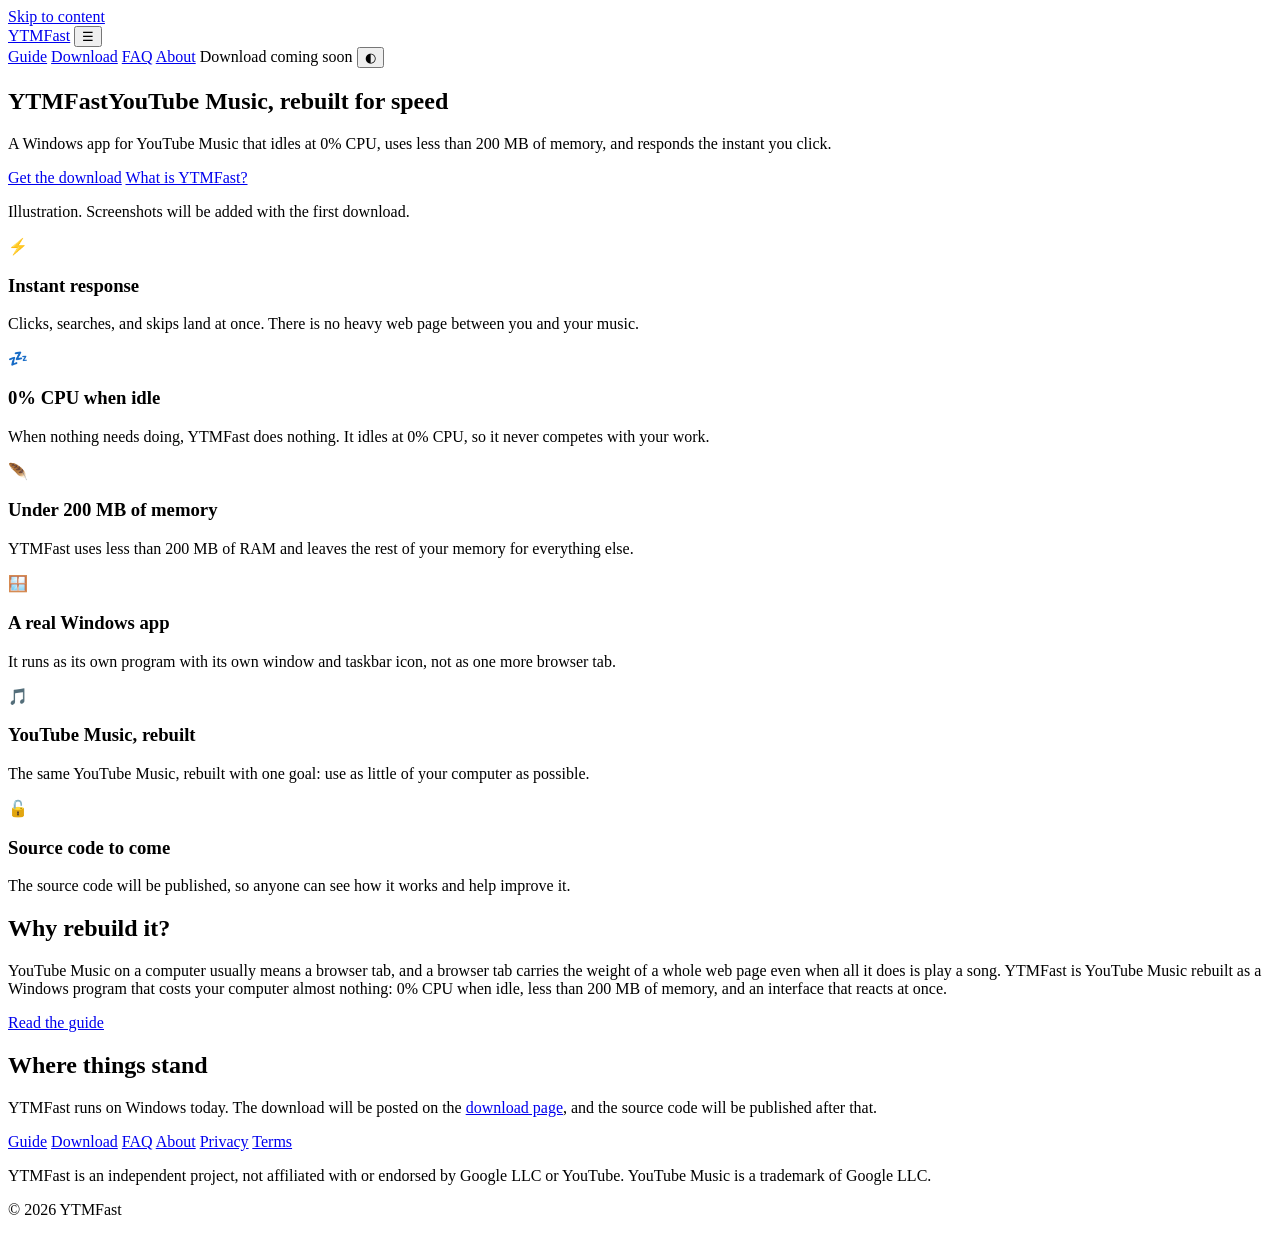
==== index.html @ bc5f389b "Add YTMFast website" ====
<!doctype html>
<html lang="en">
<head>
  <meta charset="utf-8">
  <meta name="viewport" content="width=device-width, initial-scale=1">
  <title>YTMFast — YouTube Music, rebuilt for speed</title>
  <meta name="description" content="YTMFast is YouTube Music rebuilt as a Windows app that idles at 0% CPU, uses less than 200 MB of memory, and responds instantly.">
  <link rel="canonical" href="https://ytmfast.com/">
  <meta property="og:type" content="website">
  <meta property="og:site_name" content="YTMFast">
  <meta property="og:title" content="YTMFast — YouTube Music, rebuilt for speed">
  <meta property="og:description" content="YTMFast is YouTube Music rebuilt as a Windows app that idles at 0% CPU, uses less than 200 MB of memory, and responds instantly.">
  <meta property="og:url" content="https://ytmfast.com/">
  <meta property="og:image" content="https://ytmfast.com/assets/og-image.png">
  <meta name="twitter:card" content="summary_large_image">
  <meta name="theme-color" content="#1b1b1f">
  <link rel="icon" href="favicon.ico" sizes="48x48">
  <link rel="icon" href="assets/logo.svg" type="image/svg+xml">
  <link rel="apple-touch-icon" href="assets/apple-touch-icon.png">
  <link rel="manifest" href="site.webmanifest">
  <link rel="stylesheet" href="assets/styles.css">
</head>
<body>
  <a class="skip-link" href="#content">Skip to content</a>

  <header class="nav">
    <div class="container">
      <a class="brand" href="index.html"><img src="assets/logo.svg" alt="">YTMFast</a>
      <button class="icon-btn nav-toggle" id="nav-toggle" aria-label="Menu" aria-expanded="false" aria-controls="nav-links">☰</button>
      <nav class="nav-links" id="nav-links" aria-label="Main">
        <a href="what-is-ytmfast.html">Guide</a>
        <a href="download.html">Download</a>
        <a href="faq.html">FAQ</a>
        <a href="about.html">About</a>
        <a href="#" data-site-href="github" data-site-if="github" hidden>GitHub</a>
        <span class="badge">Download coming soon</span>
        <button class="icon-btn" id="theme-toggle" aria-label="Switch between light and dark theme">◐</button>
      </nav>
    </div>
  </header>

  <main id="content">
    <section class="hero">
      <div class="container">
        <div>
          <h1><span class="name">YTMFast</span>YouTube Music, rebuilt for speed</h1>
          <p class="tagline">A Windows app for YouTube Music that idles at 0% CPU, uses less than 200 MB of memory, and responds the instant you click.</p>
          <div class="actions">
            <a class="btn btn-primary" href="download.html">Get the download</a>
            <a class="btn btn-alt" href="what-is-ytmfast.html">What is YTMFast?</a>
          </div>
        </div>
        <div class="mock-wrap" aria-hidden="true">
          <div class="mock">
            <div class="mock-bar"><span></span><span></span><span></span></div>
            <div class="mock-body">
              <div class="mock-side">
                <div class="sk on" style="width:70%"></div>
                <div class="sk" style="width:85%"></div>
                <div class="sk" style="width:60%"></div>
                <div class="sk" style="width:75%"></div>
                <div class="sk" style="width:50%"></div>
              </div>
              <div class="mock-main">
                <div class="sk" style="width:35%"></div>
                <div class="mock-tiles"><i></i><i></i><i></i><i></i></div>
                <div class="mock-row"><i></i><div class="sk" style="width:70%"></div><div class="sk"></div></div>
                <div class="mock-row"><i></i><div class="sk" style="width:55%"></div><div class="sk"></div></div>
                <div class="mock-row"><i></i><div class="sk" style="width:80%"></div><div class="sk"></div></div>
              </div>
            </div>
            <div class="mock-player">
              <div class="art"></div>
              <div class="track"></div>
            </div>
          </div>
          <p class="mock-caption">Illustration. Screenshots will be added with the first download.</p>
        </div>
      </div>
    </section>

    <section class="features">
      <div class="container">
        <div class="grid">
          <div class="card">
            <div class="icon">⚡</div>
            <h3>Instant response</h3>
            <p>Clicks, searches, and skips land at once. There is no heavy web page between you and your music.</p>
          </div>
          <div class="card">
            <div class="icon">💤</div>
            <h3>0% CPU when idle</h3>
            <p>When nothing needs doing, YTMFast does nothing. It idles at 0% CPU, so it never competes with your work.</p>
          </div>
          <div class="card">
            <div class="icon">🪶</div>
            <h3>Under 200 MB of memory</h3>
            <p>YTMFast uses less than 200 MB of RAM and leaves the rest of your memory for everything else.</p>
          </div>
          <div class="card">
            <div class="icon">🪟</div>
            <h3>A real Windows app</h3>
            <p>It runs as its own program with its own window and taskbar icon, not as one more browser tab.</p>
          </div>
          <div class="card">
            <div class="icon">🎵</div>
            <h3>YouTube Music, rebuilt</h3>
            <p>The same YouTube Music, rebuilt with one goal: use as little of your computer as possible.</p>
          </div>
          <div class="card">
            <div class="icon">🔓</div>
            <h3>Source code to come</h3>
            <p>The source code will be published, so anyone can see how it works and help improve it.</p>
          </div>
        </div>
      </div>
    </section>

    <section class="prose">
      <h2 id="why">Why rebuild it?</h2>
      <p>YouTube Music on a computer usually means a browser tab, and a browser tab carries the weight of a whole web page even when all it does is play a song. YTMFast is YouTube Music rebuilt as a Windows program that costs your computer almost nothing: 0% CPU when idle, less than 200 MB of memory, and an interface that reacts at once.</p>
      <p><a href="what-is-ytmfast.html">Read the guide</a></p>

      <h2 id="status">Where things stand</h2>
      <p>YTMFast runs on Windows today. The download will be posted on the <a href="download.html">download page</a>, and the source code will be published after that.</p>
    </section>
  </main>

  <footer class="footer">
    <div class="container">
      <nav aria-label="Footer">
        <a href="what-is-ytmfast.html">Guide</a>
        <a href="download.html">Download</a>
        <a href="faq.html">FAQ</a>
        <a href="about.html">About</a>
        <a href="privacy.html">Privacy</a>
        <a href="terms.html">Terms</a>
        <a href="#" data-site-href="email" data-site-if="email" hidden>Contact</a>
      </nav>
      <p>YTMFast is an independent project, not affiliated with or endorsed by Google LLC or YouTube. YouTube Music is a trademark of Google LLC.</p>
      <p>© 2026 <span data-site="company">YTMFast</span></p>
    </div>
  </footer>

  <script src="assets/site.js"></script>
</body>
</html>
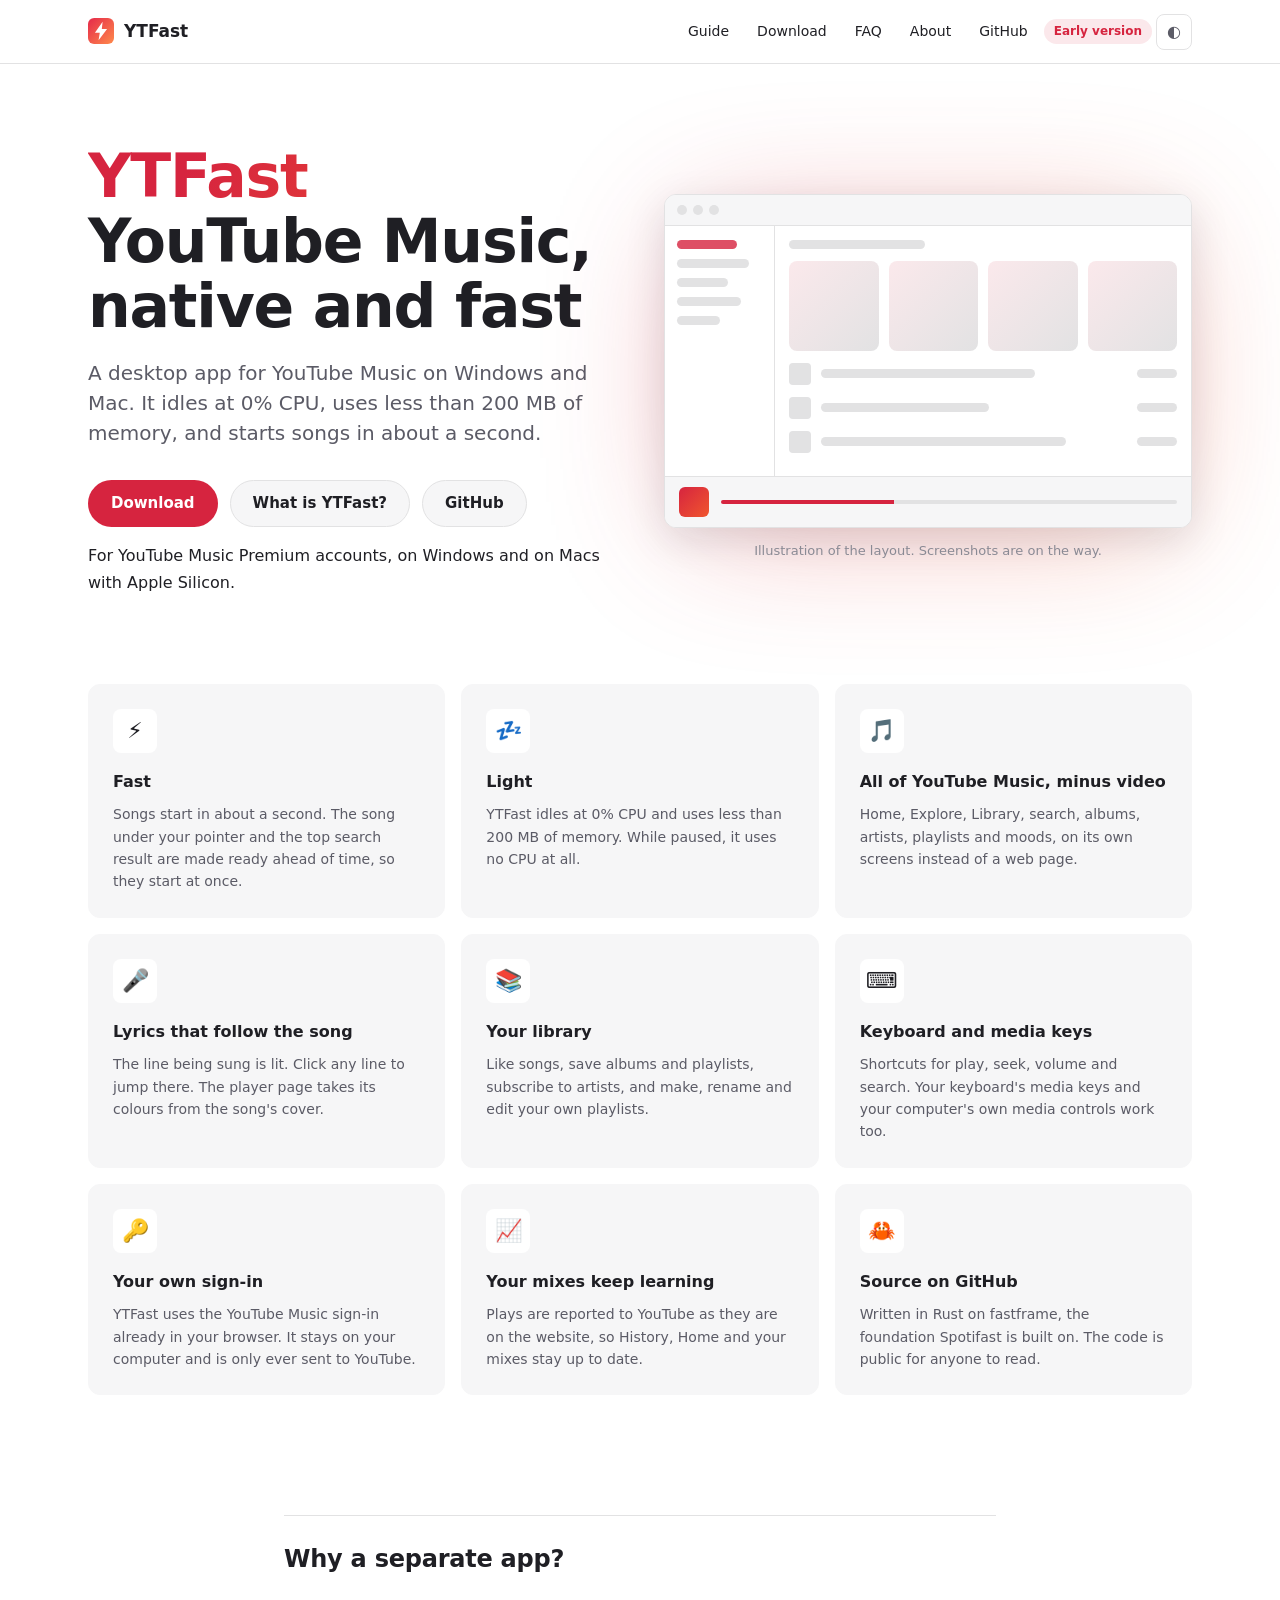
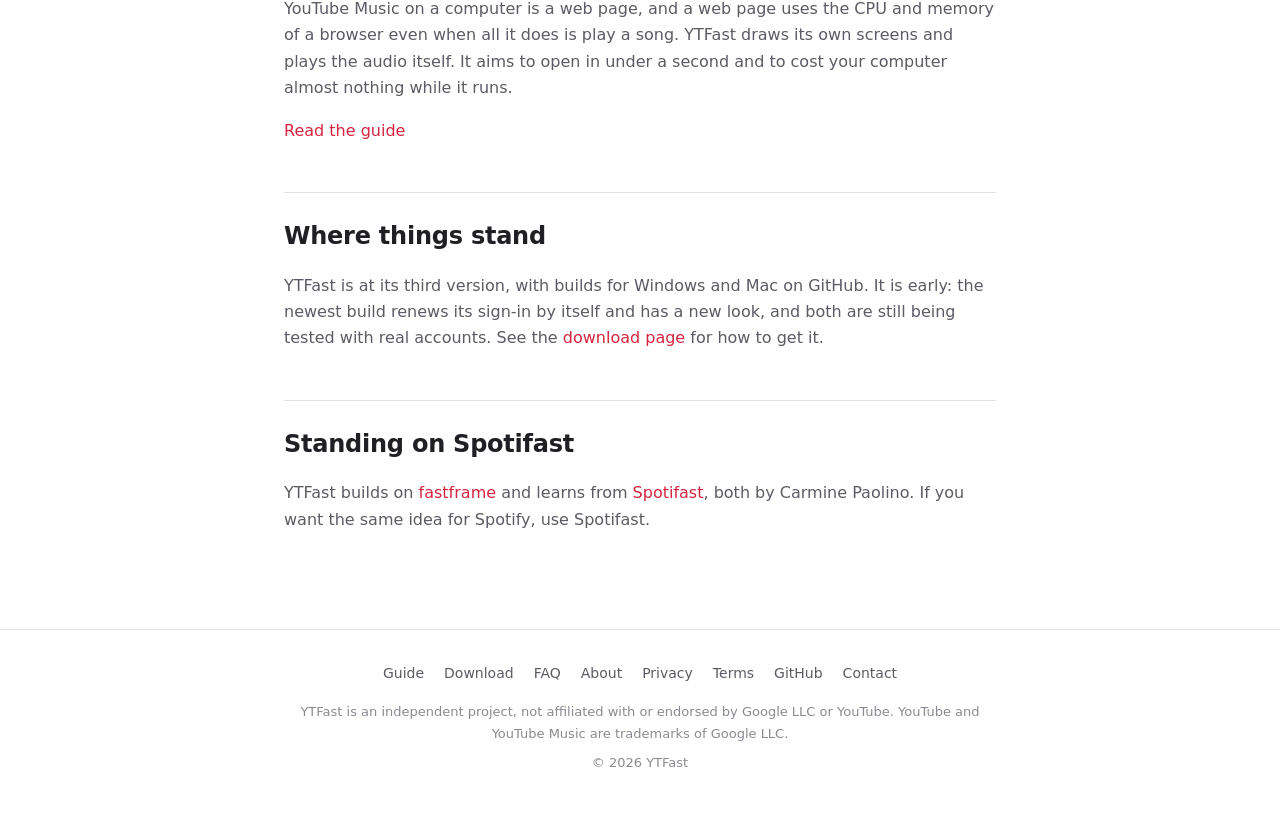
==== commit 8c1a3abf: "Rewrite site for YTFast from the app repo" ====
--- a/index.html
+++ b/index.html
@@ -3,13 +3,13 @@
 <head>
   <meta charset="utf-8">
   <meta name="viewport" content="width=device-width, initial-scale=1">
-  <title>YTMFast — YouTube Music, rebuilt for speed</title>
-  <meta name="description" content="YTMFast is YouTube Music rebuilt as a Windows app that idles at 0% CPU, uses less than 200 MB of memory, and responds instantly.">
+  <title>YTFast — YouTube Music, native and fast</title>
+  <meta name="description" content="YTFast is a desktop app for YouTube Music on Windows and Mac. It idles at 0% CPU, uses less than 200 MB of memory, and starts songs in about a second.">
   <link rel="canonical" href="https://ytmfast.com/">
   <meta property="og:type" content="website">
-  <meta property="og:site_name" content="YTMFast">
-  <meta property="og:title" content="YTMFast — YouTube Music, rebuilt for speed">
-  <meta property="og:description" content="YTMFast is YouTube Music rebuilt as a Windows app that idles at 0% CPU, uses less than 200 MB of memory, and responds instantly.">
+  <meta property="og:site_name" content="YTFast">
+  <meta property="og:title" content="YTFast — YouTube Music, native and fast">
+  <meta property="og:description" content="YTFast is a desktop app for YouTube Music on Windows and Mac. It idles at 0% CPU, uses less than 200 MB of memory, and starts songs in about a second.">
   <meta property="og:url" content="https://ytmfast.com/">
   <meta property="og:image" content="https://ytmfast.com/assets/og-image.png">
   <meta name="twitter:card" content="summary_large_image">
@@ -25,15 +25,15 @@
 
   <header class="nav">
     <div class="container">
-      <a class="brand" href="index.html"><img src="assets/logo.svg" alt="">YTMFast</a>
+      <a class="brand" href="index.html"><img src="assets/logo.svg" alt="">YTFast</a>
       <button class="icon-btn nav-toggle" id="nav-toggle" aria-label="Menu" aria-expanded="false" aria-controls="nav-links">☰</button>
       <nav class="nav-links" id="nav-links" aria-label="Main">
-        <a href="what-is-ytmfast.html">Guide</a>
+        <a href="what-is-ytfast.html">Guide</a>
         <a href="download.html">Download</a>
         <a href="faq.html">FAQ</a>
         <a href="about.html">About</a>
-        <a href="#" data-site-href="github" data-site-if="github" hidden>GitHub</a>
-        <span class="badge">Download coming soon</span>
+        <a href="https://github.com/Likheet/YTFast">GitHub</a>
+        <span class="badge">Early version</span>
         <button class="icon-btn" id="theme-toggle" aria-label="Switch between light and dark theme">◐</button>
       </nav>
     </div>
@@ -43,12 +43,14 @@
     <section class="hero">
       <div class="container">
         <div>
-          <h1><span class="name">YTMFast</span>YouTube Music, rebuilt for speed</h1>
-          <p class="tagline">A Windows app for YouTube Music that idles at 0% CPU, uses less than 200 MB of memory, and responds the instant you click.</p>
+          <h1><span class="name">YTFast</span>YouTube Music, native and fast</h1>
+          <p class="tagline">A desktop app for YouTube Music on Windows and Mac. It idles at 0% CPU, uses less than 200 MB of memory, and starts songs in about a second.</p>
           <div class="actions">
-            <a class="btn btn-primary" href="download.html">Get the download</a>
-            <a class="btn btn-alt" href="what-is-ytmfast.html">What is YTMFast?</a>
+            <a class="btn btn-primary" href="download.html">Download</a>
+            <a class="btn btn-alt" href="what-is-ytfast.html">What is YTFast?</a>
+            <a class="btn btn-alt" href="https://github.com/Likheet/YTFast">GitHub</a>
           </div>
+          <p class="hero-note">For YouTube Music Premium accounts, on Windows and on Macs with Apple Silicon.</p>
         </div>
         <div class="mock-wrap" aria-hidden="true">
           <div class="mock">
@@ -74,7 +76,7 @@
               <div class="track"></div>
             </div>
           </div>
-          <p class="mock-caption">Illustration. Screenshots will be added with the first download.</p>
+          <p class="mock-caption">Illustration of the layout. Screenshots are on the way.</p>
         </div>
       </div>
     </section>
@@ -84,61 +86,80 @@
         <div class="grid">
           <div class="card">
             <div class="icon">⚡</div>
-            <h3>Instant response</h3>
-            <p>Clicks, searches, and skips land at once. There is no heavy web page between you and your music.</p>
+            <h3>Fast</h3>
+            <p>Songs start in about a second. The song under your pointer and the top search result are made ready ahead of time, so they start at once.</p>
           </div>
           <div class="card">
             <div class="icon">💤</div>
-            <h3>0% CPU when idle</h3>
-            <p>When nothing needs doing, YTMFast does nothing. It idles at 0% CPU, so it never competes with your work.</p>
-          </div>
-          <div class="card">
-            <div class="icon">🪶</div>
-            <h3>Under 200 MB of memory</h3>
-            <p>YTMFast uses less than 200 MB of RAM and leaves the rest of your memory for everything else.</p>
-          </div>
-          <div class="card">
-            <div class="icon">🪟</div>
-            <h3>A real Windows app</h3>
-            <p>It runs as its own program with its own window and taskbar icon, not as one more browser tab.</p>
+            <h3>Light</h3>
+            <p>YTFast idles at 0% CPU and uses less than 200 MB of memory. While paused, it uses no CPU at all.</p>
           </div>
           <div class="card">
             <div class="icon">🎵</div>
-            <h3>YouTube Music, rebuilt</h3>
-            <p>The same YouTube Music, rebuilt with one goal: use as little of your computer as possible.</p>
+            <h3>All of YouTube Music, minus video</h3>
+            <p>Home, Explore, Library, search, albums, artists, playlists and moods, on its own screens instead of a web page.</p>
           </div>
           <div class="card">
-            <div class="icon">🔓</div>
-            <h3>Source code to come</h3>
-            <p>The source code will be published, so anyone can see how it works and help improve it.</p>
+            <div class="icon">🎤</div>
+            <h3>Lyrics that follow the song</h3>
+            <p>The line being sung is lit. Click any line to jump there. The player page takes its colours from the song's cover.</p>
+          </div>
+          <div class="card">
+            <div class="icon">📚</div>
+            <h3>Your library</h3>
+            <p>Like songs, save albums and playlists, subscribe to artists, and make, rename and edit your own playlists.</p>
+          </div>
+          <div class="card">
+            <div class="icon">⌨️</div>
+            <h3>Keyboard and media keys</h3>
+            <p>Shortcuts for play, seek, volume and search. Your keyboard's media keys and your computer's own media controls work too.</p>
+          </div>
+          <div class="card">
+            <div class="icon">🔑</div>
+            <h3>Your own sign-in</h3>
+            <p>YTFast uses the YouTube Music sign-in already in your browser. It stays on your computer and is only ever sent to YouTube.</p>
+          </div>
+          <div class="card">
+            <div class="icon">📈</div>
+            <h3>Your mixes keep learning</h3>
+            <p>Plays are reported to YouTube as they are on the website, so History, Home and your mixes stay up to date.</p>
+          </div>
+          <div class="card">
+            <div class="icon">🦀</div>
+            <h3>Source on GitHub</h3>
+            <p>Written in Rust on fastframe, the foundation Spotifast is built on. The code is public for anyone to read.</p>
           </div>
         </div>
       </div>
     </section>
 
     <section class="prose">
-      <h2 id="why">Why rebuild it?</h2>
-      <p>YouTube Music on a computer usually means a browser tab, and a browser tab carries the weight of a whole web page even when all it does is play a song. YTMFast is YouTube Music rebuilt as a Windows program that costs your computer almost nothing: 0% CPU when idle, less than 200 MB of memory, and an interface that reacts at once.</p>
-      <p><a href="what-is-ytmfast.html">Read the guide</a></p>
+      <h2 id="why">Why a separate app?</h2>
+      <p>YouTube Music on a computer is a web page, and a web page uses the CPU and memory of a browser even when all it does is play a song. YTFast draws its own screens and plays the audio itself. It aims to open in under a second and to cost your computer almost nothing while it runs.</p>
+      <p><a href="what-is-ytfast.html">Read the guide</a></p>
 
       <h2 id="status">Where things stand</h2>
-      <p>YTMFast runs on Windows today. The download will be posted on the <a href="download.html">download page</a>, and the source code will be published after that.</p>
+      <p>YTFast is at its third version, with builds for Windows and Mac on GitHub. It is early: the newest build renews its sign-in by itself and has a new look, and both are still being tested with real accounts. See the <a href="download.html">download page</a> for how to get it.</p>
+
+      <h2 id="credits">Standing on Spotifast</h2>
+      <p>YTFast builds on <a href="https://github.com/crmne/fastframe">fastframe</a> and learns from <a href="https://github.com/crmne/spotifast">Spotifast</a>, both by Carmine Paolino. If you want the same idea for Spotify, use Spotifast.</p>
     </section>
   </main>
 
   <footer class="footer">
     <div class="container">
       <nav aria-label="Footer">
-        <a href="what-is-ytmfast.html">Guide</a>
+        <a href="what-is-ytfast.html">Guide</a>
         <a href="download.html">Download</a>
         <a href="faq.html">FAQ</a>
         <a href="about.html">About</a>
         <a href="privacy.html">Privacy</a>
         <a href="terms.html">Terms</a>
-        <a href="#" data-site-href="email" data-site-if="email" hidden>Contact</a>
+        <a href="https://github.com/Likheet/YTFast">GitHub</a>
+        <a href="mailto:hello@ytmfast.com">Contact</a>
       </nav>
-      <p>YTMFast is an independent project, not affiliated with or endorsed by Google LLC or YouTube. YouTube Music is a trademark of Google LLC.</p>
-      <p>© 2026 <span data-site="company">YTMFast</span></p>
+      <p>YTFast is an independent project, not affiliated with or endorsed by Google LLC or YouTube. YouTube and YouTube Music are trademarks of Google LLC.</p>
+      <p>© 2026 YTFast</p>
     </div>
   </footer>
 
--- a/assets/styles.css
+++ b/assets/styles.css
@@ -0,0 +1,667 @@
+:root {
+  --bg: #ffffff;
+  --bg-soft: #f6f6f7;
+  --bg-elev: #ffffff;
+  --border: #e2e2e3;
+  --text: #1f1f24;
+  --text-2: #5b5b66;
+  --text-3: #8a8a94;
+  --brand: #d6243f;
+  --brand-2: #f0562e;
+  --brand-soft: rgba(214, 36, 63, 0.1);
+  --btn-text: #ffffff;
+  --shadow: 0 12px 40px rgba(20, 20, 30, 0.12);
+  --nav-h: 64px;
+  --max-w: 1152px;
+  color-scheme: light;
+}
+
+@media (prefers-color-scheme: dark) {
+  :root:not([data-theme="light"]) {
+    --bg: #1b1b1f;
+    --bg-soft: #202127;
+    --bg-elev: #26272e;
+    --border: #2e2e36;
+    --text: #dfdfd6;
+    --text-2: #a3a3ad;
+    --text-3: #6e6e78;
+    --brand: #ff5a6e;
+    --brand-2: #ff8a4c;
+    --brand-soft: rgba(255, 90, 110, 0.14);
+    --btn-text: #1b1b1f;
+    --shadow: 0 12px 40px rgba(0, 0, 0, 0.45);
+    color-scheme: dark;
+  }
+}
+
+:root[data-theme="dark"] {
+  --bg: #1b1b1f;
+  --bg-soft: #202127;
+  --bg-elev: #26272e;
+  --border: #2e2e36;
+  --text: #dfdfd6;
+  --text-2: #a3a3ad;
+  --text-3: #6e6e78;
+  --brand: #ff5a6e;
+  --brand-2: #ff8a4c;
+  --brand-soft: rgba(255, 90, 110, 0.14);
+  --btn-text: #1b1b1f;
+  --shadow: 0 12px 40px rgba(0, 0, 0, 0.45);
+  color-scheme: dark;
+}
+
+*,
+*::before,
+*::after {
+  box-sizing: border-box;
+}
+
+html {
+  scroll-behavior: smooth;
+  scroll-padding-top: calc(var(--nav-h) + 16px);
+}
+
+body {
+  margin: 0;
+  background: var(--bg);
+  color: var(--text);
+  font-family: Inter, ui-sans-serif, system-ui, -apple-system, "Segoe UI", Roboto, sans-serif;
+  font-size: 16px;
+  line-height: 1.65;
+  -webkit-font-smoothing: antialiased;
+}
+
+a {
+  color: var(--brand);
+  text-decoration: none;
+}
+
+a:hover {
+  text-decoration: underline;
+}
+
+[hidden] {
+  display: none !important;
+}
+
+.container {
+  max-width: var(--max-w);
+  margin: 0 auto;
+  padding: 0 24px;
+}
+
+.skip-link {
+  position: absolute;
+  left: -999px;
+  top: 8px;
+  background: var(--bg-elev);
+  padding: 8px 12px;
+  border-radius: 8px;
+  z-index: 100;
+}
+
+.skip-link:focus {
+  left: 8px;
+}
+
+/* Nav */
+
+.nav {
+  position: sticky;
+  top: 0;
+  z-index: 50;
+  height: var(--nav-h);
+  background: color-mix(in srgb, var(--bg) 85%, transparent);
+  backdrop-filter: blur(10px);
+  border-bottom: 1px solid var(--border);
+}
+
+.nav .container {
+  height: 100%;
+  display: flex;
+  align-items: center;
+  gap: 24px;
+}
+
+.brand {
+  display: flex;
+  align-items: center;
+  gap: 10px;
+  color: var(--text);
+  font-weight: 650;
+  font-size: 17px;
+}
+
+.brand:hover {
+  text-decoration: none;
+}
+
+.brand img {
+  width: 26px;
+  height: 26px;
+}
+
+.nav-links {
+  display: flex;
+  align-items: center;
+  gap: 4px;
+  margin-left: auto;
+}
+
+.nav-links a {
+  color: var(--text);
+  font-size: 14px;
+  font-weight: 500;
+  padding: 8px 12px;
+  border-radius: 8px;
+}
+
+.nav-links a:hover,
+.nav-links a[aria-current="page"] {
+  color: var(--brand);
+  text-decoration: none;
+}
+
+.badge {
+  font-size: 12px;
+  font-weight: 600;
+  color: var(--brand);
+  background: var(--brand-soft);
+  padding: 3px 10px;
+  border-radius: 999px;
+  white-space: nowrap;
+}
+
+.icon-btn {
+  display: inline-flex;
+  align-items: center;
+  justify-content: center;
+  width: 36px;
+  height: 36px;
+  border: 1px solid var(--border);
+  border-radius: 8px;
+  background: transparent;
+  color: var(--text-2);
+  cursor: pointer;
+  font-size: 16px;
+}
+
+.icon-btn:hover {
+  color: var(--text);
+  border-color: var(--text-3);
+}
+
+.nav-toggle {
+  display: none;
+}
+
+/* Buttons */
+
+.btn {
+  display: inline-block;
+  padding: 10px 22px;
+  border-radius: 999px;
+  font-size: 15px;
+  font-weight: 600;
+  border: 1px solid transparent;
+  transition: filter 0.15s, border-color 0.15s;
+}
+
+.btn:hover {
+  text-decoration: none;
+  filter: brightness(1.08);
+}
+
+.btn-primary {
+  background: var(--brand);
+  color: var(--btn-text);
+}
+
+.btn-alt {
+  background: var(--bg-soft);
+  border-color: var(--border);
+  color: var(--text);
+}
+
+.btn-alt:hover {
+  border-color: var(--text-3);
+}
+
+/* Hero */
+
+.hero {
+  padding: 80px 0 56px;
+}
+
+.hero .container {
+  display: grid;
+  grid-template-columns: minmax(0, 1fr) minmax(0, 1fr);
+  gap: 48px;
+  align-items: center;
+}
+
+.hero h1 {
+  margin: 0;
+  font-size: clamp(40px, 6vw, 60px);
+  line-height: 1.08;
+  letter-spacing: -0.02em;
+  font-weight: 750;
+}
+
+.hero .name {
+  display: block;
+  background: linear-gradient(120deg, var(--brand) 20%, var(--brand-2));
+  -webkit-background-clip: text;
+  background-clip: text;
+  color: transparent;
+}
+
+.hero .tagline {
+  margin: 20px 0 0;
+  max-width: 540px;
+  font-size: 20px;
+  line-height: 1.5;
+  color: var(--text-2);
+}
+
+.actions {
+  display: flex;
+  flex-wrap: wrap;
+  gap: 12px;
+  margin-top: 32px;
+}
+
+/* App window concept */
+
+.mock-wrap {
+  position: relative;
+}
+
+.mock-wrap::before {
+  content: "";
+  position: absolute;
+  inset: 10% 5%;
+  background: linear-gradient(120deg, var(--brand), var(--brand-2));
+  filter: blur(72px);
+  opacity: 0.35;
+  z-index: 0;
+}
+
+.mock {
+  position: relative;
+  z-index: 1;
+  border: 1px solid var(--border);
+  border-radius: 12px;
+  background: var(--bg-elev);
+  box-shadow: var(--shadow);
+  overflow: hidden;
+}
+
+.mock-bar {
+  display: flex;
+  gap: 6px;
+  padding: 10px 12px;
+  border-bottom: 1px solid var(--border);
+  background: var(--bg-soft);
+}
+
+.mock-bar span {
+  width: 10px;
+  height: 10px;
+  border-radius: 50%;
+  background: var(--border);
+}
+
+.mock-body {
+  display: grid;
+  grid-template-columns: 110px 1fr;
+  min-height: 250px;
+}
+
+.mock-side {
+  padding: 14px 12px;
+  border-right: 1px solid var(--border);
+  display: flex;
+  flex-direction: column;
+  gap: 10px;
+}
+
+.mock-main {
+  padding: 14px;
+  display: flex;
+  flex-direction: column;
+  gap: 12px;
+}
+
+.sk {
+  height: 9px;
+  border-radius: 5px;
+  background: var(--border);
+}
+
+.sk.on {
+  background: var(--brand);
+  opacity: 0.8;
+}
+
+.mock-tiles {
+  display: grid;
+  grid-template-columns: repeat(4, 1fr);
+  gap: 10px;
+}
+
+.mock-tiles i {
+  aspect-ratio: 1;
+  border-radius: 8px;
+  background: linear-gradient(135deg, var(--brand-soft), var(--border));
+}
+
+.mock-row {
+  display: grid;
+  grid-template-columns: 22px 1fr 40px;
+  gap: 10px;
+  align-items: center;
+}
+
+.mock-row i {
+  width: 22px;
+  height: 22px;
+  border-radius: 4px;
+  background: var(--border);
+}
+
+.mock-player {
+  display: flex;
+  align-items: center;
+  gap: 12px;
+  padding: 10px 14px;
+  border-top: 1px solid var(--border);
+  background: var(--bg-soft);
+}
+
+.mock-player .art {
+  width: 30px;
+  height: 30px;
+  border-radius: 6px;
+  background: linear-gradient(135deg, var(--brand), var(--brand-2));
+  flex: none;
+}
+
+.mock-player .track {
+  flex: 1;
+  height: 4px;
+  border-radius: 2px;
+  background: linear-gradient(90deg, var(--brand) 38%, var(--border) 38%);
+}
+
+.mock-caption {
+  position: relative;
+  z-index: 1;
+  margin: 12px 0 0;
+  text-align: center;
+  font-size: 13px;
+  color: var(--text-3);
+}
+
+/* Features */
+
+.features {
+  padding: 16px 0 72px;
+}
+
+.grid {
+  display: grid;
+  grid-template-columns: repeat(3, minmax(0, 1fr));
+  gap: 16px;
+}
+
+.card {
+  background: var(--bg-soft);
+  border: 1px solid var(--bg-soft);
+  border-radius: 12px;
+  padding: 24px;
+}
+
+.card .icon {
+  display: flex;
+  align-items: center;
+  justify-content: center;
+  width: 44px;
+  height: 44px;
+  border-radius: 8px;
+  background: var(--bg-elev);
+  font-size: 22px;
+  margin-bottom: 16px;
+}
+
+.card h3 {
+  margin: 0 0 8px;
+  font-size: 16px;
+  font-weight: 650;
+}
+
+.card p {
+  margin: 0;
+  font-size: 14px;
+  color: var(--text-2);
+  line-height: 1.6;
+}
+
+/* Prose */
+
+.prose {
+  max-width: 760px;
+  margin: 0 auto;
+  padding: 0 24px 80px;
+}
+
+.page .prose {
+  padding-top: 56px;
+}
+
+.prose h1 {
+  margin: 0 0 12px;
+  font-size: 36px;
+  line-height: 1.2;
+  letter-spacing: -0.02em;
+}
+
+.prose .lead {
+  font-size: 19px;
+  color: var(--text-2);
+  margin: 0 0 8px;
+}
+
+.prose h2 {
+  margin: 48px 0 16px;
+  padding-top: 24px;
+  border-top: 1px solid var(--border);
+  font-size: 24px;
+  letter-spacing: -0.01em;
+}
+
+.prose h3 {
+  margin: 28px 0 8px;
+  font-size: 18px;
+}
+
+.prose p,
+.prose li {
+  color: var(--text-2);
+}
+
+.prose strong {
+  color: var(--text);
+}
+
+.prose ul {
+  padding-left: 22px;
+}
+
+.prose li + li {
+  margin-top: 6px;
+}
+
+.note {
+  margin: 24px 0;
+  padding: 16px 18px;
+  border-radius: 10px;
+  background: var(--brand-soft);
+  border: 1px solid transparent;
+  color: var(--text);
+  font-size: 15px;
+}
+
+.note strong {
+  display: block;
+  margin-bottom: 4px;
+}
+
+.table {
+  width: 100%;
+  border-collapse: collapse;
+  margin: 16px 0;
+  font-size: 15px;
+}
+
+.table th,
+.table td {
+  text-align: left;
+  padding: 10px 14px;
+  border: 1px solid var(--border);
+}
+
+.table th {
+  background: var(--bg-soft);
+  font-weight: 600;
+}
+
+.table td {
+  color: var(--text-2);
+}
+
+.steps {
+  list-style: none;
+  padding: 0;
+  margin: 16px 0;
+  counter-reset: step;
+}
+
+.steps li {
+  position: relative;
+  padding: 0 0 20px 44px;
+  counter-increment: step;
+}
+
+.steps li::before {
+  content: counter(step);
+  position: absolute;
+  left: 0;
+  top: 0;
+  width: 28px;
+  height: 28px;
+  border-radius: 50%;
+  background: var(--brand-soft);
+  color: var(--brand);
+  font-size: 13px;
+  font-weight: 700;
+  display: flex;
+  align-items: center;
+  justify-content: center;
+}
+
+.steps li strong {
+  display: block;
+}
+
+/* Footer */
+
+.footer {
+  border-top: 1px solid var(--border);
+  padding: 32px 0 40px;
+  text-align: center;
+  font-size: 13px;
+  color: var(--text-3);
+}
+
+.footer p {
+  margin: 0 auto 8px;
+  max-width: 680px;
+}
+
+.footer nav {
+  display: flex;
+  justify-content: center;
+  flex-wrap: wrap;
+  gap: 20px;
+  margin-bottom: 16px;
+  font-size: 14px;
+}
+
+.footer nav a {
+  color: var(--text-2);
+}
+
+@media (max-width: 960px) {
+  .hero {
+    padding-top: 48px;
+  }
+
+  .hero .container {
+    grid-template-columns: 1fr;
+  }
+
+  .grid {
+    grid-template-columns: repeat(2, minmax(0, 1fr));
+  }
+}
+
+@media (max-width: 640px) {
+  .container,
+  .prose {
+    padding-left: 16px;
+    padding-right: 16px;
+  }
+
+  .nav-toggle {
+    display: inline-flex;
+    margin-left: auto;
+  }
+
+  .nav-links {
+    display: none;
+    position: absolute;
+    top: var(--nav-h);
+    left: 0;
+    right: 0;
+    flex-direction: column;
+    align-items: stretch;
+    gap: 0;
+    padding: 8px 16px 16px;
+    background: var(--bg);
+    border-bottom: 1px solid var(--border);
+  }
+
+  .nav-links.open {
+    display: flex;
+  }
+
+  .nav-links .badge,
+  .nav-links .icon-btn {
+    align-self: flex-start;
+    margin: 8px 12px 0;
+  }
+
+  .grid {
+    grid-template-columns: 1fr;
+  }
+
+  .hero .tagline {
+    font-size: 18px;
+  }
+
+  .table {
+    display: block;
+    overflow-x: auto;
+  }
+}
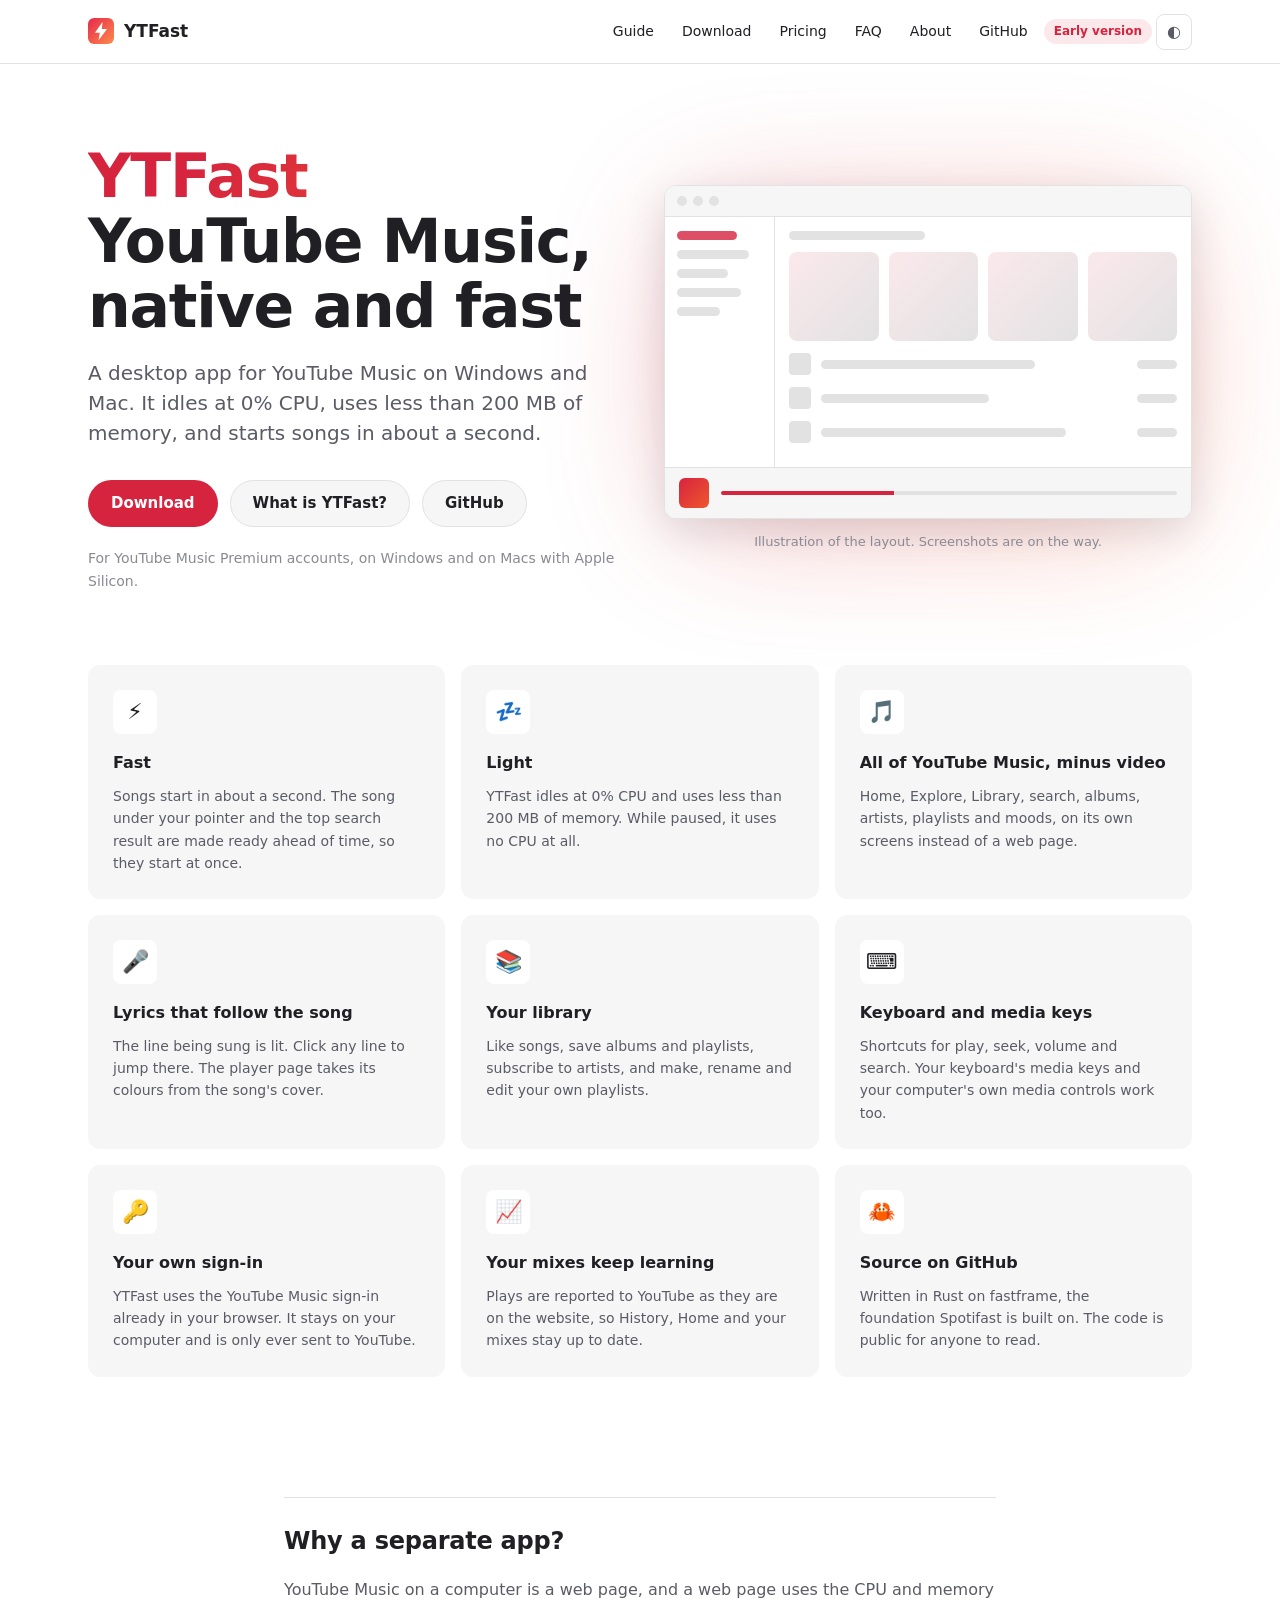
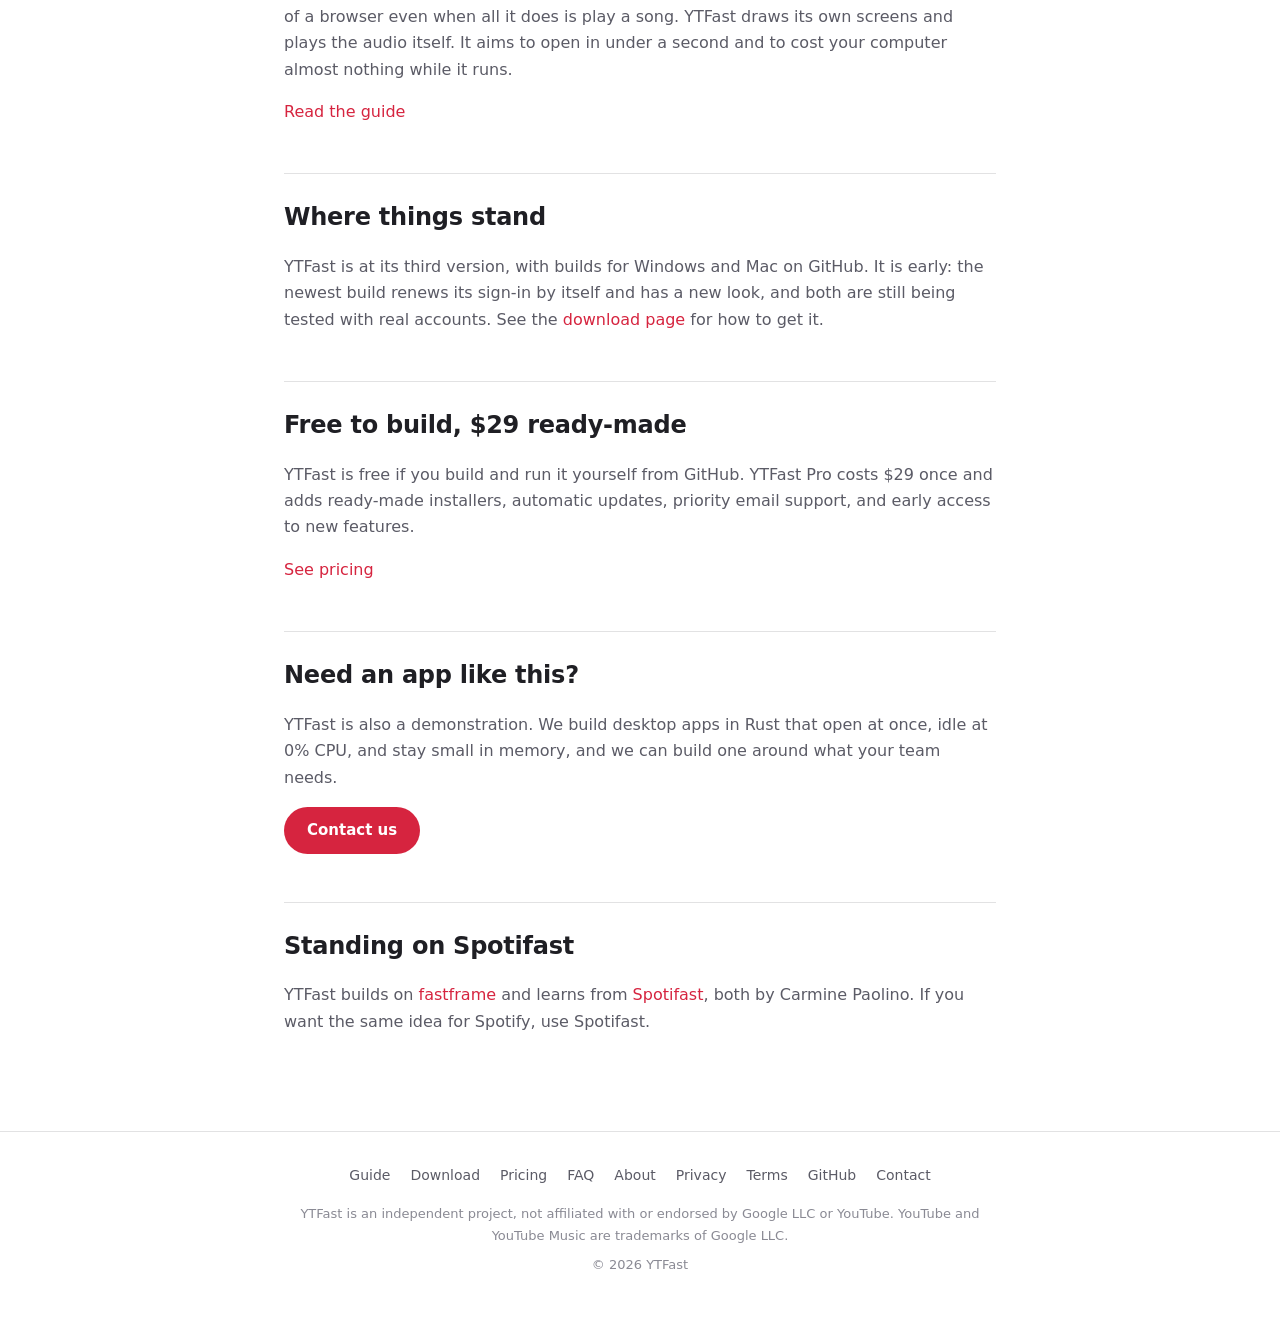
==== commit 35983659: "Add pricing page and custom Rust apps offer" ====
--- a/index.html
+++ b/index.html
@@ -30,6 +30,7 @@
       <nav class="nav-links" id="nav-links" aria-label="Main">
         <a href="what-is-ytfast.html">Guide</a>
         <a href="download.html">Download</a>
+        <a href="pricing.html">Pricing</a>
         <a href="faq.html">FAQ</a>
         <a href="about.html">About</a>
         <a href="https://github.com/Likheet/YTFast">GitHub</a>
@@ -141,6 +142,14 @@
       <h2 id="status">Where things stand</h2>
       <p>YTFast is at its third version, with builds for Windows and Mac on GitHub. It is early: the newest build renews its sign-in by itself and has a new look, and both are still being tested with real accounts. See the <a href="download.html">download page</a> for how to get it.</p>
 
+      <h2 id="pricing">Free to build, $29 ready-made</h2>
+      <p>YTFast is free if you build and run it yourself from GitHub. YTFast Pro costs $29 once and adds ready-made installers, automatic updates, priority email support, and early access to new features.</p>
+      <p><a href="pricing.html">See pricing</a></p>
+
+      <h2 id="custom">Need an app like this?</h2>
+      <p>YTFast is also a demonstration. We build desktop apps in Rust that open at once, idle at 0% CPU, and stay small in memory, and we can build one around what your team needs.</p>
+      <p><a class="btn btn-primary" href="mailto:hello@ytmfast.com?subject=Custom%20Rust%20app">Contact us</a></p>
+
       <h2 id="credits">Standing on Spotifast</h2>
       <p>YTFast builds on <a href="https://github.com/crmne/fastframe">fastframe</a> and learns from <a href="https://github.com/crmne/spotifast">Spotifast</a>, both by Carmine Paolino. If you want the same idea for Spotify, use Spotifast.</p>
     </section>
@@ -151,6 +160,7 @@
       <nav aria-label="Footer">
         <a href="what-is-ytfast.html">Guide</a>
         <a href="download.html">Download</a>
+        <a href="pricing.html">Pricing</a>
         <a href="faq.html">FAQ</a>
         <a href="about.html">About</a>
         <a href="privacy.html">Privacy</a>
--- a/assets/styles.css
+++ b/assets/styles.css
@@ -271,6 +271,22 @@
   margin-top: 32px;
 }
 
+.hero-note {
+  margin: 20px 0 0;
+  font-size: 14px;
+  color: var(--text-3);
+}
+
+code {
+  font-family: ui-monospace, "Cascadia Code", Consolas, monospace;
+  font-size: 0.9em;
+  background: var(--bg-soft);
+  border: 1px solid var(--border);
+  border-radius: 5px;
+  padding: 1px 6px;
+  overflow-wrap: anywhere;
+}
+
 /* App window concept */
 
 .mock-wrap {
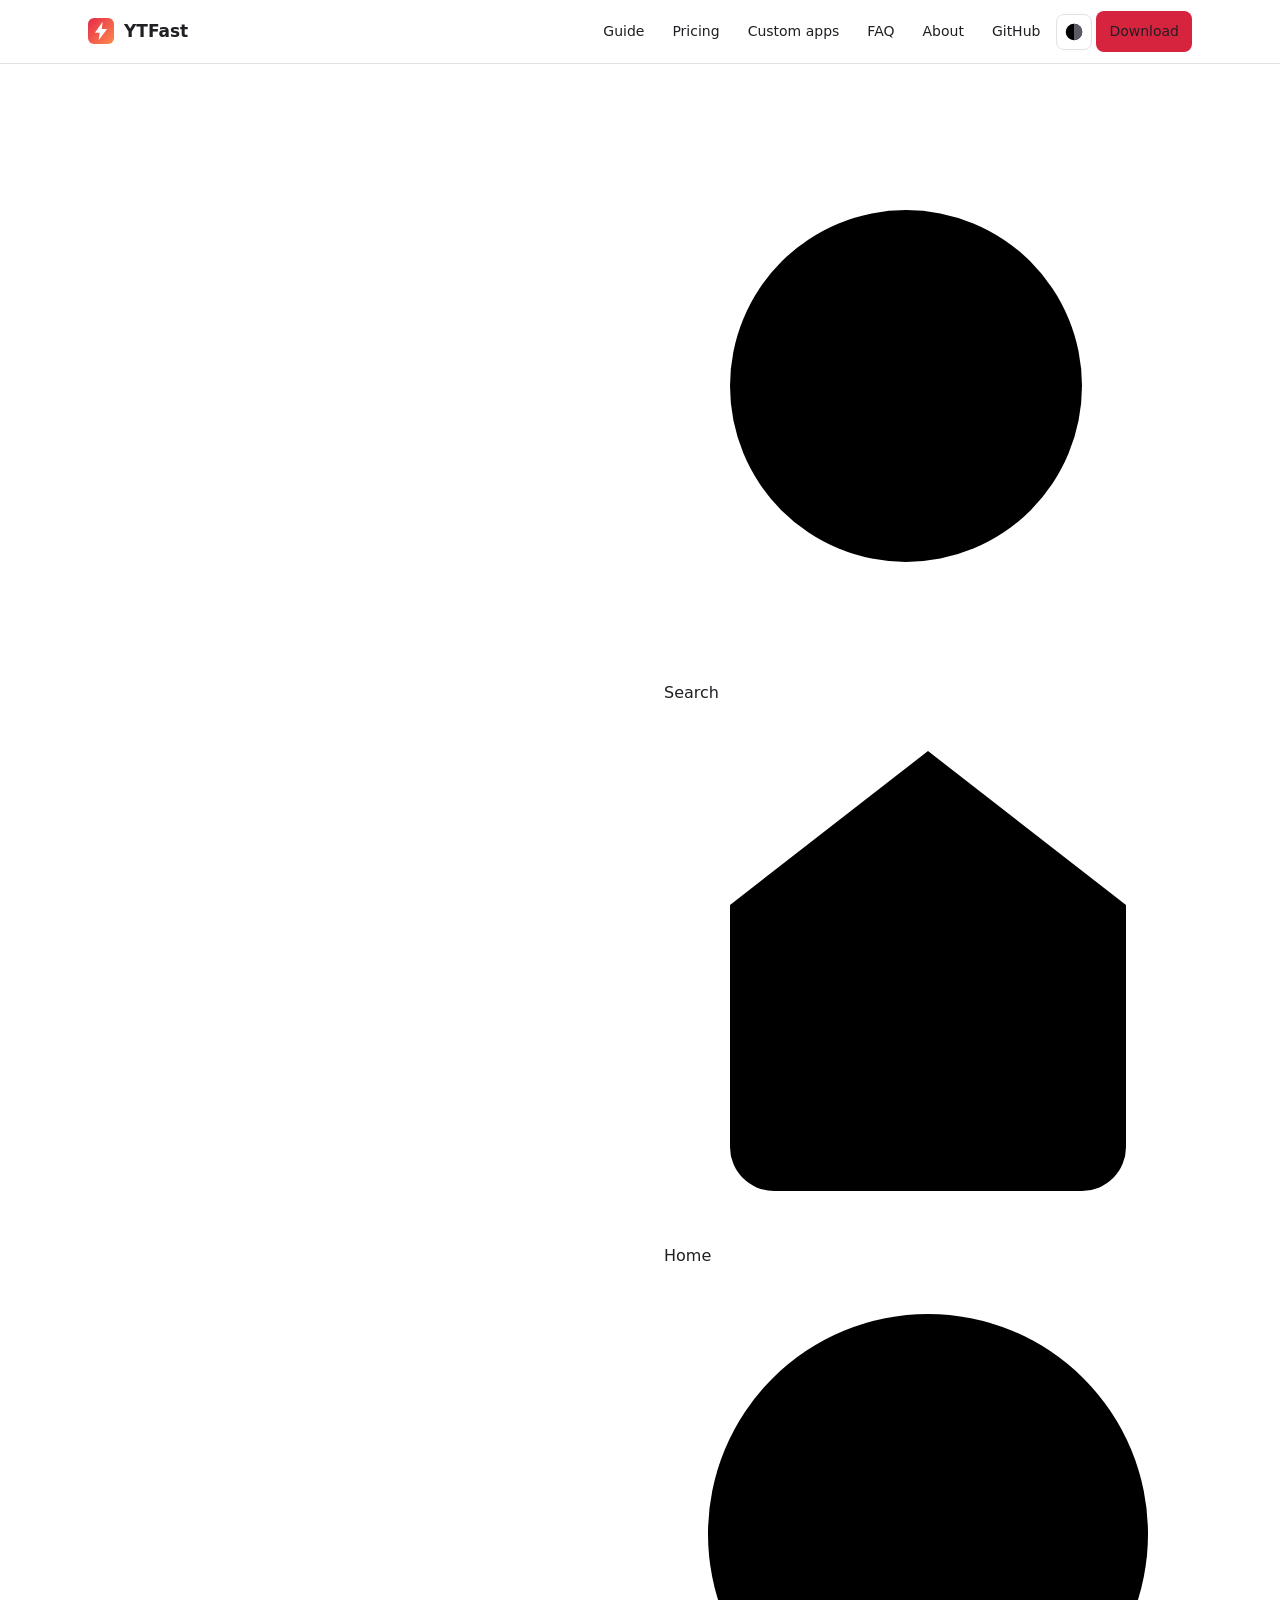
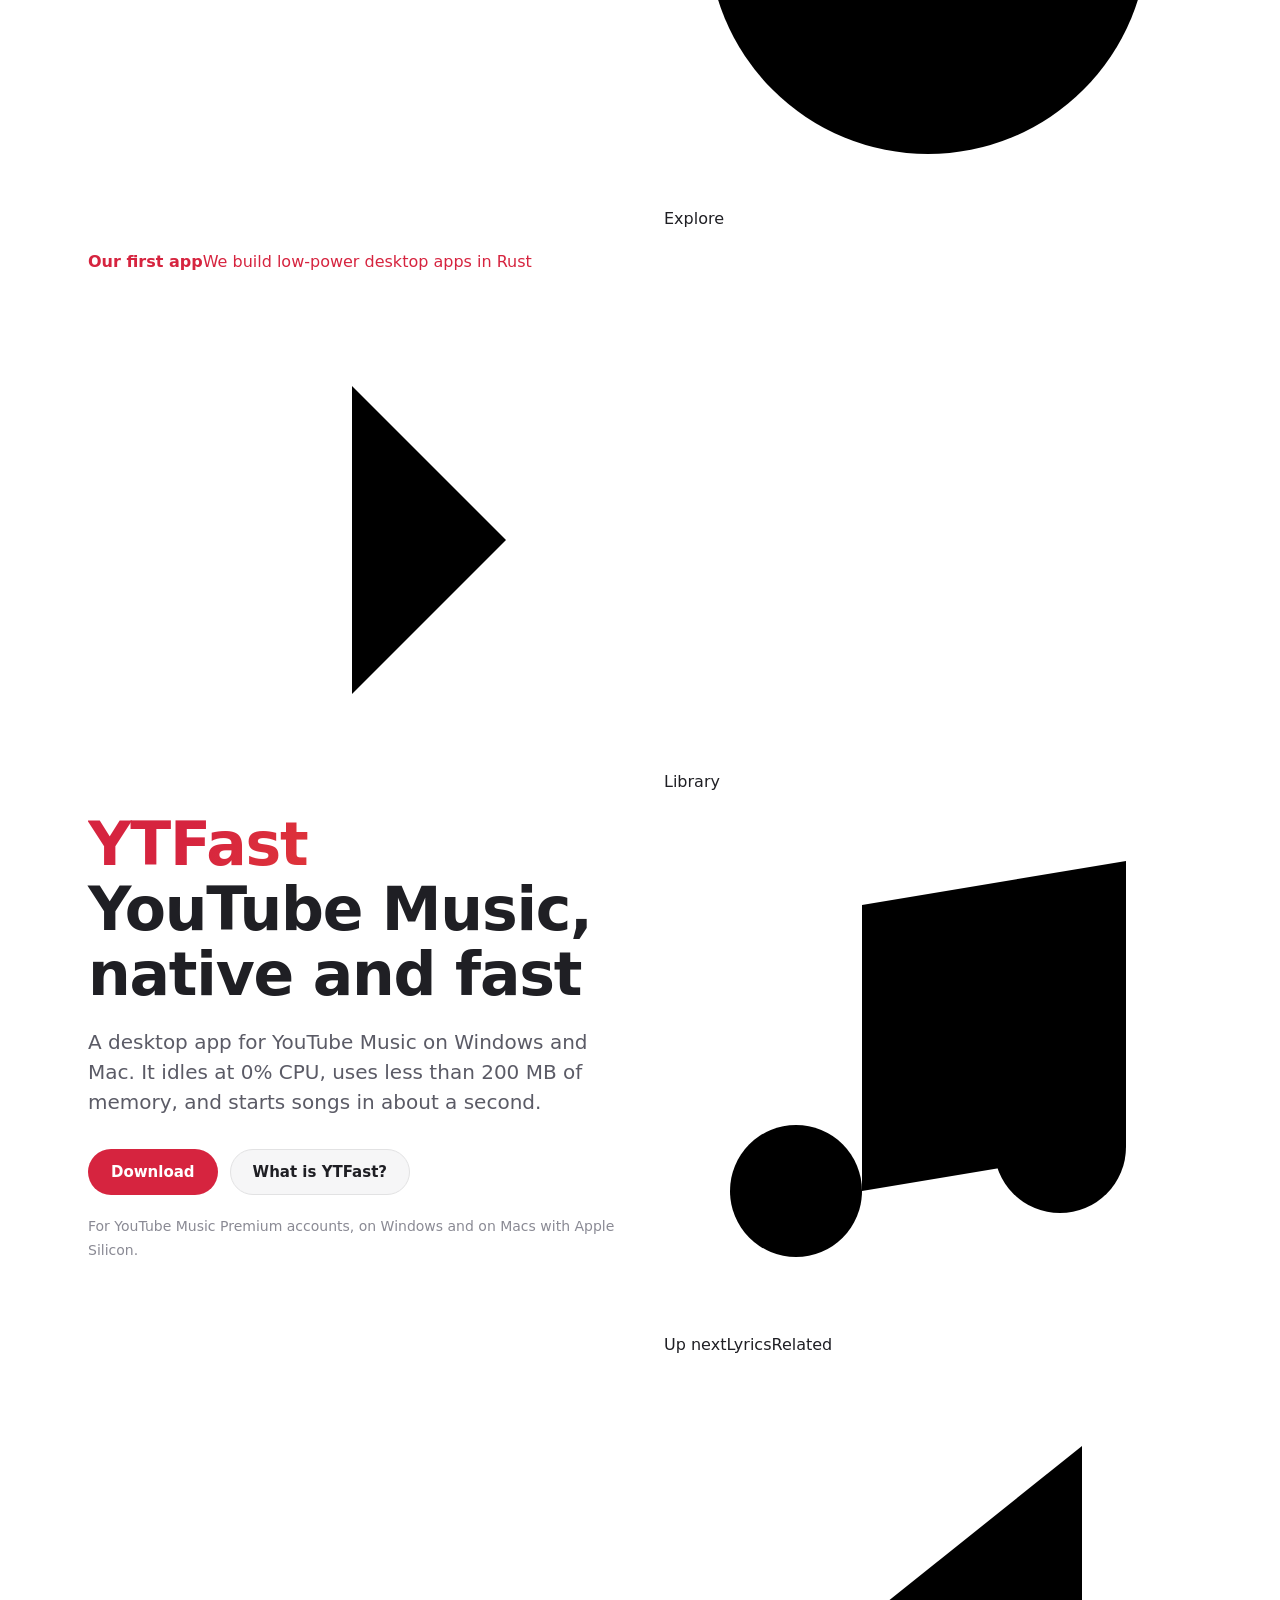
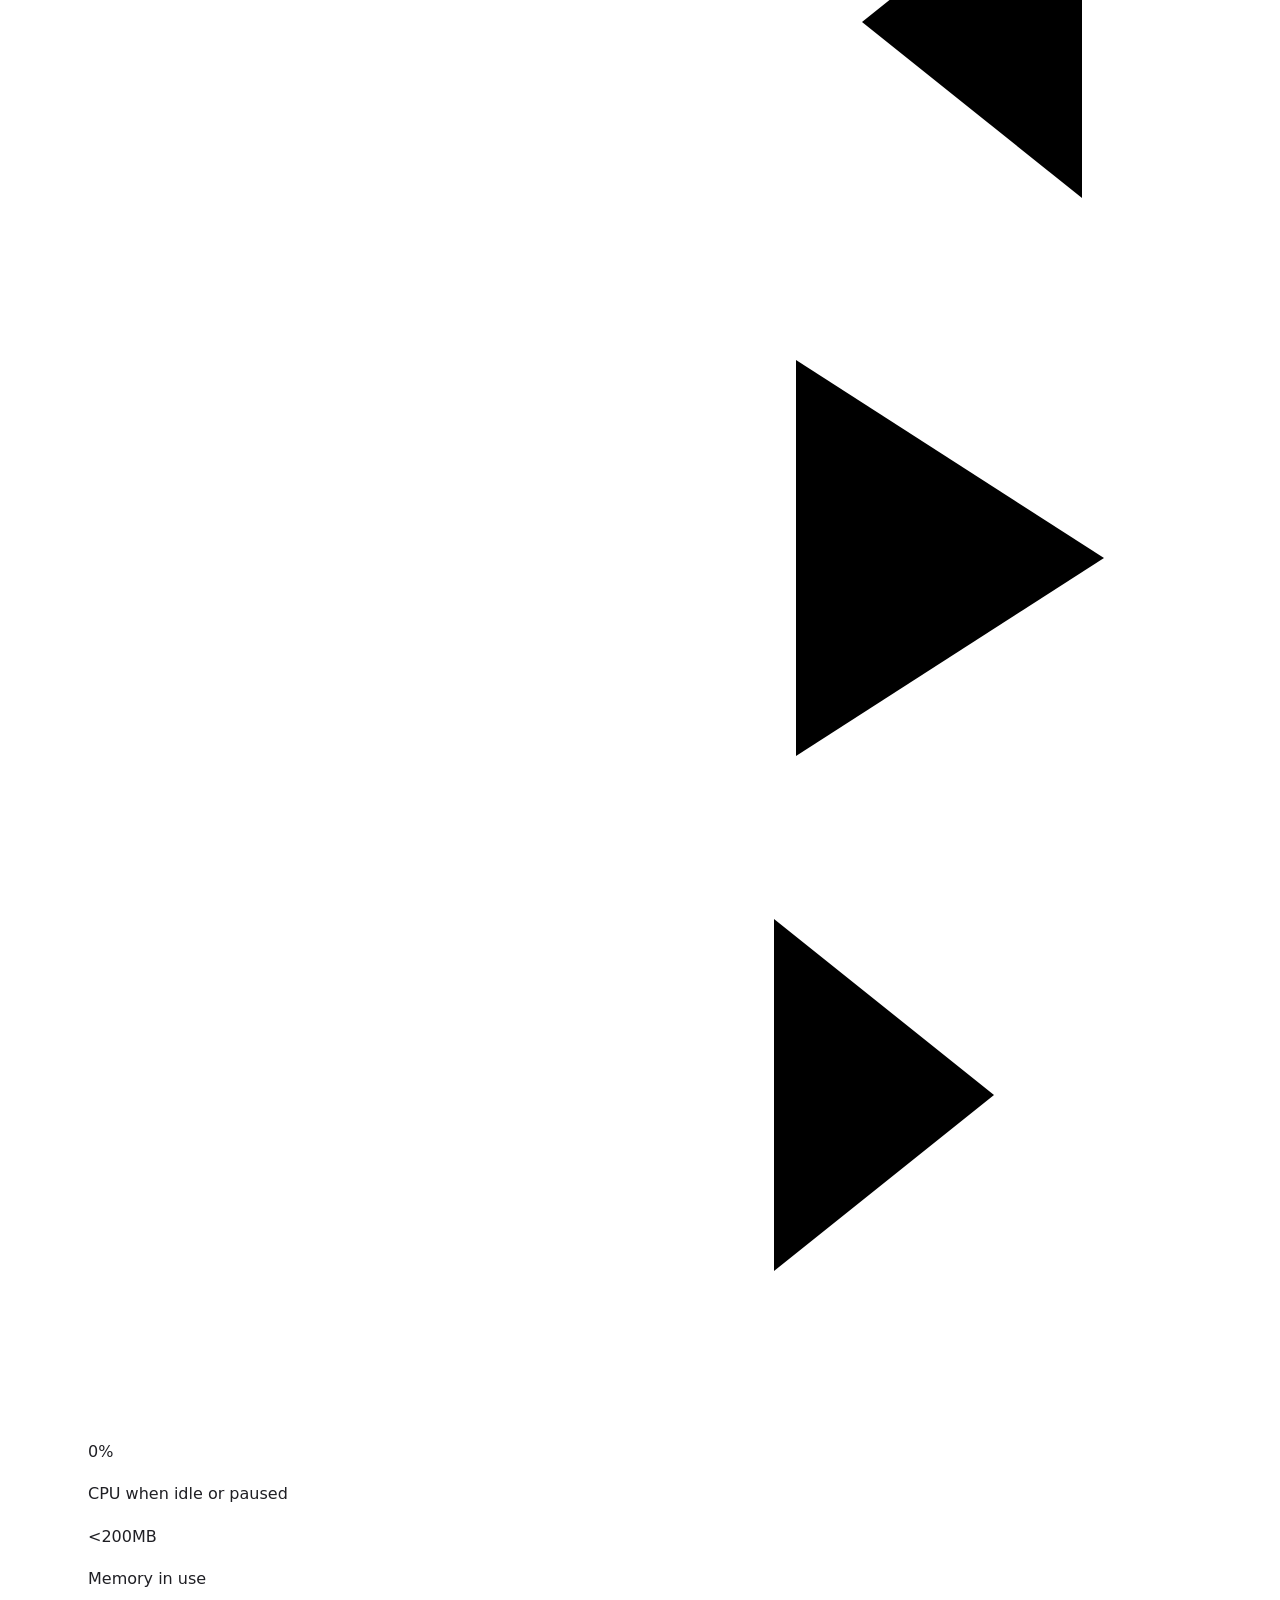
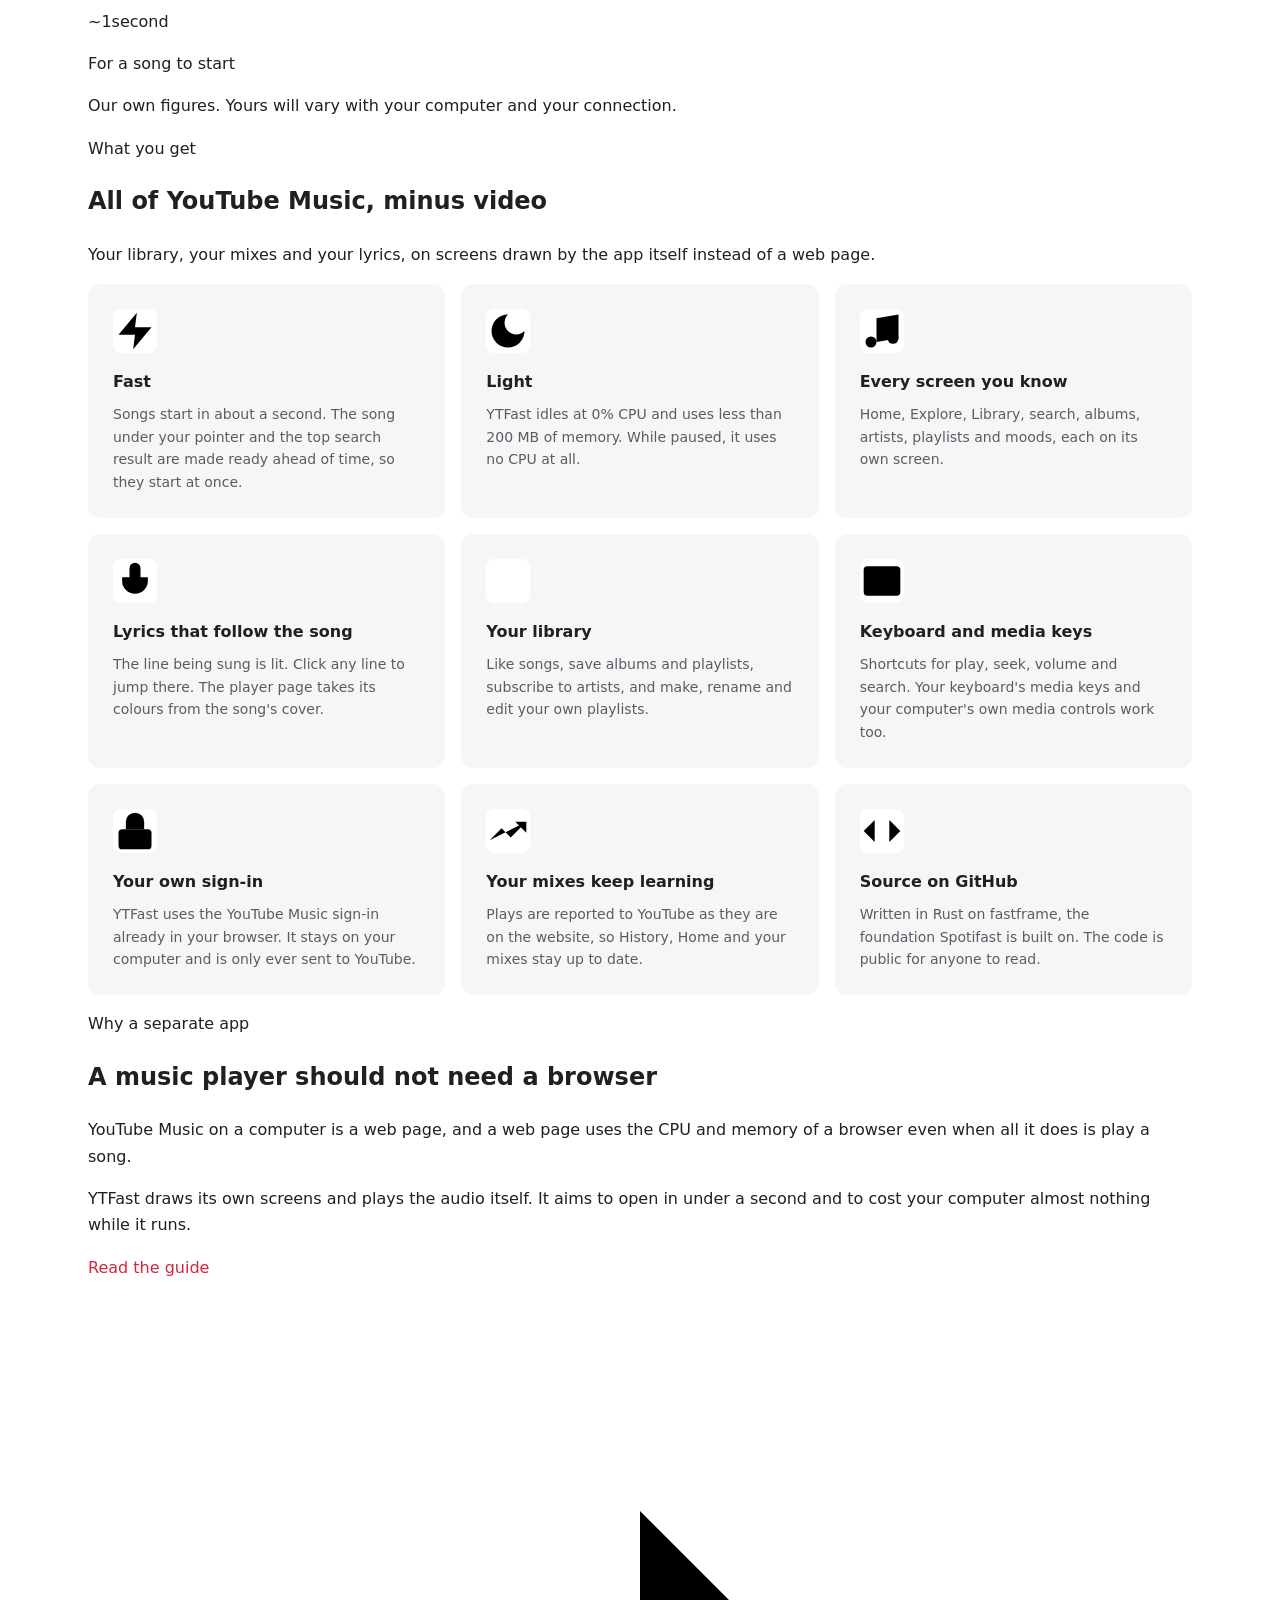
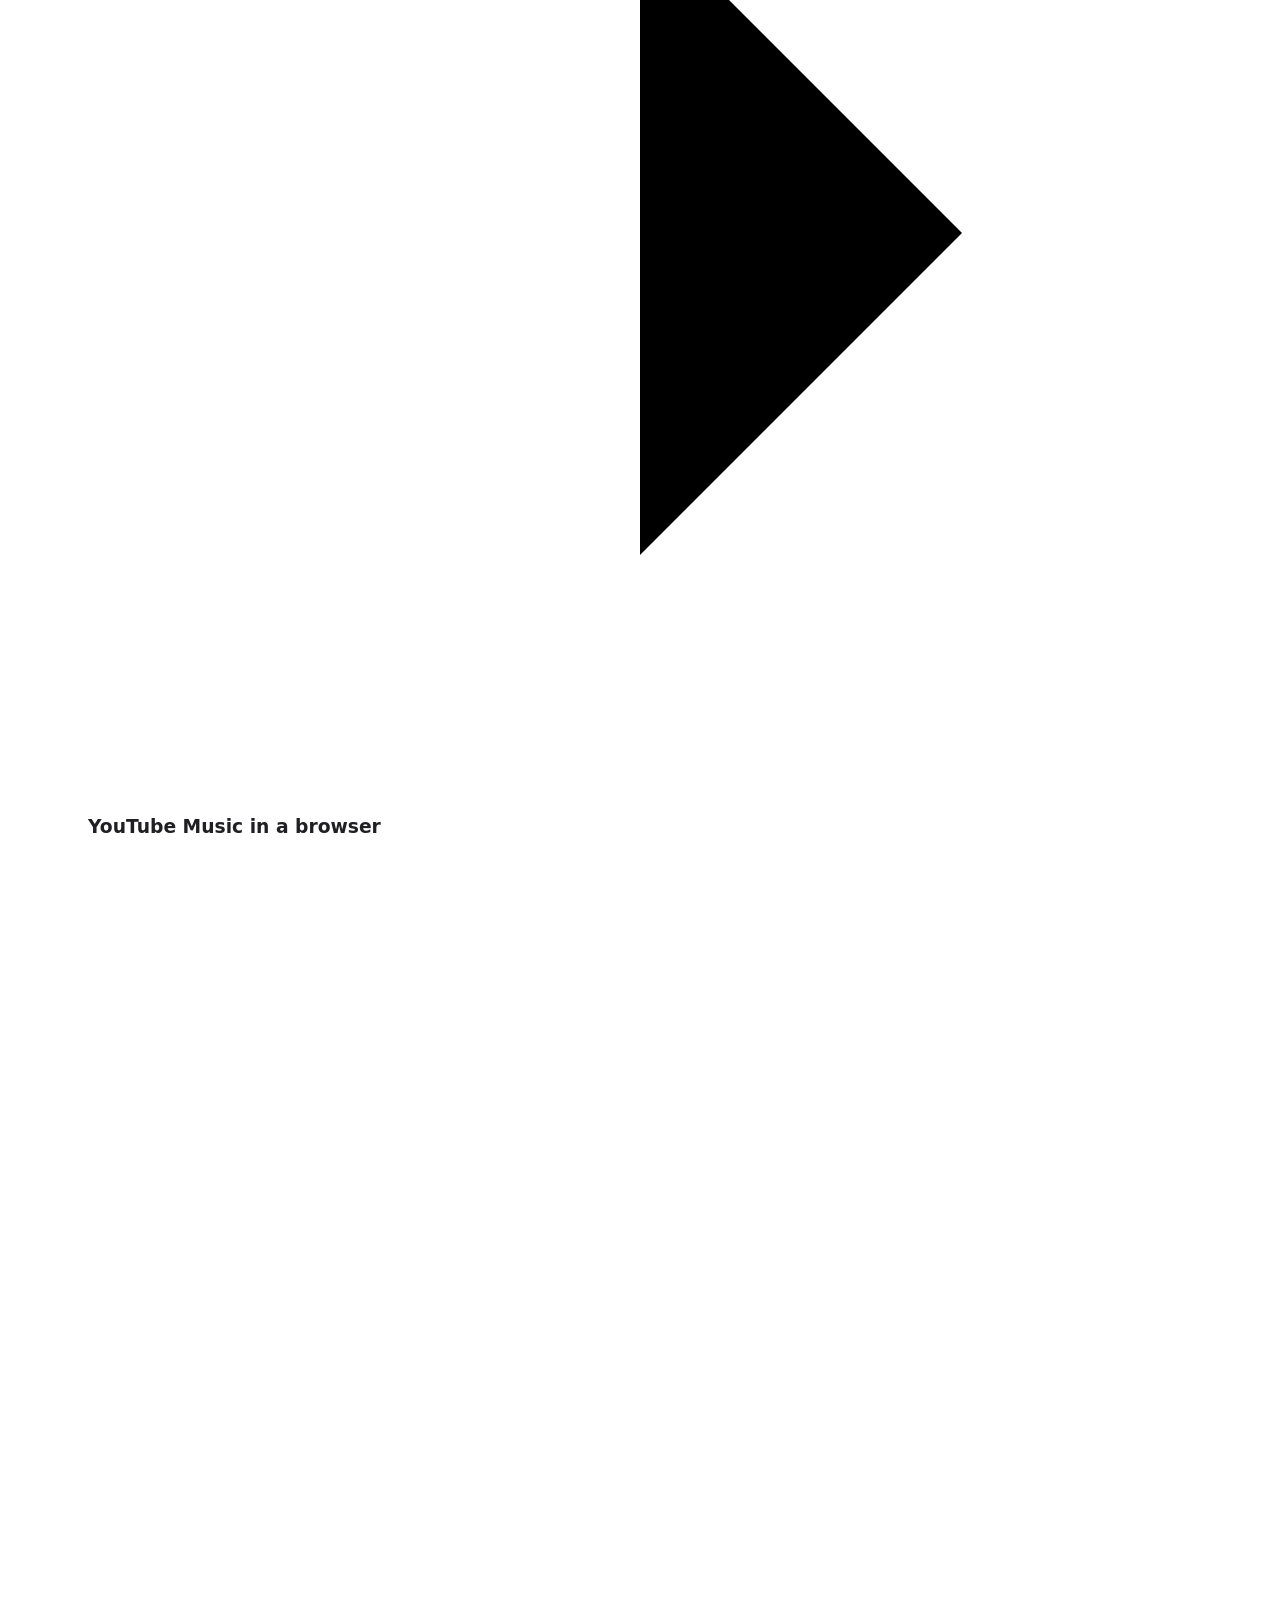
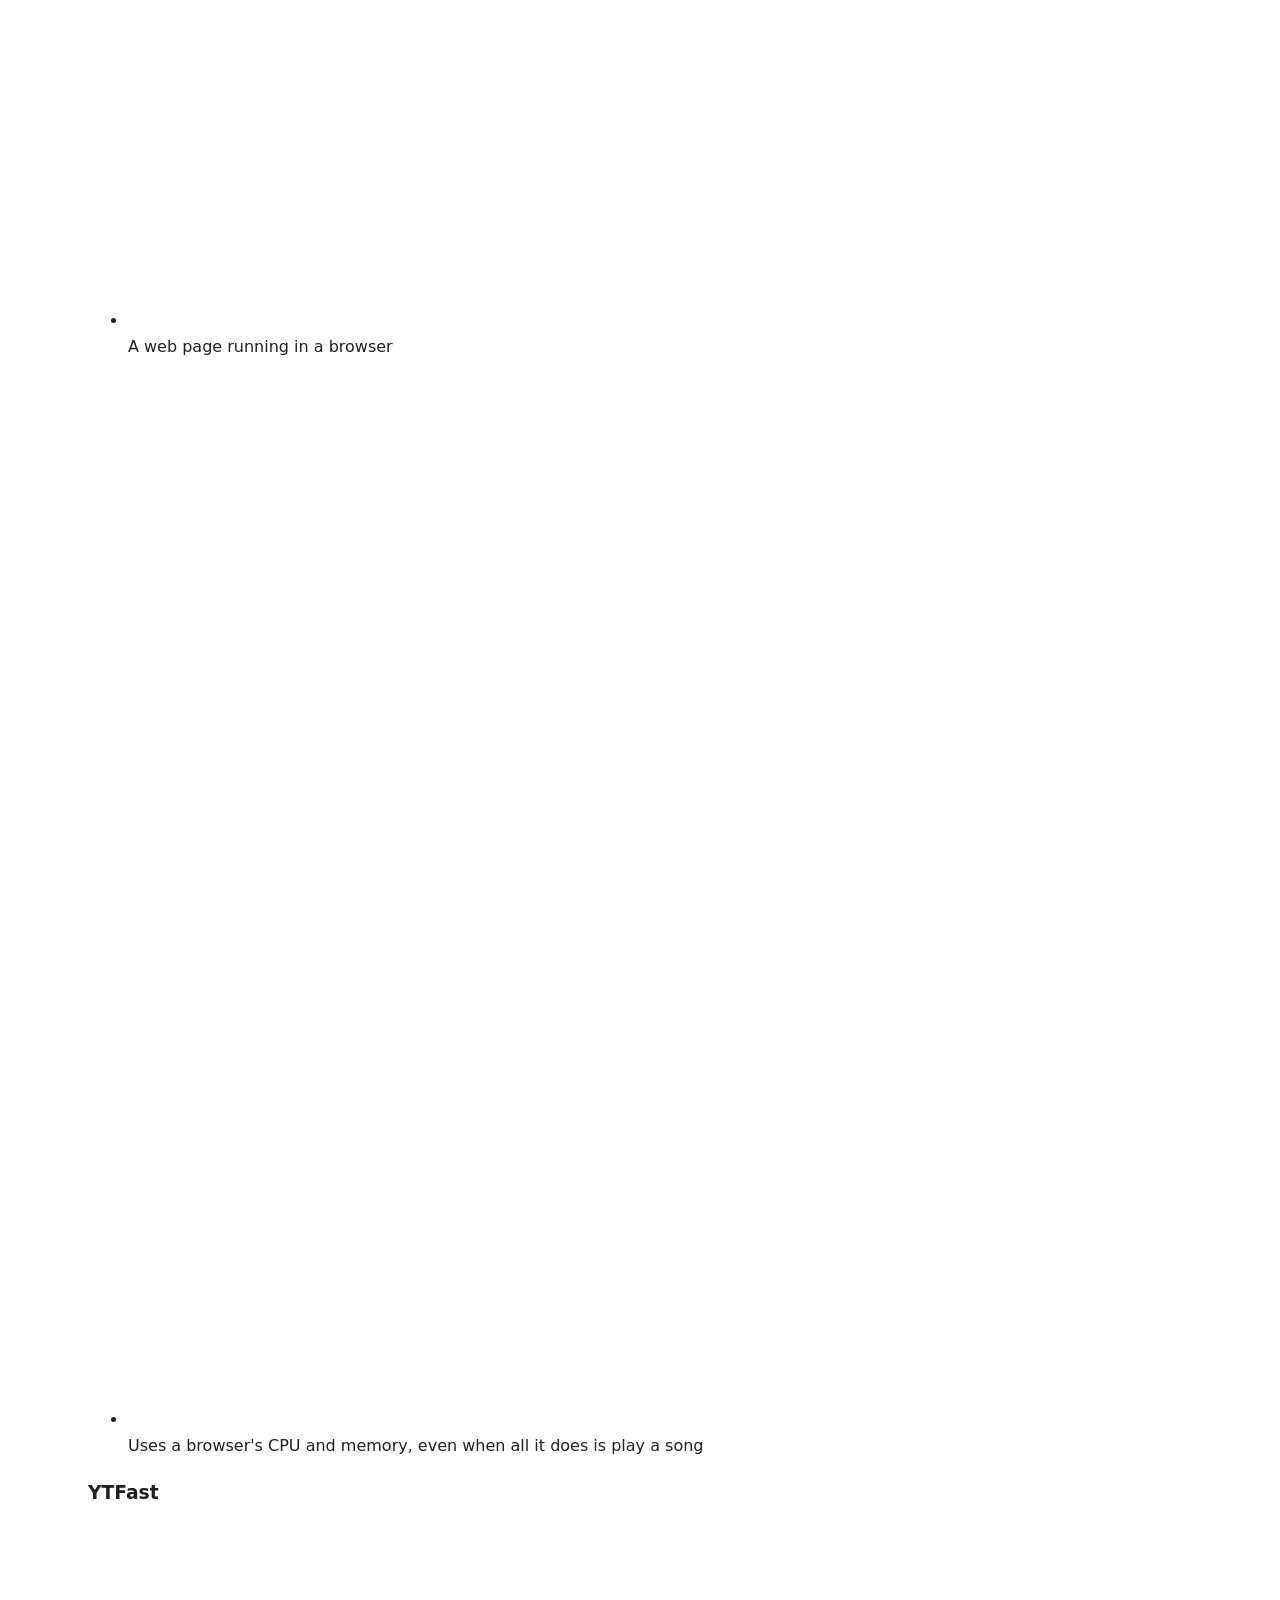
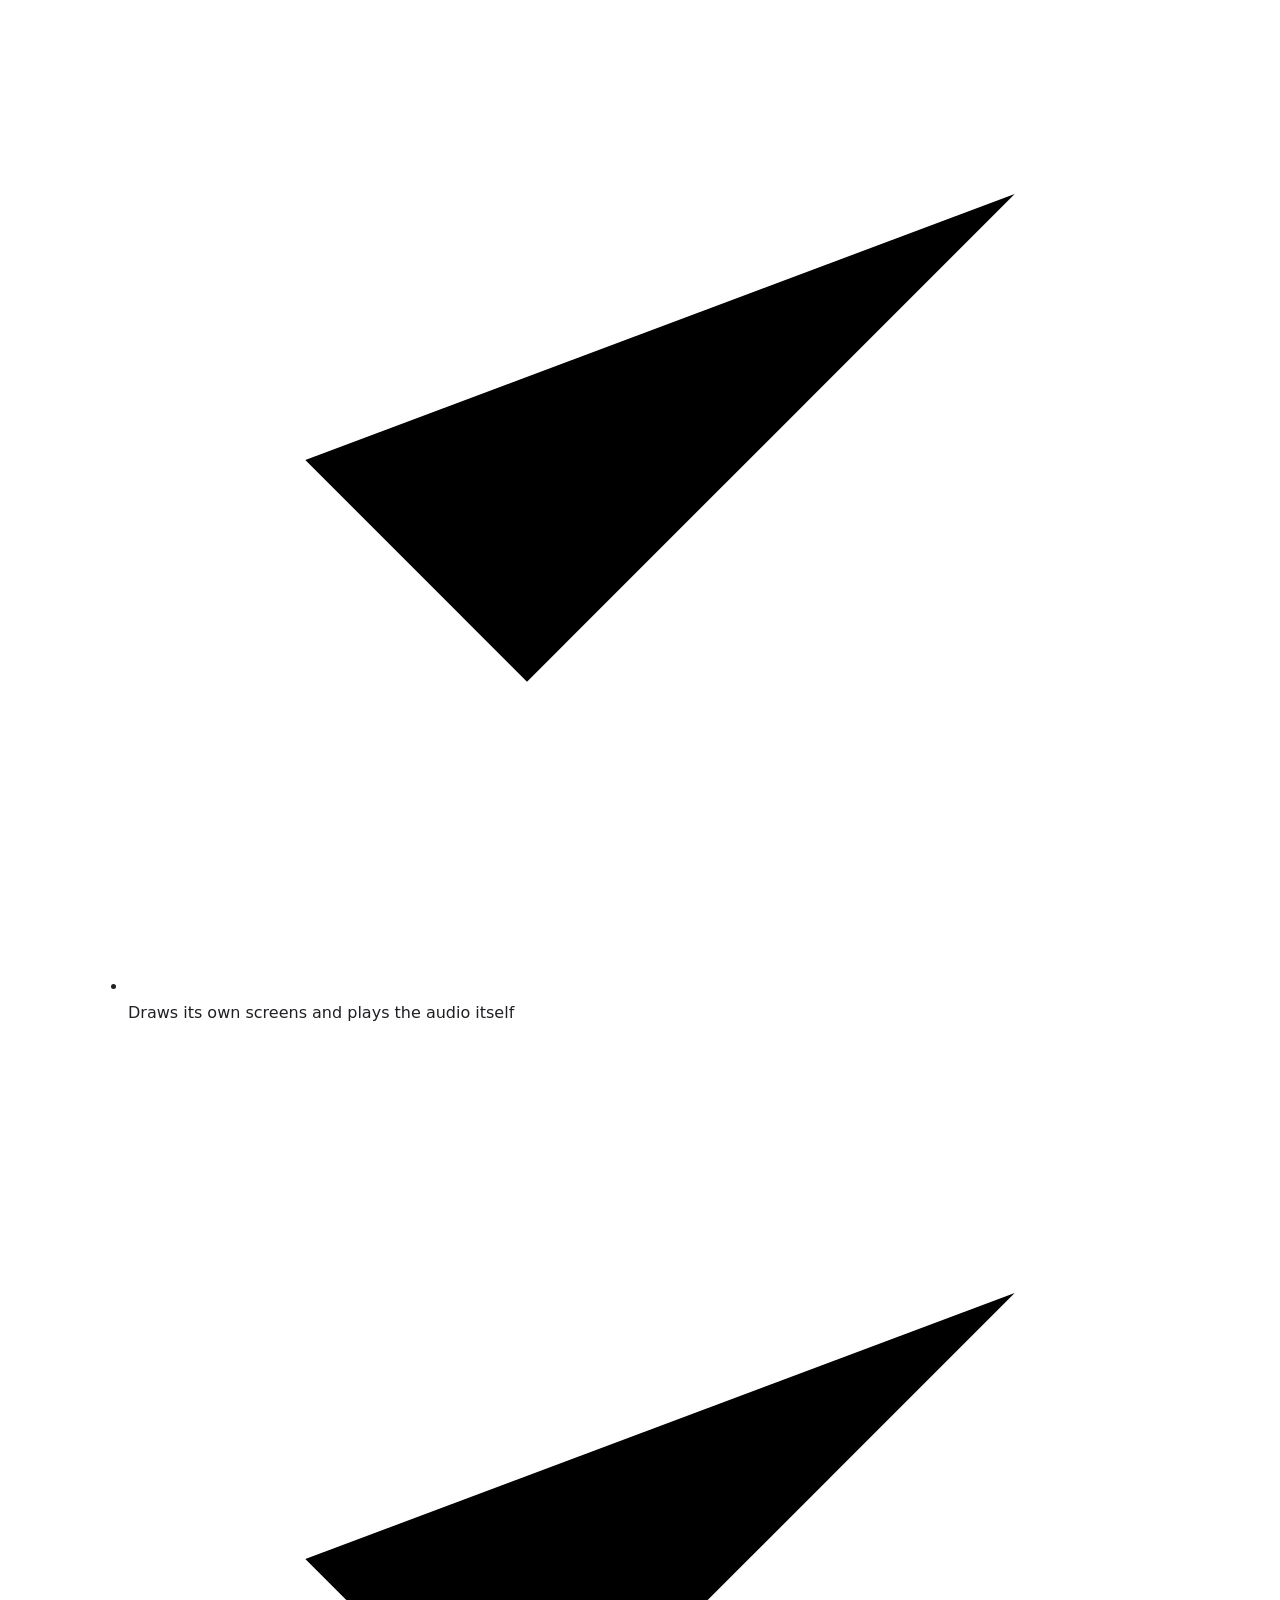
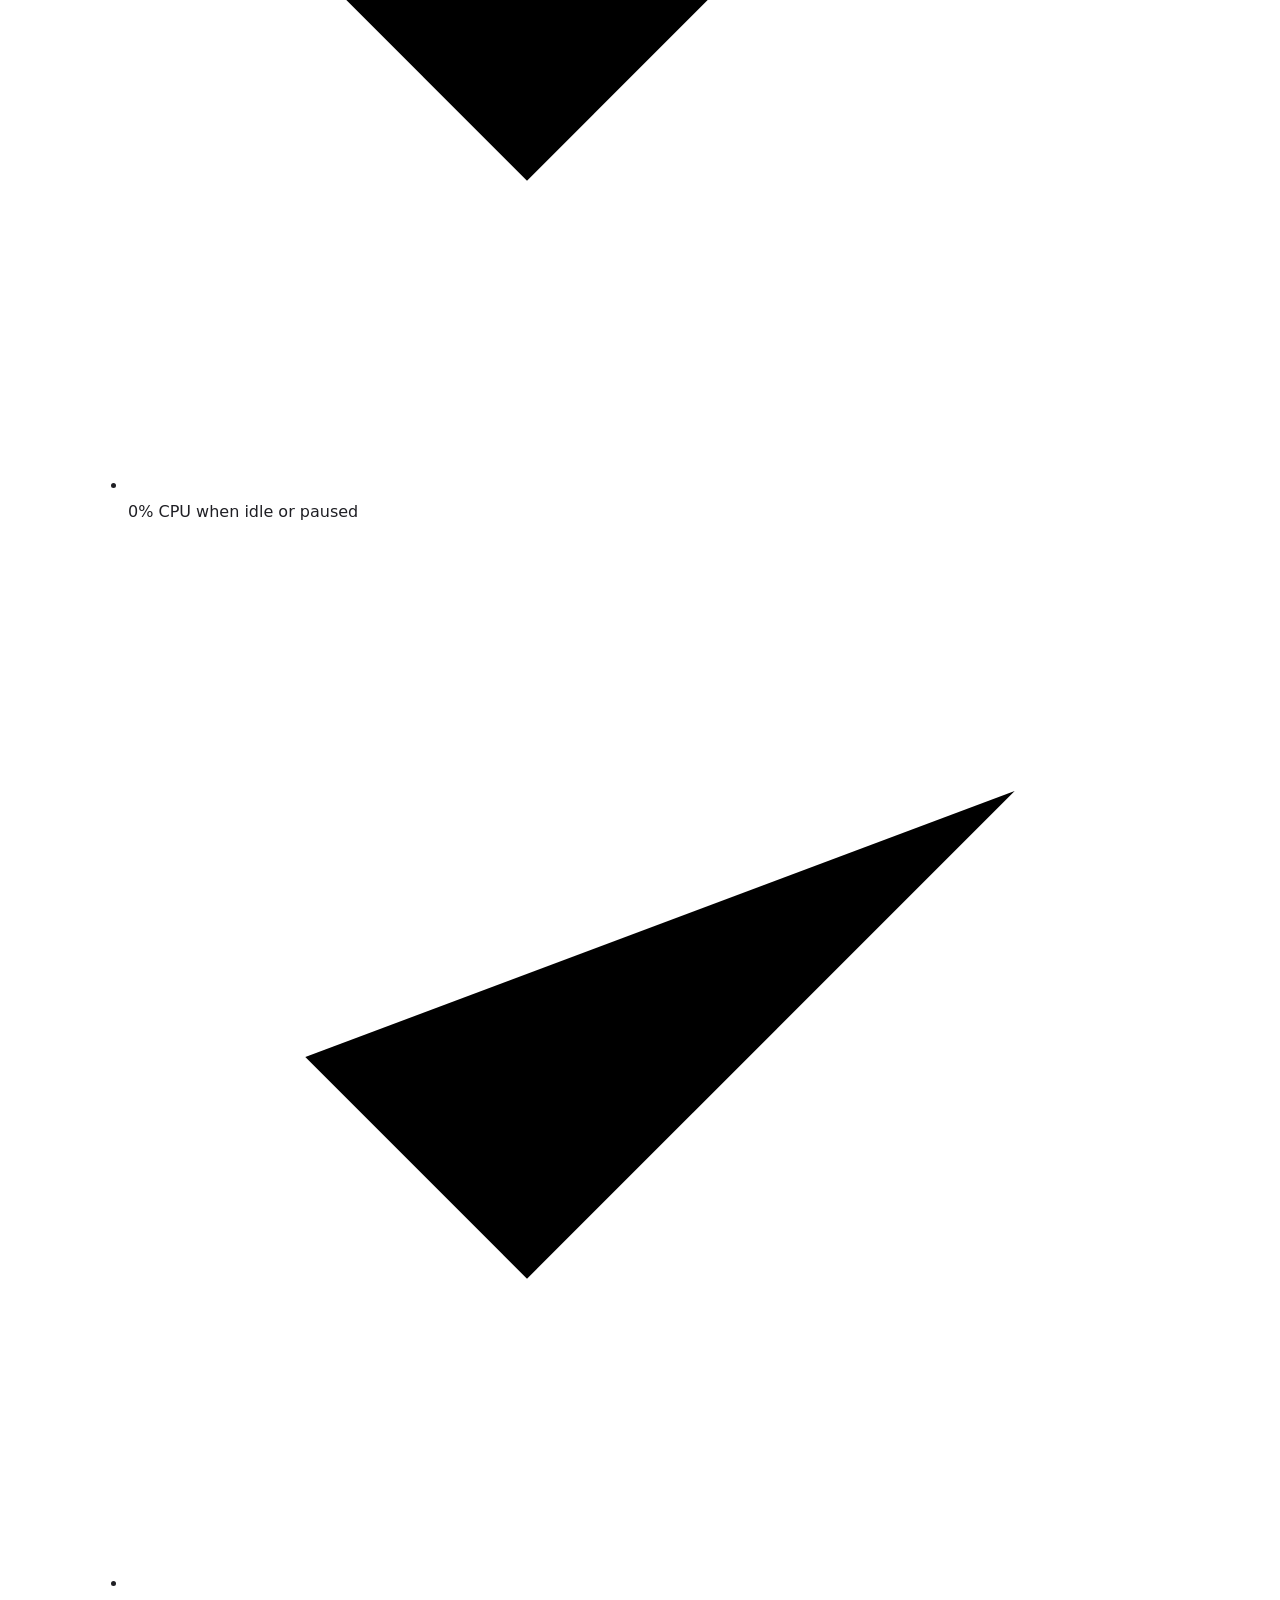
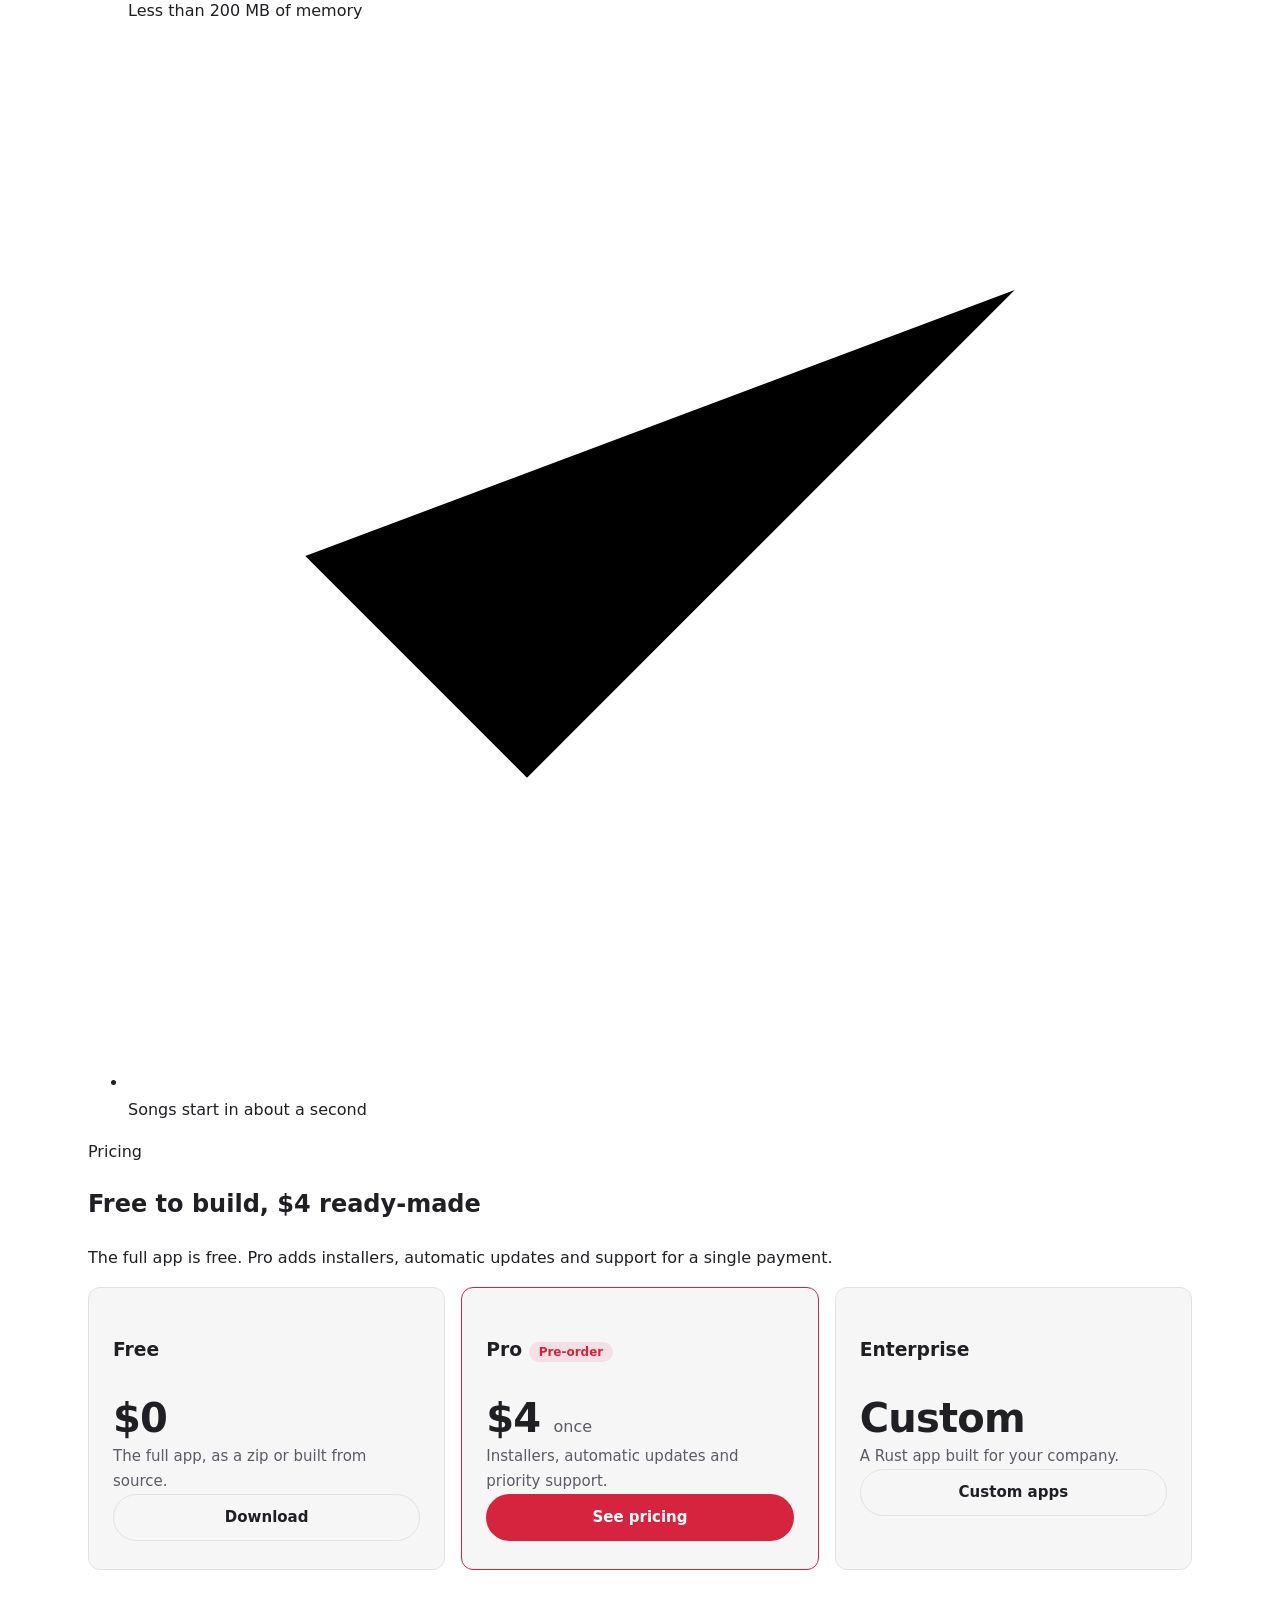
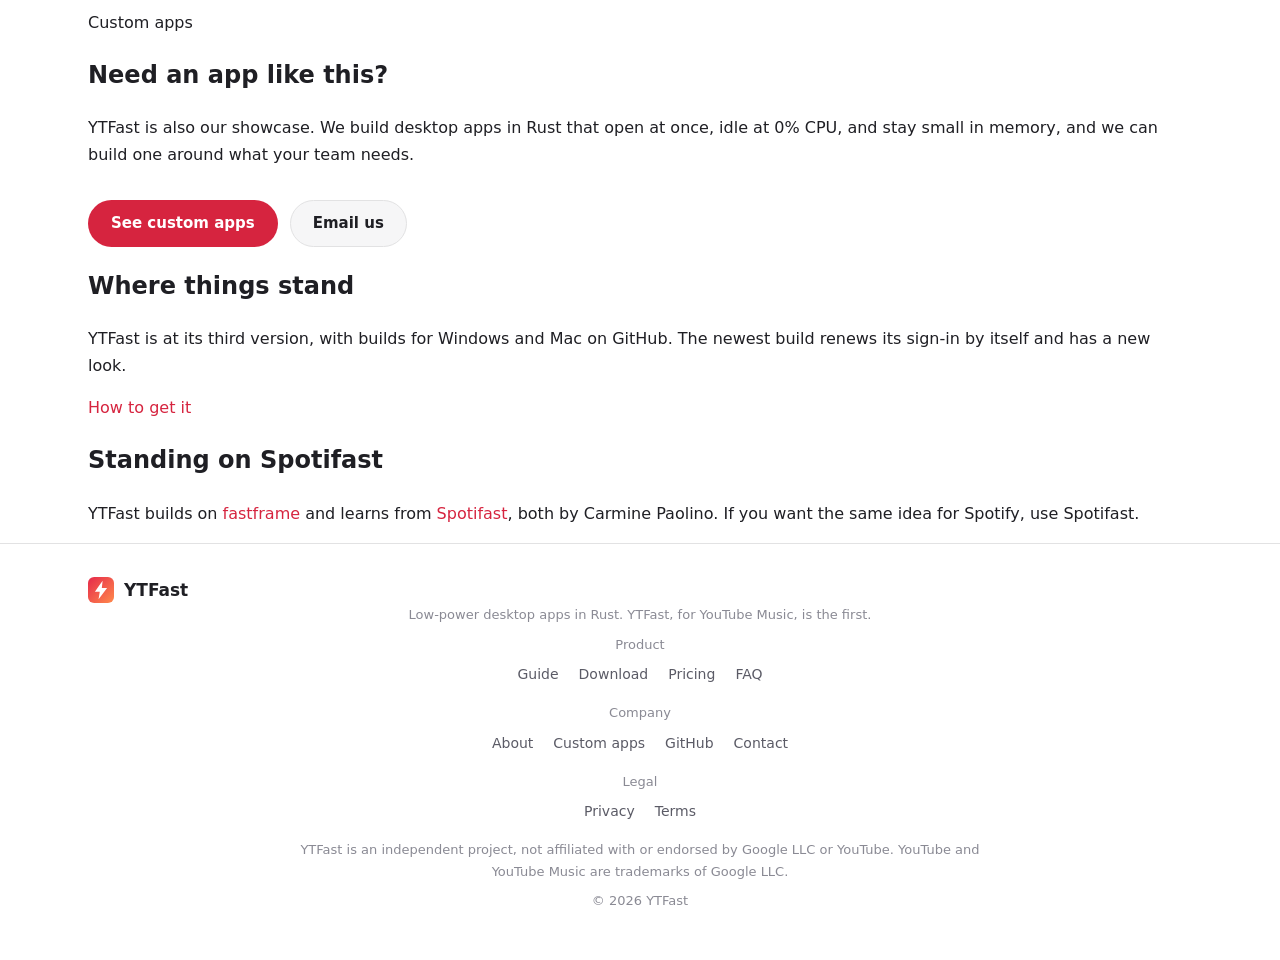
==== commit f9e4a8aa: "Add files via upload" ====
--- a/index.html
+++ b/index.html
@@ -13,7 +13,7 @@
   <meta property="og:url" content="https://ytmfast.com/">
   <meta property="og:image" content="https://ytmfast.com/assets/og-image.png">
   <meta name="twitter:card" content="summary_large_image">
-  <meta name="theme-color" content="#1b1b1f">
+  <meta name="theme-color" content="#131316">
   <link rel="icon" href="favicon.ico" sizes="48x48">
   <link rel="icon" href="assets/logo.svg" type="image/svg+xml">
   <link rel="apple-touch-icon" href="assets/apple-touch-icon.png">
@@ -25,17 +25,17 @@
 
   <header class="nav">
     <div class="container">
-      <a class="brand" href="index.html"><img src="assets/logo.svg" alt="">YTFast</a>
-      <button class="icon-btn nav-toggle" id="nav-toggle" aria-label="Menu" aria-expanded="false" aria-controls="nav-links">☰</button>
+      <a class="brand" href="index.html"><img src="assets/logo.svg" alt="" width="26" height="26">YTFast</a>
+      <button class="icon-btn nav-toggle" id="nav-toggle" aria-label="Menu" aria-expanded="false" aria-controls="nav-links"><svg class="i" viewBox="0 0 24 24" aria-hidden="true"><path d="M4 6h16"/><path d="M4 12h16"/><path d="M4 18h16"/></svg></button>
       <nav class="nav-links" id="nav-links" aria-label="Main">
         <a href="what-is-ytfast.html">Guide</a>
-        <a href="download.html">Download</a>
         <a href="pricing.html">Pricing</a>
+        <a href="custom-apps.html">Custom apps</a>
         <a href="faq.html">FAQ</a>
         <a href="about.html">About</a>
         <a href="https://github.com/Likheet/YTFast">GitHub</a>
-        <span class="badge">Early version</span>
-        <button class="icon-btn" id="theme-toggle" aria-label="Switch between light and dark theme">◐</button>
+        <button class="icon-btn" id="theme-toggle" aria-label="Switch between light and dark theme"><svg class="i" viewBox="0 0 24 24" aria-hidden="true"><circle cx="12" cy="12" r="9"/><path d="M12 3a9 9 0 0 1 0 18z" fill="currentColor"/></svg></button>
+        <a class="btn btn-primary nav-cta" href="download.html">Download</a>
       </nav>
     </div>
   </header>
@@ -44,89 +44,137 @@
     <section class="hero">
       <div class="container">
         <div>
+          <a class="eyebrow" href="custom-apps.html"><b>Our first app</b>We build low-power desktop apps in Rust<svg class="i" viewBox="0 0 24 24" aria-hidden="true"><path d="M5 12h14"/><path d="m12 5 7 7-7 7"/></svg></a>
           <h1><span class="name">YTFast</span>YouTube Music, native and fast</h1>
           <p class="tagline">A desktop app for YouTube Music on Windows and Mac. It idles at 0% CPU, uses less than 200 MB of memory, and starts songs in about a second.</p>
           <div class="actions">
             <a class="btn btn-primary" href="download.html">Download</a>
             <a class="btn btn-alt" href="what-is-ytfast.html">What is YTFast?</a>
-            <a class="btn btn-alt" href="https://github.com/Likheet/YTFast">GitHub</a>
           </div>
           <p class="hero-note">For YouTube Music Premium accounts, on Windows and on Macs with Apple Silicon.</p>
         </div>
-        <div class="mock-wrap" aria-hidden="true">
-          <div class="mock">
-            <div class="mock-bar"><span></span><span></span><span></span></div>
-            <div class="mock-body">
-              <div class="mock-side">
-                <div class="sk on" style="width:70%"></div>
-                <div class="sk" style="width:85%"></div>
-                <div class="sk" style="width:60%"></div>
-                <div class="sk" style="width:75%"></div>
-                <div class="sk" style="width:50%"></div>
+        <div class="app-wrap" aria-hidden="true">
+          <div class="app">
+            <div class="app-top">
+              <span class="app-dots"><i></i><i></i><i></i></span>
+              <span class="app-search"><svg class="i" viewBox="0 0 24 24"><circle cx="11" cy="11" r="8"/><path d="m21 21-4.3-4.3"/></svg>Search</span>
+              <span class="app-avatar"></span>
+            </div>
+            <div class="app-body">
+              <div class="app-side">
+                <span class="app-nav on"><svg class="i" viewBox="0 0 24 24"><path d="m3 9 9-7 9 7v11a2 2 0 0 1-2 2H5a2 2 0 0 1-2-2z"/><path d="M9 22V12h6v10"/></svg>Home</span>
+                <span class="app-nav"><svg class="i" viewBox="0 0 24 24"><circle cx="12" cy="12" r="10"/><path d="m16.24 7.76-2.12 6.36-6.36 2.12 2.12-6.36z"/></svg>Explore</span>
+                <span class="app-nav"><svg class="i" viewBox="0 0 24 24"><path d="m16 6 4 14"/><path d="M12 6v14"/><path d="M8 8v12"/><path d="M4 4v16"/></svg>Library</span>
+                <span class="app-rule"></span>
+                <span class="sk" style="width:78%"></span>
+                <span class="sk" style="width:58%"></span>
+                <span class="sk" style="width:70%"></span>
+                <span class="sk" style="width:46%"></span>
               </div>
-              <div class="mock-main">
-                <div class="sk" style="width:35%"></div>
-                <div class="mock-tiles"><i></i><i></i><i></i><i></i></div>
-                <div class="mock-row"><i></i><div class="sk" style="width:70%"></div><div class="sk"></div></div>
-                <div class="mock-row"><i></i><div class="sk" style="width:55%"></div><div class="sk"></div></div>
-                <div class="mock-row"><i></i><div class="sk" style="width:80%"></div><div class="sk"></div></div>
+              <div class="app-main">
+                <div class="app-now">
+                  <span class="app-cover"><svg class="i" viewBox="0 0 24 24"><path d="M9 18V5l12-2v13"/><circle cx="6" cy="18" r="3"/><circle cx="18" cy="16" r="3"/></svg></span>
+                  <span class="sk sk-lg" style="width:72%"></span>
+                  <span class="sk" style="width:46%"></span>
+                </div>
+                <div>
+                  <div class="app-tabs"><span>Up next</span><span class="on">Lyrics</span><span>Related</span></div>
+                  <div class="app-lyrics">
+                    <span class="ly" style="width:64%"></span>
+                    <span class="ly" style="width:82%"></span>
+                    <span class="ly on" style="width:74%"></span>
+                    <span class="ly" style="width:56%"></span>
+                    <span class="ly" style="width:86%"></span>
+                    <span class="ly" style="width:48%"></span>
+                    <span class="ly" style="width:68%"></span>
+                  </div>
+                </div>
               </div>
             </div>
-            <div class="mock-player">
-              <div class="art"></div>
-              <div class="track"></div>
+            <div class="app-player">
+              <span class="app-ctl">
+                <svg class="i" viewBox="0 0 24 24"><path d="M19 20 9 12l10-8z"/><path d="M5 19V5"/></svg>
+                <span class="app-play"><svg class="i" viewBox="0 0 24 24"><path d="M6 3l14 9-14 9z"/></svg></span>
+                <svg class="i" viewBox="0 0 24 24"><path d="m5 4 10 8-10 8z"/><path d="M19 5v14"/></svg>
+              </span>
+              <span class="app-track"></span>
+              <span class="app-vol"></span>
             </div>
           </div>
-          <p class="mock-caption">Illustration of the layout. Screenshots are on the way.</p>
-        </div>
-      </div>
-    </section>
-
-    <section class="features">
-      <div class="container">
+        </div>
+      </div>
+    </section>
+
+    <section class="stats" aria-label="The numbers">
+      <div class="container">
+        <div class="stat-row">
+          <div class="stat">
+            <p class="stat-value">0<span>%</span></p>
+            <p class="stat-label">CPU when idle or paused</p>
+          </div>
+          <div class="stat">
+            <p class="stat-value">&lt;200<span>MB</span></p>
+            <p class="stat-label">Memory in use</p>
+          </div>
+          <div class="stat">
+            <p class="stat-value">~1<span>second</span></p>
+            <p class="stat-label">For a song to start</p>
+          </div>
+        </div>
+        <p class="stats-note">Our own figures. Yours will vary with your computer and your connection.</p>
+      </div>
+    </section>
+
+    <section class="section" id="features">
+      <div class="container">
+        <div class="section-head">
+          <p class="kicker">What you get</p>
+          <h2>All of YouTube Music, minus video</h2>
+          <p>Your library, your mixes and your lyrics, on screens drawn by the app itself instead of a web page.</p>
+        </div>
         <div class="grid">
           <div class="card">
-            <div class="icon">⚡</div>
+            <div class="icon"><svg class="i" viewBox="0 0 24 24" aria-hidden="true"><path d="M13 2 3 14h9l-1 8 10-12h-9z"/></svg></div>
             <h3>Fast</h3>
             <p>Songs start in about a second. The song under your pointer and the top search result are made ready ahead of time, so they start at once.</p>
           </div>
           <div class="card">
-            <div class="icon">💤</div>
+            <div class="icon"><svg class="i" viewBox="0 0 24 24" aria-hidden="true"><path d="M12 3a6 6 0 0 0 9 9 9 9 0 1 1-9-9z"/></svg></div>
             <h3>Light</h3>
             <p>YTFast idles at 0% CPU and uses less than 200 MB of memory. While paused, it uses no CPU at all.</p>
           </div>
           <div class="card">
-            <div class="icon">🎵</div>
-            <h3>All of YouTube Music, minus video</h3>
-            <p>Home, Explore, Library, search, albums, artists, playlists and moods, on its own screens instead of a web page.</p>
-          </div>
-          <div class="card">
-            <div class="icon">🎤</div>
+            <div class="icon"><svg class="i" viewBox="0 0 24 24" aria-hidden="true"><path d="M9 18V5l12-2v13"/><circle cx="6" cy="18" r="3"/><circle cx="18" cy="16" r="3"/></svg></div>
+            <h3>Every screen you know</h3>
+            <p>Home, Explore, Library, search, albums, artists, playlists and moods, each on its own screen.</p>
+          </div>
+          <div class="card">
+            <div class="icon"><svg class="i" viewBox="0 0 24 24" aria-hidden="true"><path d="M12 2a3 3 0 0 0-3 3v7a3 3 0 0 0 6 0V5a3 3 0 0 0-3-3z"/><path d="M19 10v2a7 7 0 0 1-14 0v-2"/><path d="M12 19v3"/></svg></div>
             <h3>Lyrics that follow the song</h3>
             <p>The line being sung is lit. Click any line to jump there. The player page takes its colours from the song's cover.</p>
           </div>
           <div class="card">
-            <div class="icon">📚</div>
+            <div class="icon"><svg class="i" viewBox="0 0 24 24" aria-hidden="true"><path d="m16 6 4 14"/><path d="M12 6v14"/><path d="M8 8v12"/><path d="M4 4v16"/></svg></div>
             <h3>Your library</h3>
             <p>Like songs, save albums and playlists, subscribe to artists, and make, rename and edit your own playlists.</p>
           </div>
           <div class="card">
-            <div class="icon">⌨️</div>
+            <div class="icon"><svg class="i" viewBox="0 0 24 24" aria-hidden="true"><rect x="2" y="4" width="20" height="16" rx="2"/><path d="M6 8h.01"/><path d="M10 8h.01"/><path d="M14 8h.01"/><path d="M18 8h.01"/><path d="M8 12h.01"/><path d="M12 12h.01"/><path d="M16 12h.01"/><path d="M7 16h10"/></svg></div>
             <h3>Keyboard and media keys</h3>
             <p>Shortcuts for play, seek, volume and search. Your keyboard's media keys and your computer's own media controls work too.</p>
           </div>
           <div class="card">
-            <div class="icon">🔑</div>
+            <div class="icon"><svg class="i" viewBox="0 0 24 24" aria-hidden="true"><rect x="3" y="11" width="18" height="11" rx="2"/><path d="M7 11V7a5 5 0 0 1 10 0v4"/></svg></div>
             <h3>Your own sign-in</h3>
             <p>YTFast uses the YouTube Music sign-in already in your browser. It stays on your computer and is only ever sent to YouTube.</p>
           </div>
           <div class="card">
-            <div class="icon">📈</div>
+            <div class="icon"><svg class="i" viewBox="0 0 24 24" aria-hidden="true"><path d="m22 7-8.5 8.5-5-5L2 17"/><path d="M16 7h6v6"/></svg></div>
             <h3>Your mixes keep learning</h3>
             <p>Plays are reported to YouTube as they are on the website, so History, Home and your mixes stay up to date.</p>
           </div>
           <div class="card">
-            <div class="icon">🦀</div>
+            <div class="icon"><svg class="i" viewBox="0 0 24 24" aria-hidden="true"><path d="m16 18 6-6-6-6"/><path d="m8 6-6 6 6 6"/></svg></div>
             <h3>Source on GitHub</h3>
             <p>Written in Rust on fastframe, the foundation Spotifast is built on. The code is public for anyone to read.</p>
           </div>
@@ -134,42 +182,134 @@
       </div>
     </section>
 
-    <section class="prose">
-      <h2 id="why">Why a separate app?</h2>
-      <p>YouTube Music on a computer is a web page, and a web page uses the CPU and memory of a browser even when all it does is play a song. YTFast draws its own screens and plays the audio itself. It aims to open in under a second and to cost your computer almost nothing while it runs.</p>
-      <p><a href="what-is-ytfast.html">Read the guide</a></p>
-
-      <h2 id="status">Where things stand</h2>
-      <p>YTFast is at its third version, with builds for Windows and Mac on GitHub. It is early: the newest build renews its sign-in by itself and has a new look, and both are still being tested with real accounts. See the <a href="download.html">download page</a> for how to get it.</p>
-
-      <h2 id="pricing">Free to build, $29 ready-made</h2>
-      <p>YTFast is free if you build and run it yourself from GitHub. YTFast Pro costs $29 once and adds ready-made installers, automatic updates, priority email support, and early access to new features.</p>
-      <p><a href="pricing.html">See pricing</a></p>
-
-      <h2 id="custom">Need an app like this?</h2>
-      <p>YTFast is also a demonstration. We build desktop apps in Rust that open at once, idle at 0% CPU, and stay small in memory, and we can build one around what your team needs.</p>
-      <p><a class="btn btn-primary" href="mailto:hello@ytmfast.com?subject=Custom%20Rust%20app">Contact us</a></p>
-
-      <h2 id="credits">Standing on Spotifast</h2>
-      <p>YTFast builds on <a href="https://github.com/crmne/fastframe">fastframe</a> and learns from <a href="https://github.com/crmne/spotifast">Spotifast</a>, both by Carmine Paolino. If you want the same idea for Spotify, use Spotifast.</p>
+    <section class="section" id="why">
+      <div class="container split">
+        <div>
+          <p class="kicker">Why a separate app</p>
+          <h2>A music player should not need a browser</h2>
+          <p>YouTube Music on a computer is a web page, and a web page uses the CPU and memory of a browser even when all it does is play a song.</p>
+          <p>YTFast draws its own screens and plays the audio itself. It aims to open in under a second and to cost your computer almost nothing while it runs.</p>
+          <a class="link-arrow" href="what-is-ytfast.html">Read the guide<svg class="i" viewBox="0 0 24 24" aria-hidden="true"><path d="M5 12h14"/><path d="m12 5 7 7-7 7"/></svg></a>
+        </div>
+        <div class="compare">
+          <div class="compare-item">
+            <h3>YouTube Music in a browser</h3>
+            <ul>
+              <li><svg class="i" viewBox="0 0 24 24" aria-hidden="true"><path d="M5 12h14"/></svg>A web page running in a browser</li>
+              <li><svg class="i" viewBox="0 0 24 24" aria-hidden="true"><path d="M5 12h14"/></svg>Uses a browser's CPU and memory, even when all it does is play a song</li>
+            </ul>
+          </div>
+          <div class="compare-item is-us">
+            <h3>YTFast</h3>
+            <ul>
+              <li><svg class="i" viewBox="0 0 24 24" aria-hidden="true"><path d="M20 6 9 17l-5-5"/></svg>Draws its own screens and plays the audio itself</li>
+              <li><svg class="i" viewBox="0 0 24 24" aria-hidden="true"><path d="M20 6 9 17l-5-5"/></svg>0% CPU when idle or paused</li>
+              <li><svg class="i" viewBox="0 0 24 24" aria-hidden="true"><path d="M20 6 9 17l-5-5"/></svg>Less than 200 MB of memory</li>
+              <li><svg class="i" viewBox="0 0 24 24" aria-hidden="true"><path d="M20 6 9 17l-5-5"/></svg>Songs start in about a second</li>
+            </ul>
+          </div>
+        </div>
+      </div>
+    </section>
+
+    <section class="section" id="pricing">
+      <div class="container">
+        <div class="section-head">
+          <p class="kicker">Pricing</p>
+          <h2>Free to build, $4 ready-made</h2>
+          <p>The full app is free. Pro adds installers, automatic updates and support for a single payment.</p>
+        </div>
+        <div class="plans">
+          <div class="plan">
+            <h3>Free</h3>
+            <p class="price">$0</p>
+            <p class="plan-for">The full app, as a zip or built from source.</p>
+            <a class="btn btn-alt" href="download.html">Download</a>
+          </div>
+          <div class="plan featured">
+            <h3>Pro <span class="badge">Pre-order</span></h3>
+            <p class="price">$4 <span>once</span></p>
+            <p class="plan-for">Installers, automatic updates and priority support.</p>
+            <a class="btn btn-primary" href="pricing.html">See pricing</a>
+          </div>
+          <div class="plan">
+            <h3>Enterprise</h3>
+            <p class="price">Custom</p>
+            <p class="plan-for">A Rust app built for your company.</p>
+            <a class="btn btn-alt" href="custom-apps.html">Custom apps</a>
+          </div>
+        </div>
+      </div>
+    </section>
+
+    <section class="section" id="custom">
+      <div class="container">
+        <div class="cta-card">
+          <div>
+            <p class="kicker">Custom apps</p>
+            <h2>Need an app like this?</h2>
+            <p>YTFast is also our showcase. We build desktop apps in Rust that open at once, idle at 0% CPU, and stay small in memory, and we can build one around what your team needs.</p>
+          </div>
+          <div class="actions">
+            <a class="btn btn-primary" href="custom-apps.html">See custom apps</a>
+            <a class="btn btn-alt" href="mailto:hello@ytmfast.com?subject=Custom%20Rust%20app">Email us</a>
+          </div>
+        </div>
+      </div>
+    </section>
+
+    <section class="section">
+      <div class="container duo">
+        <div class="panel" id="status">
+          <h2>Where things stand</h2>
+          <p>YTFast is at its third version, with builds for Windows and Mac on GitHub. The newest build renews its sign-in by itself and has a new look.</p>
+          <p><a href="download.html">How to get it</a></p>
+        </div>
+        <div class="panel" id="credits">
+          <h2>Standing on Spotifast</h2>
+          <p>YTFast builds on <a href="https://github.com/crmne/fastframe">fastframe</a> and learns from <a href="https://github.com/crmne/spotifast">Spotifast</a>, both by Carmine Paolino. If you want the same idea for Spotify, use Spotifast.</p>
+        </div>
+      </div>
     </section>
   </main>
 
   <footer class="footer">
     <div class="container">
-      <nav aria-label="Footer">
-        <a href="what-is-ytfast.html">Guide</a>
-        <a href="download.html">Download</a>
-        <a href="pricing.html">Pricing</a>
-        <a href="faq.html">FAQ</a>
-        <a href="about.html">About</a>
-        <a href="privacy.html">Privacy</a>
-        <a href="terms.html">Terms</a>
-        <a href="https://github.com/Likheet/YTFast">GitHub</a>
-        <a href="mailto:hello@ytmfast.com">Contact</a>
-      </nav>
-      <p>YTFast is an independent project, not affiliated with or endorsed by Google LLC or YouTube. YouTube and YouTube Music are trademarks of Google LLC.</p>
-      <p>© 2026 YTFast</p>
+      <div class="footer-grid">
+        <div class="footer-brand">
+          <a class="brand" href="index.html"><img src="assets/logo.svg" alt="" width="26" height="26">YTFast</a>
+          <p>Low-power desktop apps in Rust. YTFast, for YouTube Music, is the first.</p>
+        </div>
+        <div>
+          <p class="footer-title">Product</p>
+          <nav aria-label="Product">
+            <a href="what-is-ytfast.html">Guide</a>
+            <a href="download.html">Download</a>
+            <a href="pricing.html">Pricing</a>
+            <a href="faq.html">FAQ</a>
+          </nav>
+        </div>
+        <div>
+          <p class="footer-title">Company</p>
+          <nav aria-label="Company">
+            <a href="about.html">About</a>
+            <a href="custom-apps.html">Custom apps</a>
+            <a href="https://github.com/Likheet/YTFast">GitHub</a>
+            <a href="mailto:hello@ytmfast.com">Contact</a>
+          </nav>
+        </div>
+        <div>
+          <p class="footer-title">Legal</p>
+          <nav aria-label="Legal">
+            <a href="privacy.html">Privacy</a>
+            <a href="terms.html">Terms</a>
+          </nav>
+        </div>
+      </div>
+      <div class="footer-base">
+        <p>YTFast is an independent project, not affiliated with or endorsed by Google LLC or YouTube. YouTube and YouTube Music are trademarks of Google LLC.</p>
+        <p>© 2026 YTFast</p>
+      </div>
     </div>
   </footer>
 
--- a/assets/styles.css
+++ b/assets/styles.css
@@ -463,6 +463,95 @@
   line-height: 1.6;
 }
 
+/* Pricing */
+
+.pricing-head {
+  padding-bottom: 32px;
+}
+
+.plans {
+  display: grid;
+  grid-template-columns: repeat(3, minmax(0, 1fr));
+  gap: 16px;
+  padding-bottom: 24px;
+}
+
+.plan {
+  display: flex;
+  flex-direction: column;
+  background: var(--bg-soft);
+  border: 1px solid var(--border);
+  border-radius: 12px;
+  padding: 28px 24px;
+}
+
+.plan.featured {
+  border-color: var(--brand);
+}
+
+.plan h2 {
+  margin: 0;
+  font-size: 18px;
+  font-weight: 650;
+}
+
+.plan .price {
+  margin: 12px 0 4px;
+  font-size: 40px;
+  line-height: 1.1;
+  font-weight: 750;
+  letter-spacing: -0.02em;
+}
+
+.plan .price span {
+  font-size: 16px;
+  font-weight: 500;
+  letter-spacing: 0;
+  color: var(--text-2);
+}
+
+.plan-for {
+  margin: 0;
+  font-size: 15px;
+  color: var(--text-2);
+}
+
+.plan ul {
+  flex: 1;
+  list-style: none;
+  margin: 20px 0 24px;
+  padding: 0;
+}
+
+.plan li {
+  position: relative;
+  padding-left: 24px;
+  font-size: 15px;
+  color: var(--text-2);
+}
+
+.plan li + li {
+  margin-top: 10px;
+}
+
+.plan li::before {
+  content: "✓";
+  position: absolute;
+  left: 0;
+  color: var(--brand);
+  font-weight: 700;
+}
+
+.plan .btn {
+  text-align: center;
+}
+
+.plan-note {
+  margin: 12px 0 0;
+  font-size: 13px;
+  color: var(--text-3);
+}
+
 /* Prose */
 
 .prose {
@@ -630,6 +719,12 @@
   .grid {
     grid-template-columns: repeat(2, minmax(0, 1fr));
   }
+
+  .plans {
+    grid-template-columns: 1fr;
+    max-width: 480px;
+    margin: 0 auto;
+  }
 }
 
 @media (max-width: 640px) {
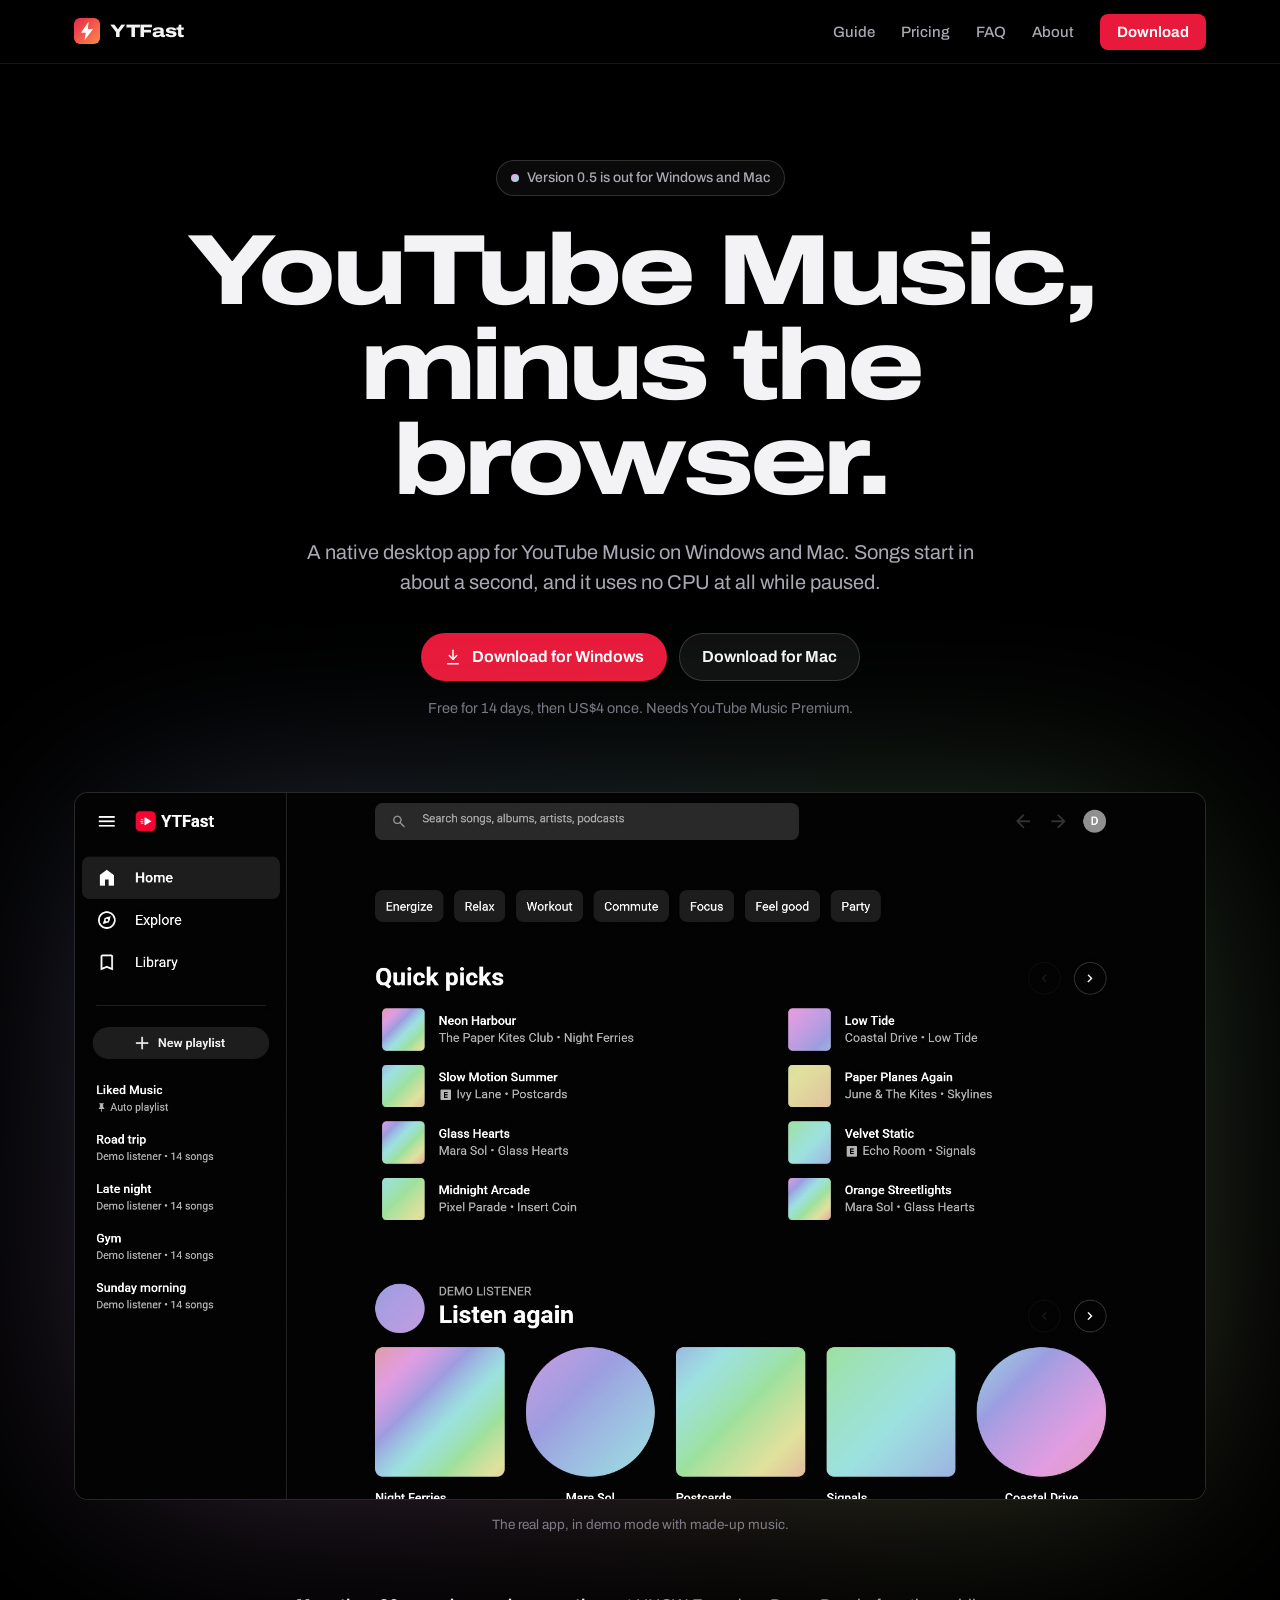
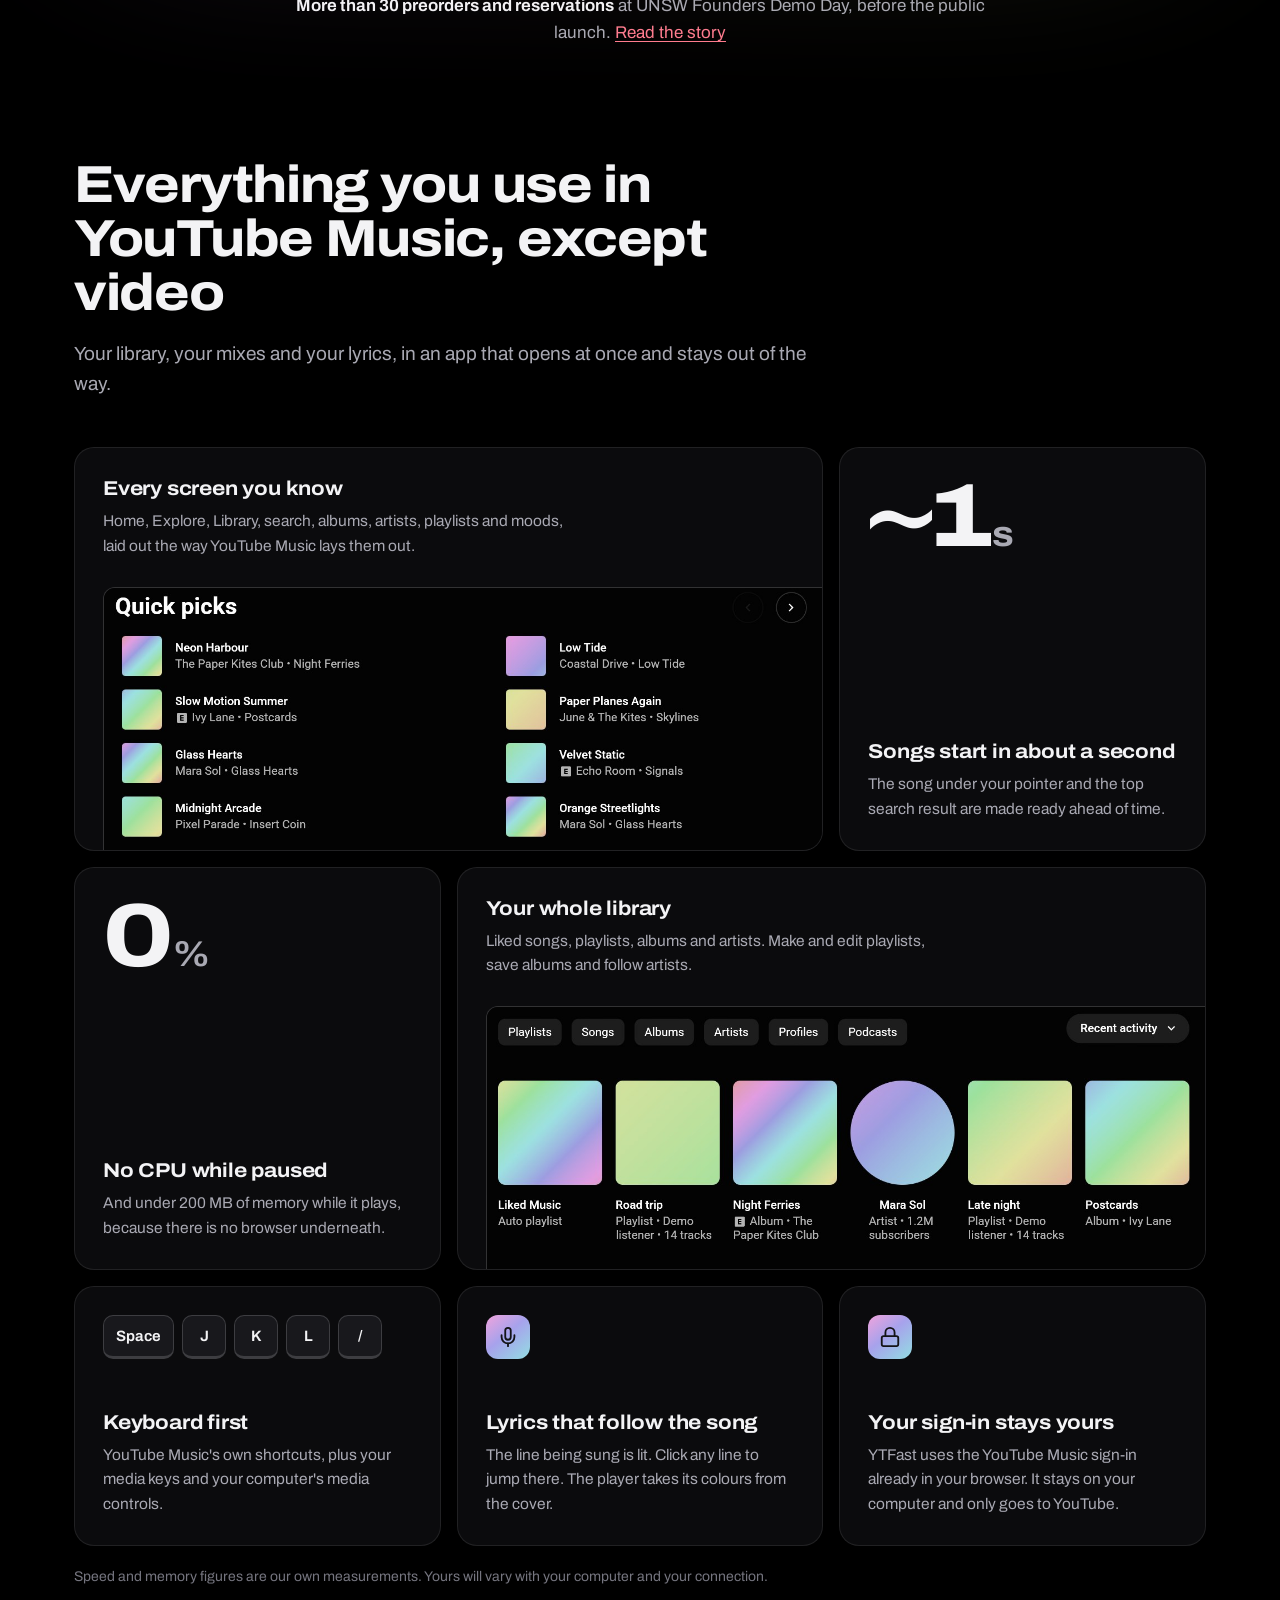
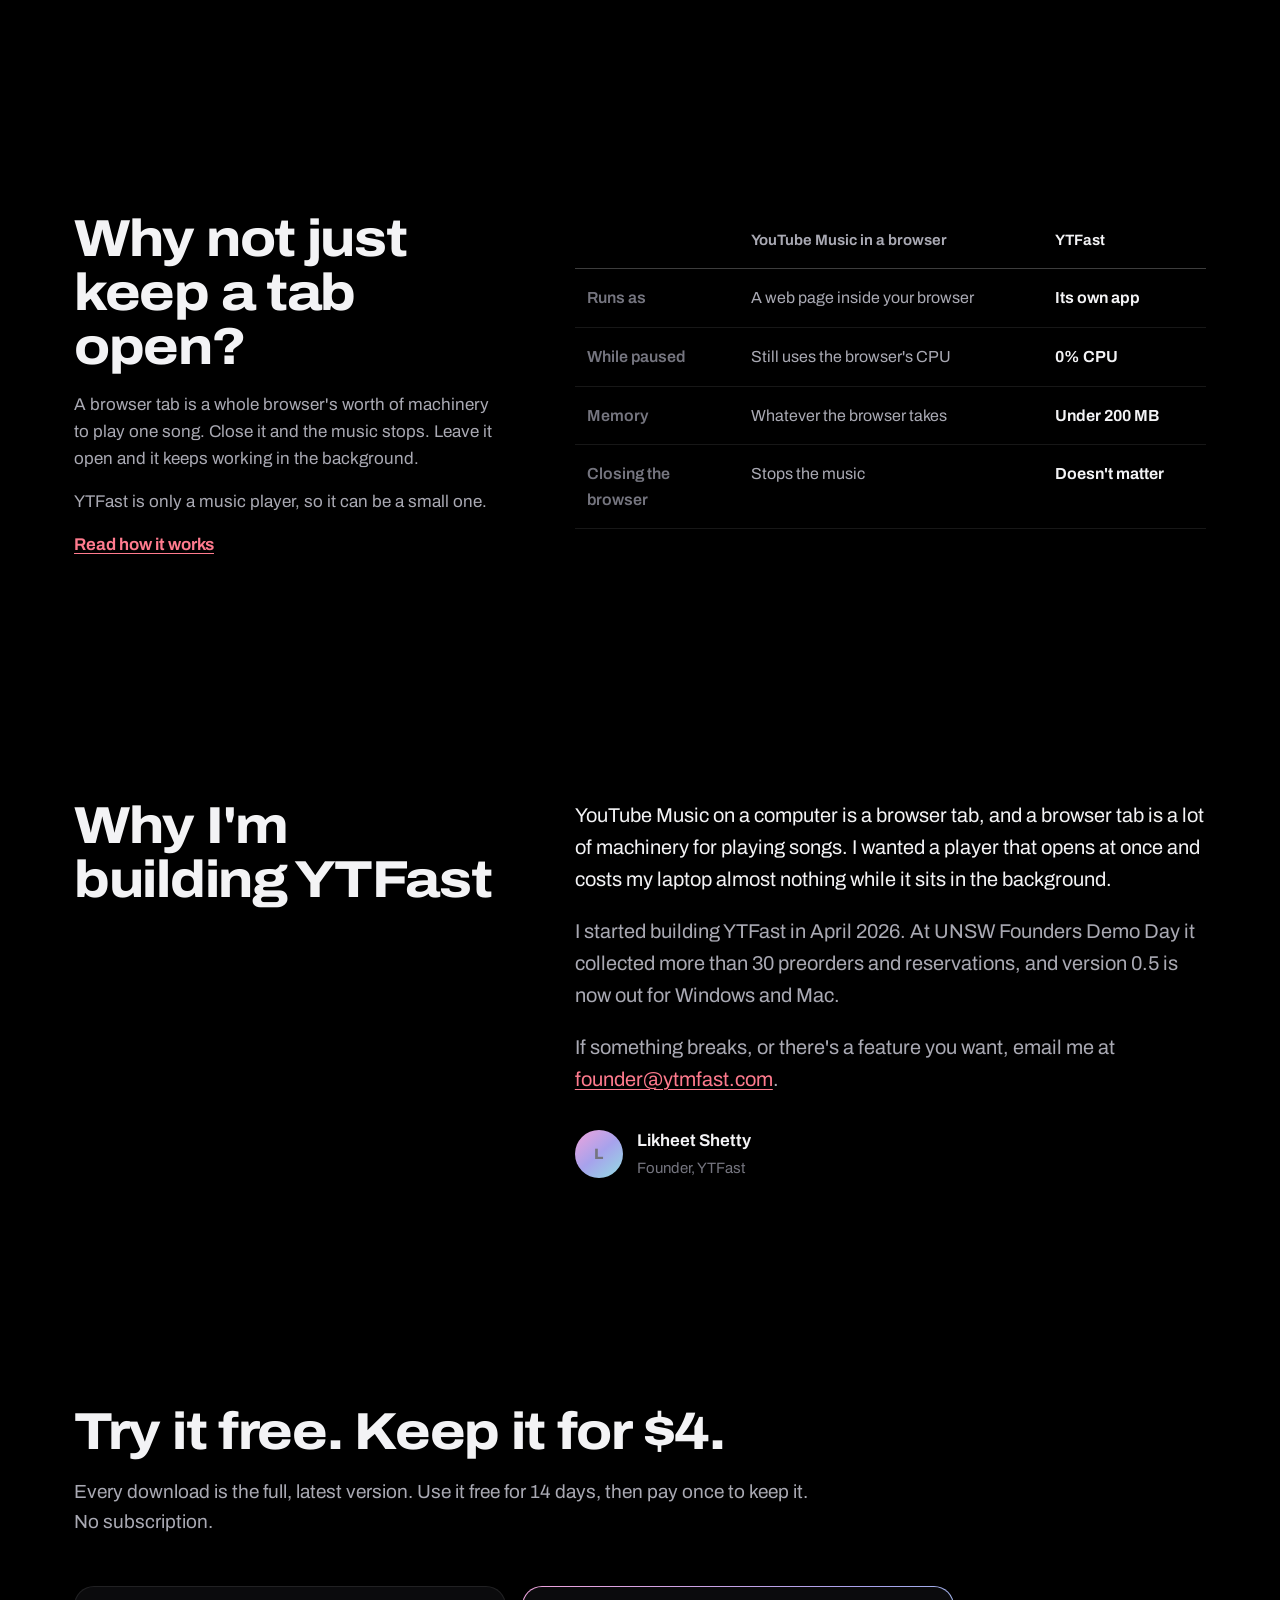
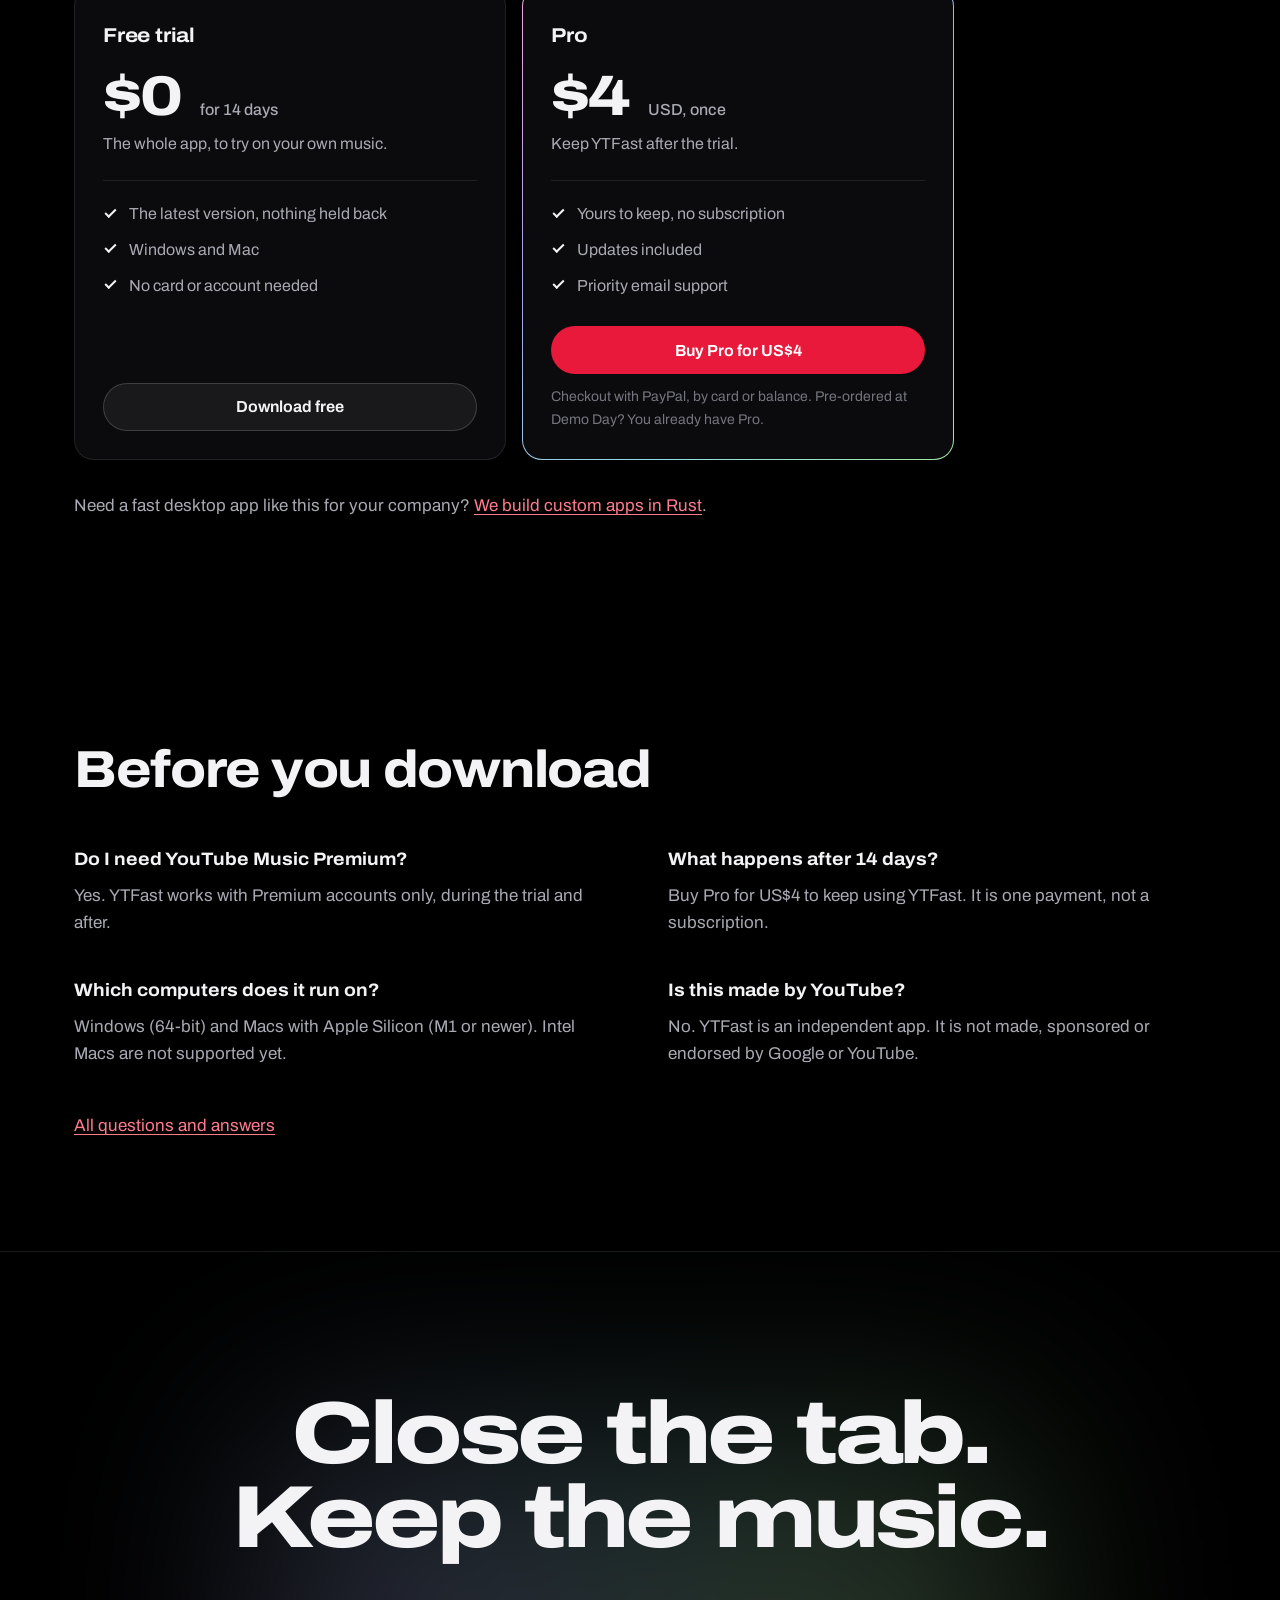
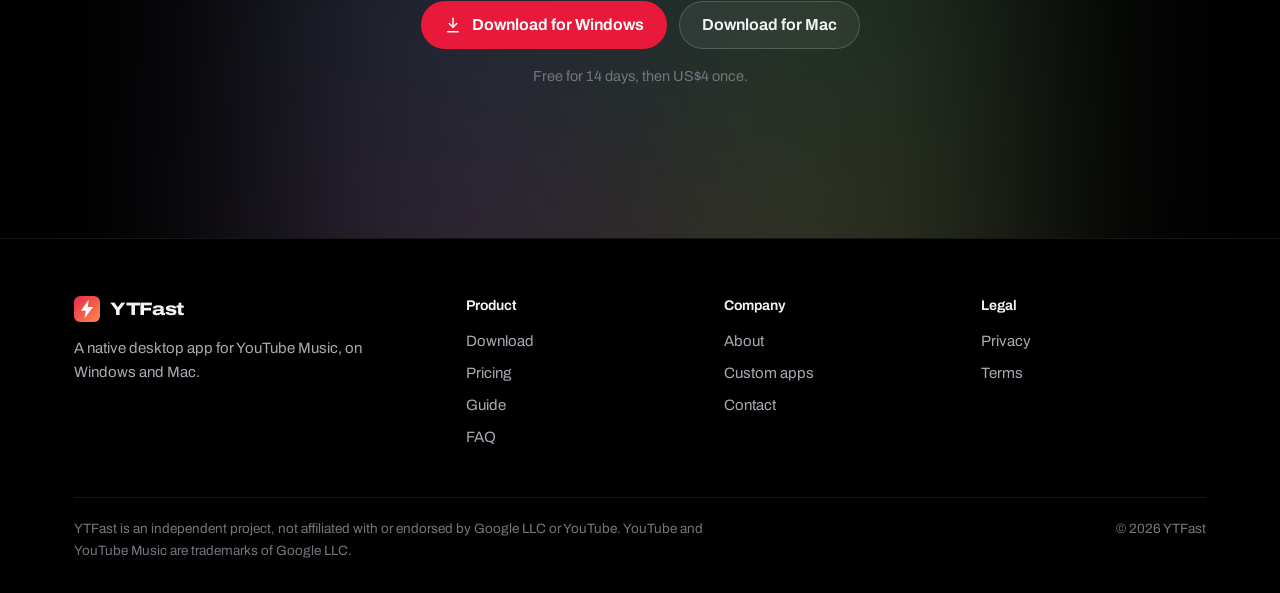
==== commit f772fdd0: "Redesign the site around the real app and the free trial - Show real demo-mode screenshots instead o" ====
--- a/index.html
+++ b/index.html
@@ -3,21 +3,24 @@
 <head>
   <meta charset="utf-8">
   <meta name="viewport" content="width=device-width, initial-scale=1">
-  <title>YTFast — YouTube Music, native and fast</title>
-  <meta name="description" content="YTFast is a desktop app for YouTube Music on Windows and Mac. It idles at 0% CPU, uses less than 200 MB of memory, and starts songs in about a second.">
+  <title>YTFast — YouTube Music, minus the browser</title>
+  <meta name="description" content="YTFast is a native desktop app for YouTube Music on Windows and Mac. Songs start in about a second, and it uses no CPU while paused. Free for 14 days, then US$4 once.">
   <link rel="canonical" href="https://ytmfast.com/">
   <meta property="og:type" content="website">
   <meta property="og:site_name" content="YTFast">
-  <meta property="og:title" content="YTFast — YouTube Music, native and fast">
-  <meta property="og:description" content="YTFast is a desktop app for YouTube Music on Windows and Mac. It idles at 0% CPU, uses less than 200 MB of memory, and starts songs in about a second.">
+  <meta property="og:title" content="YTFast — YouTube Music, minus the browser">
+  <meta property="og:description" content="A native desktop app for YouTube Music on Windows and Mac. Songs start in about a second, and it uses no CPU while paused.">
   <meta property="og:url" content="https://ytmfast.com/">
   <meta property="og:image" content="https://ytmfast.com/assets/og-image.png">
   <meta name="twitter:card" content="summary_large_image">
-  <meta name="theme-color" content="#131316">
+  <meta name="theme-color" content="#000000">
   <link rel="icon" href="favicon.ico" sizes="48x48">
   <link rel="icon" href="assets/logo.svg" type="image/svg+xml">
   <link rel="apple-touch-icon" href="assets/apple-touch-icon.png">
   <link rel="manifest" href="site.webmanifest">
+  <link rel="preconnect" href="https://fonts.googleapis.com">
+  <link rel="preconnect" href="https://fonts.gstatic.com" crossorigin>
+  <link rel="stylesheet" href="https://fonts.googleapis.com/css2?family=Archivo:wdth,wght@62..125,100..900&display=swap">
   <link rel="stylesheet" href="assets/styles.css">
 </head>
 <body>
@@ -30,11 +33,8 @@
       <nav class="nav-links" id="nav-links" aria-label="Main">
         <a href="what-is-ytfast.html">Guide</a>
         <a href="pricing.html">Pricing</a>
-        <a href="custom-apps.html">Custom apps</a>
         <a href="faq.html">FAQ</a>
         <a href="about.html">About</a>
-        <a href="https://github.com/Likheet/YTFast">GitHub</a>
-        <button class="icon-btn" id="theme-toggle" aria-label="Switch between light and dark theme"><svg class="i" viewBox="0 0 24 24" aria-hidden="true"><circle cx="12" cy="12" r="9"/><path d="M12 3a9 9 0 0 1 0 18z" fill="currentColor"/></svg></button>
         <a class="btn btn-primary nav-cta" href="download.html">Download</a>
       </nav>
     </div>
@@ -42,233 +42,189 @@
 
   <main id="content">
     <section class="hero">
-      <div class="container">
-        <div>
-          <a class="eyebrow" href="custom-apps.html"><b>Our first app</b>We build low-power desktop apps in Rust<svg class="i" viewBox="0 0 24 24" aria-hidden="true"><path d="M5 12h14"/><path d="m12 5 7 7-7 7"/></svg></a>
-          <h1><span class="name">YTFast</span>YouTube Music, native and fast</h1>
-          <p class="tagline">A desktop app for YouTube Music on Windows and Mac. It idles at 0% CPU, uses less than 200 MB of memory, and starts songs in about a second.</p>
-          <div class="actions">
-            <a class="btn btn-primary" href="download.html">Download</a>
-            <a class="btn btn-alt" href="what-is-ytfast.html">What is YTFast?</a>
-          </div>
-          <p class="hero-note">For YouTube Music Premium accounts, on Windows and on Macs with Apple Silicon.</p>
-        </div>
-        <div class="app-wrap" aria-hidden="true">
-          <div class="app">
-            <div class="app-top">
-              <span class="app-dots"><i></i><i></i><i></i></span>
-              <span class="app-search"><svg class="i" viewBox="0 0 24 24"><circle cx="11" cy="11" r="8"/><path d="m21 21-4.3-4.3"/></svg>Search</span>
-              <span class="app-avatar"></span>
-            </div>
-            <div class="app-body">
-              <div class="app-side">
-                <span class="app-nav on"><svg class="i" viewBox="0 0 24 24"><path d="m3 9 9-7 9 7v11a2 2 0 0 1-2 2H5a2 2 0 0 1-2-2z"/><path d="M9 22V12h6v10"/></svg>Home</span>
-                <span class="app-nav"><svg class="i" viewBox="0 0 24 24"><circle cx="12" cy="12" r="10"/><path d="m16.24 7.76-2.12 6.36-6.36 2.12 2.12-6.36z"/></svg>Explore</span>
-                <span class="app-nav"><svg class="i" viewBox="0 0 24 24"><path d="m16 6 4 14"/><path d="M12 6v14"/><path d="M8 8v12"/><path d="M4 4v16"/></svg>Library</span>
-                <span class="app-rule"></span>
-                <span class="sk" style="width:78%"></span>
-                <span class="sk" style="width:58%"></span>
-                <span class="sk" style="width:70%"></span>
-                <span class="sk" style="width:46%"></span>
-              </div>
-              <div class="app-main">
-                <div class="app-now">
-                  <span class="app-cover"><svg class="i" viewBox="0 0 24 24"><path d="M9 18V5l12-2v13"/><circle cx="6" cy="18" r="3"/><circle cx="18" cy="16" r="3"/></svg></span>
-                  <span class="sk sk-lg" style="width:72%"></span>
-                  <span class="sk" style="width:46%"></span>
-                </div>
-                <div>
-                  <div class="app-tabs"><span>Up next</span><span class="on">Lyrics</span><span>Related</span></div>
-                  <div class="app-lyrics">
-                    <span class="ly" style="width:64%"></span>
-                    <span class="ly" style="width:82%"></span>
-                    <span class="ly on" style="width:74%"></span>
-                    <span class="ly" style="width:56%"></span>
-                    <span class="ly" style="width:86%"></span>
-                    <span class="ly" style="width:48%"></span>
-                    <span class="ly" style="width:68%"></span>
-                  </div>
-                </div>
-              </div>
-            </div>
-            <div class="app-player">
-              <span class="app-ctl">
-                <svg class="i" viewBox="0 0 24 24"><path d="M19 20 9 12l10-8z"/><path d="M5 19V5"/></svg>
-                <span class="app-play"><svg class="i" viewBox="0 0 24 24"><path d="M6 3l14 9-14 9z"/></svg></span>
-                <svg class="i" viewBox="0 0 24 24"><path d="m5 4 10 8-10 8z"/><path d="M19 5v14"/></svg>
-              </span>
-              <span class="app-track"></span>
-              <span class="app-vol"></span>
-            </div>
-          </div>
-        </div>
-      </div>
-    </section>
-
-    <section class="stats" aria-label="The numbers">
-      <div class="container">
-        <div class="stat-row">
-          <div class="stat">
-            <p class="stat-value">0<span>%</span></p>
-            <p class="stat-label">CPU when idle or paused</p>
-          </div>
-          <div class="stat">
-            <p class="stat-value">&lt;200<span>MB</span></p>
-            <p class="stat-label">Memory in use</p>
-          </div>
-          <div class="stat">
-            <p class="stat-value">~1<span>second</span></p>
-            <p class="stat-label">For a song to start</p>
-          </div>
-        </div>
-        <p class="stats-note">Our own figures. Yours will vary with your computer and your connection.</p>
+      <div class="container hero-inner">
+        <a class="pill" href="download.html"><span class="dot" aria-hidden="true"></span>Version 0.5 is out for Windows and Mac</a>
+        <h1>YouTube Music, minus the browser.</h1>
+        <p class="tagline">A native desktop app for YouTube Music on Windows and Mac. Songs start in about a second, and it uses no CPU at all while paused.</p>
+        <div class="actions">
+          <a class="btn btn-primary" data-download="primary" href="https://github.com/Likheet/ytfast-releases/releases/latest/download/YTFast-for-Windows.zip"><svg class="i" viewBox="0 0 24 24" aria-hidden="true"><path d="M12 3v12"/><path d="m7 10 5 5 5-5"/><path d="M5 21h14"/></svg><span data-label>Download for Windows</span></a>
+          <a class="btn btn-alt" data-download="alt" href="https://github.com/Likheet/ytfast-releases/releases/latest/download/YTFast-for-Mac.zip">Download for Mac</a>
+        </div>
+        <p class="hero-note">Free for 14 days, then US$4 once. Needs YouTube Music Premium.</p>
+      </div>
+
+      <div class="container">
+        <figure class="shot hero-shot">
+          <div class="glow" aria-hidden="true"></div>
+          <img src="assets/screens/home.jpg" srcset="assets/screens/home-960.jpg 960w, assets/screens/home.jpg 1920w" sizes="(max-width: 1180px) 100vw, 1132px" width="1920" height="1200" alt="YTFast's Home screen, with Quick picks and Listen again" fetchpriority="high">
+          <figcaption>The real app, in demo mode with made-up music.</figcaption>
+        </figure>
+        <p class="proof"><strong>More than 30 preorders and reservations</strong> at UNSW Founders Demo Day, before the public launch. <a href="about.html">Read the story</a></p>
       </div>
     </section>
 
     <section class="section" id="features">
       <div class="container">
         <div class="section-head">
-          <p class="kicker">What you get</p>
-          <h2>All of YouTube Music, minus video</h2>
-          <p>Your library, your mixes and your lyrics, on screens drawn by the app itself instead of a web page.</p>
-        </div>
-        <div class="grid">
-          <div class="card">
-            <div class="icon"><svg class="i" viewBox="0 0 24 24" aria-hidden="true"><path d="M13 2 3 14h9l-1 8 10-12h-9z"/></svg></div>
-            <h3>Fast</h3>
-            <p>Songs start in about a second. The song under your pointer and the top search result are made ready ahead of time, so they start at once.</p>
-          </div>
-          <div class="card">
-            <div class="icon"><svg class="i" viewBox="0 0 24 24" aria-hidden="true"><path d="M12 3a6 6 0 0 0 9 9 9 9 0 1 1-9-9z"/></svg></div>
-            <h3>Light</h3>
-            <p>YTFast idles at 0% CPU and uses less than 200 MB of memory. While paused, it uses no CPU at all.</p>
-          </div>
-          <div class="card">
-            <div class="icon"><svg class="i" viewBox="0 0 24 24" aria-hidden="true"><path d="M9 18V5l12-2v13"/><circle cx="6" cy="18" r="3"/><circle cx="18" cy="16" r="3"/></svg></div>
+          <h2>Everything you use in YouTube Music, except video</h2>
+          <p>Your library, your mixes and your lyrics, in an app that opens at once and stays out of the way.</p>
+        </div>
+
+        <div class="bento">
+          <article class="tile tile-wide">
             <h3>Every screen you know</h3>
-            <p>Home, Explore, Library, search, albums, artists, playlists and moods, each on its own screen.</p>
-          </div>
-          <div class="card">
-            <div class="icon"><svg class="i" viewBox="0 0 24 24" aria-hidden="true"><path d="M12 2a3 3 0 0 0-3 3v7a3 3 0 0 0 6 0V5a3 3 0 0 0-3-3z"/><path d="M19 10v2a7 7 0 0 1-14 0v-2"/><path d="M12 19v3"/></svg></div>
+            <p>Home, Explore, Library, search, albums, artists, playlists and moods, laid out the way YouTube Music lays them out.</p>
+            <img class="tile-img" src="assets/screens/home-picks.jpg" width="1290" height="470" alt="Quick picks on YTFast's Home screen" loading="lazy">
+          </article>
+
+          <article class="tile tile-stat">
+            <p class="stat-big">~1<span>s</span></p>
+            <h3>Songs start in about a second</h3>
+            <p>The song under your pointer and the top search result are made ready ahead of time.</p>
+          </article>
+
+          <article class="tile tile-stat">
+            <p class="stat-big">0<span>%</span></p>
+            <h3>No CPU while paused</h3>
+            <p>And under 200 MB of memory while it plays, because there is no browser underneath.</p>
+          </article>
+
+          <article class="tile tile-wide">
+            <h3>Your whole library</h3>
+            <p>Liked songs, playlists, albums and artists. Make and edit playlists, save albums and follow artists.</p>
+            <img class="tile-img" src="assets/screens/library-row.jpg" width="1290" height="470" alt="YTFast's Library, with playlists, albums and artists" loading="lazy">
+          </article>
+
+          <article class="tile">
+            <div class="keys" aria-hidden="true"><kbd>Space</kbd><kbd>J</kbd><kbd>K</kbd><kbd>L</kbd><kbd>/</kbd></div>
+            <h3>Keyboard first</h3>
+            <p>YouTube Music's own shortcuts, plus your media keys and your computer's media controls.</p>
+          </article>
+
+          <article class="tile">
+            <div class="tile-mark" aria-hidden="true"><svg class="i" viewBox="0 0 24 24"><path d="M12 2a3 3 0 0 0-3 3v7a3 3 0 0 0 6 0V5a3 3 0 0 0-3-3z"/><path d="M19 10v2a7 7 0 0 1-14 0v-2"/><path d="M12 19v3"/></svg></div>
             <h3>Lyrics that follow the song</h3>
-            <p>The line being sung is lit. Click any line to jump there. The player page takes its colours from the song's cover.</p>
-          </div>
-          <div class="card">
-            <div class="icon"><svg class="i" viewBox="0 0 24 24" aria-hidden="true"><path d="m16 6 4 14"/><path d="M12 6v14"/><path d="M8 8v12"/><path d="M4 4v16"/></svg></div>
-            <h3>Your library</h3>
-            <p>Like songs, save albums and playlists, subscribe to artists, and make, rename and edit your own playlists.</p>
-          </div>
-          <div class="card">
-            <div class="icon"><svg class="i" viewBox="0 0 24 24" aria-hidden="true"><rect x="2" y="4" width="20" height="16" rx="2"/><path d="M6 8h.01"/><path d="M10 8h.01"/><path d="M14 8h.01"/><path d="M18 8h.01"/><path d="M8 12h.01"/><path d="M12 12h.01"/><path d="M16 12h.01"/><path d="M7 16h10"/></svg></div>
-            <h3>Keyboard and media keys</h3>
-            <p>Shortcuts for play, seek, volume and search. Your keyboard's media keys and your computer's own media controls work too.</p>
-          </div>
-          <div class="card">
-            <div class="icon"><svg class="i" viewBox="0 0 24 24" aria-hidden="true"><rect x="3" y="11" width="18" height="11" rx="2"/><path d="M7 11V7a5 5 0 0 1 10 0v4"/></svg></div>
-            <h3>Your own sign-in</h3>
-            <p>YTFast uses the YouTube Music sign-in already in your browser. It stays on your computer and is only ever sent to YouTube.</p>
-          </div>
-          <div class="card">
-            <div class="icon"><svg class="i" viewBox="0 0 24 24" aria-hidden="true"><path d="m22 7-8.5 8.5-5-5L2 17"/><path d="M16 7h6v6"/></svg></div>
-            <h3>Your mixes keep learning</h3>
-            <p>Plays are reported to YouTube as they are on the website, so History, Home and your mixes stay up to date.</p>
-          </div>
-          <div class="card">
-            <div class="icon"><svg class="i" viewBox="0 0 24 24" aria-hidden="true"><path d="m16 18 6-6-6-6"/><path d="m8 6-6 6 6 6"/></svg></div>
-            <h3>Source on GitHub</h3>
-            <p>Written in Rust on fastframe, the foundation Spotifast is built on. The code is public for anyone to read.</p>
-          </div>
-        </div>
+            <p>The line being sung is lit. Click any line to jump there. The player takes its colours from the cover.</p>
+          </article>
+
+          <article class="tile">
+            <div class="tile-mark" aria-hidden="true"><svg class="i" viewBox="0 0 24 24"><rect x="3" y="11" width="18" height="11" rx="2"/><path d="M7 11V7a5 5 0 0 1 10 0v4"/></svg></div>
+            <h3>Your sign-in stays yours</h3>
+            <p>YTFast uses the YouTube Music sign-in already in your browser. It stays on your computer and only goes to YouTube.</p>
+          </article>
+        </div>
+        <p class="fine">Speed and memory figures are our own measurements. Yours will vary with your computer and your connection.</p>
       </div>
     </section>
 
     <section class="section" id="why">
-      <div class="container split">
-        <div>
-          <p class="kicker">Why a separate app</p>
-          <h2>A music player should not need a browser</h2>
-          <p>YouTube Music on a computer is a web page, and a web page uses the CPU and memory of a browser even when all it does is play a song.</p>
-          <p>YTFast draws its own screens and plays the audio itself. It aims to open in under a second and to cost your computer almost nothing while it runs.</p>
-          <a class="link-arrow" href="what-is-ytfast.html">Read the guide<svg class="i" viewBox="0 0 24 24" aria-hidden="true"><path d="M5 12h14"/><path d="m12 5 7 7-7 7"/></svg></a>
-        </div>
-        <div class="compare">
-          <div class="compare-item">
-            <h3>YouTube Music in a browser</h3>
+      <div class="container compare-wrap">
+        <div>
+          <h2>Why not just keep a tab open?</h2>
+          <p>A browser tab is a whole browser's worth of machinery to play one song. Close it and the music stops. Leave it open and it keeps working in the background.</p>
+          <p>YTFast is only a music player, so it can be a small one.</p>
+          <p><a class="link-arrow" href="what-is-ytfast.html">Read how it works</a></p>
+        </div>
+        <table class="compare-table">
+          <thead>
+            <tr><th scope="col"><span hidden>Measure</span></th><th scope="col">YouTube Music in a browser</th><th scope="col" class="us">YTFast</th></tr>
+          </thead>
+          <tbody>
+            <tr><th scope="row">Runs as</th><td>A web page inside your browser</td><td class="us">Its own app</td></tr>
+            <tr><th scope="row">While paused</th><td>Still uses the browser's CPU</td><td class="us">0% CPU</td></tr>
+            <tr><th scope="row">Memory</th><td>Whatever the browser takes</td><td class="us">Under 200 MB</td></tr>
+            <tr><th scope="row">Closing the browser</th><td>Stops the music</td><td class="us">Doesn't matter</td></tr>
+          </tbody>
+        </table>
+      </div>
+    </section>
+
+    <section class="section" id="founder">
+      <div class="container founder">
+        <h2>Why I'm building YTFast</h2>
+        <div class="founder-body">
+          <p>YouTube Music on a computer is a browser tab, and a browser tab is a lot of machinery for playing songs. I wanted a player that opens at once and costs my laptop almost nothing while it sits in the background.</p>
+          <p>I started building YTFast in April 2026. At UNSW Founders Demo Day it collected more than 30 preorders and reservations, and version 0.5 is now out for Windows and Mac.</p>
+          <p>If something breaks, or there's a feature you want, email me at <a href="mailto:founder@ytmfast.com">founder@ytmfast.com</a>.</p>
+          <div class="signoff">
+            <span class="avatar" aria-hidden="true">L</span>
+            <div><b>Likheet Shetty</b><span>Founder, YTFast</span></div>
+          </div>
+        </div>
+      </div>
+    </section>
+
+    <section class="section" id="pricing">
+      <div class="container">
+        <div class="section-head">
+          <h2>Try it free. Keep it for $4.</h2>
+          <p>Every download is the full, latest version. Use it free for 14 days, then pay once to keep it. No subscription.</p>
+        </div>
+        <div class="plans two">
+          <div class="plan">
+            <h3>Free trial</h3>
+            <p class="price">$0 <span>for 14 days</span></p>
+            <p class="plan-for">The whole app, to try on your own music.</p>
             <ul>
-              <li><svg class="i" viewBox="0 0 24 24" aria-hidden="true"><path d="M5 12h14"/></svg>A web page running in a browser</li>
-              <li><svg class="i" viewBox="0 0 24 24" aria-hidden="true"><path d="M5 12h14"/></svg>Uses a browser's CPU and memory, even when all it does is play a song</li>
+              <li>The latest version, nothing held back</li>
+              <li>Windows and Mac</li>
+              <li>No card or account needed</li>
             </ul>
-          </div>
-          <div class="compare-item is-us">
-            <h3>YTFast</h3>
+            <a class="btn btn-alt" href="download.html">Download free</a>
+          </div>
+          <div class="plan featured">
+            <h3>Pro</h3>
+            <p class="price">$4 <span>USD, once</span></p>
+            <p class="plan-for">Keep YTFast after the trial.</p>
             <ul>
-              <li><svg class="i" viewBox="0 0 24 24" aria-hidden="true"><path d="M20 6 9 17l-5-5"/></svg>Draws its own screens and plays the audio itself</li>
-              <li><svg class="i" viewBox="0 0 24 24" aria-hidden="true"><path d="M20 6 9 17l-5-5"/></svg>0% CPU when idle or paused</li>
-              <li><svg class="i" viewBox="0 0 24 24" aria-hidden="true"><path d="M20 6 9 17l-5-5"/></svg>Less than 200 MB of memory</li>
-              <li><svg class="i" viewBox="0 0 24 24" aria-hidden="true"><path d="M20 6 9 17l-5-5"/></svg>Songs start in about a second</li>
+              <li>Yours to keep, no subscription</li>
+              <li>Updates included</li>
+              <li>Priority email support</li>
             </ul>
-          </div>
-        </div>
-      </div>
-    </section>
-
-    <section class="section" id="pricing">
+            <a class="btn btn-primary" href="https://www.paypal.com/ncp/payment/6EYYS2JXDCUHE">Buy Pro for US$4</a>
+            <p class="plan-note">Checkout with PayPal, by card or balance. Pre-ordered at Demo Day? You already have Pro.</p>
+          </div>
+        </div>
+        <p class="plans-foot">Need a fast desktop app like this for your company? <a href="custom-apps.html">We build custom apps in Rust</a>.</p>
+      </div>
+    </section>
+
+    <section class="section" id="questions">
       <div class="container">
         <div class="section-head">
-          <p class="kicker">Pricing</p>
-          <h2>Free to build, $4 ready-made</h2>
-          <p>The full app is free. Pro adds installers, automatic updates and support for a single payment.</p>
-        </div>
-        <div class="plans">
-          <div class="plan">
-            <h3>Free</h3>
-            <p class="price">$0</p>
-            <p class="plan-for">The full app, as a zip or built from source.</p>
-            <a class="btn btn-alt" href="download.html">Download</a>
-          </div>
-          <div class="plan featured">
-            <h3>Pro <span class="badge">Pre-order</span></h3>
-            <p class="price">$4 <span>once</span></p>
-            <p class="plan-for">Installers, automatic updates and priority support.</p>
-            <a class="btn btn-primary" href="pricing.html">See pricing</a>
-          </div>
-          <div class="plan">
-            <h3>Enterprise</h3>
-            <p class="price">Custom</p>
-            <p class="plan-for">A Rust app built for your company.</p>
-            <a class="btn btn-alt" href="custom-apps.html">Custom apps</a>
-          </div>
-        </div>
-      </div>
-    </section>
-
-    <section class="section" id="custom">
-      <div class="container">
-        <div class="cta-card">
-          <div>
-            <p class="kicker">Custom apps</p>
-            <h2>Need an app like this?</h2>
-            <p>YTFast is also our showcase. We build desktop apps in Rust that open at once, idle at 0% CPU, and stay small in memory, and we can build one around what your team needs.</p>
-          </div>
-          <div class="actions">
-            <a class="btn btn-primary" href="custom-apps.html">See custom apps</a>
-            <a class="btn btn-alt" href="mailto:hello@ytmfast.com?subject=Custom%20Rust%20app">Email us</a>
-          </div>
-        </div>
-      </div>
-    </section>
-
-    <section class="section">
-      <div class="container duo">
-        <div class="panel" id="status">
-          <h2>Where things stand</h2>
-          <p>YTFast is at its third version, with builds for Windows and Mac on GitHub. The newest build renews its sign-in by itself and has a new look.</p>
-          <p><a href="download.html">How to get it</a></p>
-        </div>
-        <div class="panel" id="credits">
-          <h2>Standing on Spotifast</h2>
-          <p>YTFast builds on <a href="https://github.com/crmne/fastframe">fastframe</a> and learns from <a href="https://github.com/crmne/spotifast">Spotifast</a>, both by Carmine Paolino. If you want the same idea for Spotify, use Spotifast.</p>
-        </div>
+          <h2>Before you download</h2>
+        </div>
+        <dl class="qa">
+          <div>
+            <dt>Do I need YouTube Music Premium?</dt>
+            <dd>Yes. YTFast works with Premium accounts only, during the trial and after.</dd>
+          </div>
+          <div>
+            <dt>What happens after 14 days?</dt>
+            <dd>Buy Pro for US$4 to keep using YTFast. It is one payment, not a subscription.</dd>
+          </div>
+          <div>
+            <dt>Which computers does it run on?</dt>
+            <dd>Windows (64-bit) and Macs with Apple Silicon (M1 or newer). Intel Macs are not supported yet.</dd>
+          </div>
+          <div>
+            <dt>Is this made by YouTube?</dt>
+            <dd>No. YTFast is an independent app. It is not made, sponsored or endorsed by Google or YouTube.</dd>
+          </div>
+        </dl>
+        <p class="qa-more"><a href="faq.html">All questions and answers</a></p>
+      </div>
+    </section>
+
+    <section class="closing">
+      <div class="glow" aria-hidden="true"></div>
+      <div class="container">
+        <h2>Close the tab. Keep the music.</h2>
+        <div class="actions">
+          <a class="btn btn-primary" data-download="primary" href="https://github.com/Likheet/ytfast-releases/releases/latest/download/YTFast-for-Windows.zip"><svg class="i" viewBox="0 0 24 24" aria-hidden="true"><path d="M12 3v12"/><path d="m7 10 5 5 5-5"/><path d="M5 21h14"/></svg><span data-label>Download for Windows</span></a>
+          <a class="btn btn-alt" data-download="alt" href="https://github.com/Likheet/ytfast-releases/releases/latest/download/YTFast-for-Mac.zip">Download for Mac</a>
+        </div>
+        <p class="hero-note">Free for 14 days, then US$4 once.</p>
       </div>
     </section>
   </main>
@@ -278,14 +234,14 @@
       <div class="footer-grid">
         <div class="footer-brand">
           <a class="brand" href="index.html"><img src="assets/logo.svg" alt="" width="26" height="26">YTFast</a>
-          <p>Low-power desktop apps in Rust. YTFast, for YouTube Music, is the first.</p>
+          <p>A native desktop app for YouTube Music, on Windows and Mac.</p>
         </div>
         <div>
           <p class="footer-title">Product</p>
           <nav aria-label="Product">
-            <a href="what-is-ytfast.html">Guide</a>
             <a href="download.html">Download</a>
             <a href="pricing.html">Pricing</a>
+            <a href="what-is-ytfast.html">Guide</a>
             <a href="faq.html">FAQ</a>
           </nav>
         </div>
@@ -294,7 +250,6 @@
           <nav aria-label="Company">
             <a href="about.html">About</a>
             <a href="custom-apps.html">Custom apps</a>
-            <a href="https://github.com/Likheet/YTFast">GitHub</a>
             <a href="mailto:hello@ytmfast.com">Contact</a>
           </nav>
         </div>
--- a/assets/styles.css
+++ b/assets/styles.css
@@ -1,52 +1,36 @@
+/*
+  YTFast site styles. Dark only: the page sits on the app's own black so the
+  real screenshots blend into it. One family (Archivo) carries the page, set
+  wide for headlines. Red is kept for actions; the pastel colours come from
+  the covers YTFast draws in its demo mode.
+*/
+
 :root {
-  --bg: #ffffff;
-  --bg-soft: #f6f6f7;
-  --bg-elev: #ffffff;
-  --border: #e2e2e3;
-  --text: #1f1f24;
-  --text-2: #5b5b66;
-  --text-3: #8a8a94;
-  --brand: #d6243f;
-  --brand-2: #f0562e;
-  --brand-soft: rgba(214, 36, 63, 0.1);
-  --btn-text: #ffffff;
-  --shadow: 0 12px 40px rgba(20, 20, 30, 0.12);
+  --bg: #000000;
+  --bg-soft: #0b0b0d;
+  --bg-elev: #121215;
+  --bg-hover: #18181c;
+  --border: rgba(255, 255, 255, 0.09);
+  --border-strong: rgba(255, 255, 255, 0.16);
+  --rule: rgba(255, 255, 255, 0.24);
+  --text: #f3f3f5;
+  --text-2: #a9a9b3;
+  --text-3: #75757f;
+  --link: #ff7b8e;
+  --action: #e8193a;
+  --action-hover: #f42d4c;
+  --action-text: #ffffff;
+  --iri-pink: #f0a3dc;
+  --iri-lilac: #a7a2ec;
+  --iri-aqua: #93dde2;
+  --iri-mint: #a2e3a0;
+  --iri-butter: #e9e19a;
   --nav-h: 64px;
-  --max-w: 1152px;
-  color-scheme: light;
-}
-
-@media (prefers-color-scheme: dark) {
-  :root:not([data-theme="light"]) {
-    --bg: #1b1b1f;
-    --bg-soft: #202127;
-    --bg-elev: #26272e;
-    --border: #2e2e36;
-    --text: #dfdfd6;
-    --text-2: #a3a3ad;
-    --text-3: #6e6e78;
-    --brand: #ff5a6e;
-    --brand-2: #ff8a4c;
-    --brand-soft: rgba(255, 90, 110, 0.14);
-    --btn-text: #1b1b1f;
-    --shadow: 0 12px 40px rgba(0, 0, 0, 0.45);
-    color-scheme: dark;
-  }
-}
-
-:root[data-theme="dark"] {
-  --bg: #1b1b1f;
-  --bg-soft: #202127;
-  --bg-elev: #26272e;
-  --border: #2e2e36;
-  --text: #dfdfd6;
-  --text-2: #a3a3ad;
-  --text-3: #6e6e78;
-  --brand: #ff5a6e;
-  --brand-2: #ff8a4c;
-  --brand-soft: rgba(255, 90, 110, 0.14);
-  --btn-text: #1b1b1f;
-  --shadow: 0 12px 40px rgba(0, 0, 0, 0.45);
+  --max-w: 1180px;
+  --radius-s: 8px;
+  --radius: 14px;
+  --radius-l: 20px;
+  --font: "Archivo", ui-sans-serif, system-ui, -apple-system, "Segoe UI", Roboto, sans-serif;
   color-scheme: dark;
 }
 
@@ -59,25 +43,40 @@
 html {
   scroll-behavior: smooth;
   scroll-padding-top: calc(var(--nav-h) + 16px);
+  -webkit-text-size-adjust: 100%;
 }
 
 body {
   margin: 0;
   background: var(--bg);
   color: var(--text);
-  font-family: Inter, ui-sans-serif, system-ui, -apple-system, "Segoe UI", Roboto, sans-serif;
-  font-size: 16px;
-  line-height: 1.65;
+  font-family: var(--font);
+  font-size: 17px;
+  line-height: 1.6;
   -webkit-font-smoothing: antialiased;
+  overflow-x: hidden;
+}
+
+img {
+  max-width: 100%;
+  height: auto;
 }
 
 a {
-  color: var(--brand);
-  text-decoration: none;
+  color: var(--link);
+  text-decoration: underline;
+  text-decoration-thickness: 1px;
+  text-underline-offset: 3px;
 }
 
 a:hover {
-  text-decoration: underline;
+  text-decoration-thickness: 2px;
+}
+
+:focus-visible {
+  outline: 2px solid var(--text);
+  outline-offset: 3px;
+  border-radius: 4px;
 }
 
 [hidden] {
@@ -96,12 +95,49 @@
   top: 8px;
   background: var(--bg-elev);
   padding: 8px 12px;
-  border-radius: 8px;
+  border-radius: var(--radius-s);
   z-index: 100;
 }
 
 .skip-link:focus {
   left: 8px;
+}
+
+/* Type */
+
+h1,
+h2,
+h3 {
+  font-stretch: 112%;
+  color: var(--text);
+}
+
+h1 {
+  font-weight: 800;
+  letter-spacing: -0.035em;
+}
+
+h2 {
+  font-weight: 760;
+  letter-spacing: -0.025em;
+}
+
+h3 {
+  font-weight: 700;
+  letter-spacing: -0.01em;
+}
+
+/* Icons */
+
+svg.i {
+  width: 1em;
+  height: 1em;
+  flex: none;
+  fill: none;
+  stroke: currentColor;
+  stroke-width: 2;
+  stroke-linecap: round;
+  stroke-linejoin: round;
 }
 
 /* Nav */
@@ -111,8 +147,9 @@
   top: 0;
   z-index: 50;
   height: var(--nav-h);
-  background: color-mix(in srgb, var(--bg) 85%, transparent);
-  backdrop-filter: blur(10px);
+  background: rgba(0, 0, 0, 0.72);
+  backdrop-filter: saturate(1.6) blur(16px);
+  -webkit-backdrop-filter: saturate(1.6) blur(16px);
   border-bottom: 1px solid var(--border);
 }
 
@@ -128,11 +165,10 @@
   align-items: center;
   gap: 10px;
   color: var(--text);
-  font-weight: 650;
-  font-size: 17px;
-}
-
-.brand:hover {
+  font-weight: 800;
+  font-stretch: 118%;
+  font-size: 18px;
+  letter-spacing: -0.02em;
   text-decoration: none;
 }
 
@@ -144,323 +180,520 @@
 .nav-links {
   display: flex;
   align-items: center;
-  gap: 4px;
+  gap: 2px;
   margin-left: auto;
 }
 
 .nav-links a {
-  color: var(--text);
-  font-size: 14px;
+  color: var(--text-2);
+  font-size: 15px;
   font-weight: 500;
   padding: 8px 12px;
-  border-radius: 8px;
+  border-radius: var(--radius-s);
+  text-decoration: none;
 }
 
 .nav-links a:hover,
 .nav-links a[aria-current="page"] {
-  color: var(--brand);
+  color: var(--text);
+}
+
+.nav-links a[aria-current="page"] {
+  font-weight: 650;
+}
+
+.nav-links a.nav-cta {
+  margin-left: 12px;
+  padding: 8px 16px;
+  color: var(--action-text);
+  font-weight: 650;
+}
+
+.icon-btn {
+  display: inline-flex;
+  align-items: center;
+  justify-content: center;
+  width: 38px;
+  height: 38px;
+  border: 1px solid var(--border-strong);
+  border-radius: var(--radius-s);
+  background: transparent;
+  color: var(--text-2);
+  cursor: pointer;
+  font-size: 18px;
+}
+
+.icon-btn:hover {
+  color: var(--text);
+}
+
+.nav-toggle {
+  display: none;
+}
+
+/* Buttons */
+
+.btn {
+  display: inline-flex;
+  align-items: center;
+  justify-content: center;
+  gap: 10px;
+  min-height: 48px;
+  padding: 12px 22px;
+  border-radius: 999px;
+  border: 1px solid transparent;
+  font: inherit;
+  font-size: 16px;
+  font-weight: 650;
+  line-height: 1.2;
   text-decoration: none;
+  cursor: pointer;
+  transition: background-color 0.15s, border-color 0.15s;
+}
+
+.btn svg {
+  font-size: 18px;
+}
+
+.btn-primary {
+  background: var(--action);
+  color: var(--action-text);
+}
+
+.btn-primary:hover {
+  background: var(--action-hover);
+}
+
+.btn-alt {
+  background: rgba(255, 255, 255, 0.06);
+  border-color: var(--border-strong);
+  color: var(--text);
+}
+
+.btn-alt:hover {
+  background: rgba(255, 255, 255, 0.1);
+}
+
+.nav-links .btn {
+  min-height: 0;
+}
+
+.actions {
+  display: flex;
+  flex-wrap: wrap;
+  align-items: center;
+  gap: 12px;
+  margin-top: 28px;
+}
+
+.link-arrow {
+  font-weight: 650;
 }
 
 .badge {
-  font-size: 12px;
-  font-weight: 600;
-  color: var(--brand);
-  background: var(--brand-soft);
+  font-size: 13px;
+  font-weight: 650;
+  font-stretch: 100%;
+  letter-spacing: 0;
+  color: var(--text);
+  background: rgba(255, 255, 255, 0.08);
   padding: 3px 10px;
   border-radius: 999px;
   white-space: nowrap;
 }
 
-.icon-btn {
-  display: inline-flex;
-  align-items: center;
-  justify-content: center;
-  width: 36px;
-  height: 36px;
-  border: 1px solid var(--border);
-  border-radius: 8px;
-  background: transparent;
-  color: var(--text-2);
-  cursor: pointer;
-  font-size: 16px;
-}
-
-.icon-btn:hover {
-  color: var(--text);
-  border-color: var(--text-3);
-}
-
-.nav-toggle {
-  display: none;
-}
-
-/* Buttons */
-
-.btn {
-  display: inline-block;
-  padding: 10px 22px;
-  border-radius: 999px;
-  font-size: 15px;
-  font-weight: 600;
-  border: 1px solid transparent;
-  transition: filter 0.15s, border-color 0.15s;
-}
-
-.btn:hover {
-  text-decoration: none;
-  filter: brightness(1.08);
-}
-
-.btn-primary {
-  background: var(--brand);
-  color: var(--btn-text);
-}
-
-.btn-alt {
-  background: var(--bg-soft);
-  border-color: var(--border);
-  color: var(--text);
-}
-
-.btn-alt:hover {
-  border-color: var(--text-3);
-}
-
-/* Hero */
-
-.hero {
-  padding: 80px 0 56px;
-}
-
-.hero .container {
-  display: grid;
-  grid-template-columns: minmax(0, 1fr) minmax(0, 1fr);
-  gap: 48px;
-  align-items: center;
-}
-
-.hero h1 {
-  margin: 0;
-  font-size: clamp(40px, 6vw, 60px);
-  line-height: 1.08;
-  letter-spacing: -0.02em;
-  font-weight: 750;
-}
-
-.hero .name {
-  display: block;
-  background: linear-gradient(120deg, var(--brand) 20%, var(--brand-2));
-  -webkit-background-clip: text;
-  background-clip: text;
-  color: transparent;
-}
-
-.hero .tagline {
-  margin: 20px 0 0;
-  max-width: 540px;
-  font-size: 20px;
-  line-height: 1.5;
-  color: var(--text-2);
-}
-
-.actions {
-  display: flex;
-  flex-wrap: wrap;
-  gap: 12px;
-  margin-top: 32px;
-}
-
-.hero-note {
-  margin: 20px 0 0;
-  font-size: 14px;
-  color: var(--text-3);
-}
-
 code {
   font-family: ui-monospace, "Cascadia Code", Consolas, monospace;
-  font-size: 0.9em;
-  background: var(--bg-soft);
+  font-size: 0.86em;
+  background: var(--bg-elev);
   border: 1px solid var(--border);
   border-radius: 5px;
   padding: 1px 6px;
   overflow-wrap: anywhere;
 }
 
-/* App window concept */
-
-.mock-wrap {
+kbd {
+  display: inline-flex;
+  align-items: center;
+  justify-content: center;
+  min-width: 44px;
+  height: 44px;
+  padding: 0 12px;
+  border: 1px solid var(--border-strong);
+  border-bottom-width: 3px;
+  border-radius: 10px;
+  background: var(--bg-hover);
+  color: var(--text);
+  font-family: var(--font);
+  font-size: 15px;
+  font-weight: 650;
+}
+
+/* Hero */
+
+.hero {
   position: relative;
-}
-
-.mock-wrap::before {
-  content: "";
+  padding: 96px 0 0;
+  text-align: center;
+}
+
+.hero-inner {
+  display: flex;
+  flex-direction: column;
+  align-items: center;
+}
+
+.pill {
+  display: inline-flex;
+  align-items: center;
+  gap: 8px;
+  margin-bottom: 28px;
+  padding: 6px 14px;
+  border: 1px solid var(--border-strong);
+  border-radius: 999px;
+  background: rgba(255, 255, 255, 0.04);
+  color: var(--text-2);
+  font-size: 14px;
+  font-weight: 500;
+  text-decoration: none;
+}
+
+.pill:hover {
+  color: var(--text);
+  background: rgba(255, 255, 255, 0.08);
+}
+
+.pill .dot {
+  width: 8px;
+  height: 8px;
+  border-radius: 50%;
+  background: linear-gradient(135deg, var(--iri-pink), var(--iri-aqua));
+}
+
+.hero h1 {
+  margin: 0;
+  max-width: 13ch;
+  font-size: clamp(42px, 7.8vw, 100px);
+  font-stretch: 125%;
+  line-height: 0.95;
+  letter-spacing: -0.045em;
+}
+
+.hero .tagline {
+  margin: 28px 0 0;
+  max-width: 34em;
+  font-size: 20px;
+  line-height: 1.5;
+  color: var(--text-2);
+}
+
+.hero .actions {
+  justify-content: center;
+  margin-top: 36px;
+}
+
+.hero-note {
+  margin: 16px 0 0;
+  font-size: 14.5px;
+  color: var(--text-3);
+}
+
+/* Screenshots */
+
+.shot {
+  position: relative;
+  margin: 0;
+}
+
+.shot img {
+  position: relative;
+  display: block;
+  width: 100%;
+  border: 1px solid var(--border-strong);
+  border-radius: var(--radius);
+  background: #000;
+}
+
+.hero-shot {
+  margin-top: 72px;
+}
+
+/* The glow behind the hero shot, in the colours of the demo covers */
+.glow {
   position: absolute;
-  inset: 10% 5%;
-  background: linear-gradient(120deg, var(--brand), var(--brand-2));
-  filter: blur(72px);
-  opacity: 0.35;
-  z-index: 0;
-}
-
-.mock {
-  position: relative;
-  z-index: 1;
-  border: 1px solid var(--border);
-  border-radius: 12px;
-  background: var(--bg-elev);
-  box-shadow: var(--shadow);
-  overflow: hidden;
-}
-
-.mock-bar {
-  display: flex;
-  gap: 6px;
-  padding: 10px 12px;
-  border-bottom: 1px solid var(--border);
-  background: var(--bg-soft);
-}
-
-.mock-bar span {
-  width: 10px;
-  height: 10px;
-  border-radius: 50%;
-  background: var(--border);
-}
-
-.mock-body {
-  display: grid;
-  grid-template-columns: 110px 1fr;
-  min-height: 250px;
-}
-
-.mock-side {
-  padding: 14px 12px;
-  border-right: 1px solid var(--border);
-  display: flex;
-  flex-direction: column;
-  gap: 10px;
-}
-
-.mock-main {
-  padding: 14px;
-  display: flex;
-  flex-direction: column;
-  gap: 12px;
-}
-
-.sk {
-  height: 9px;
-  border-radius: 5px;
-  background: var(--border);
-}
-
-.sk.on {
-  background: var(--brand);
-  opacity: 0.8;
-}
-
-.mock-tiles {
-  display: grid;
-  grid-template-columns: repeat(4, 1fr);
-  gap: 10px;
-}
-
-.mock-tiles i {
-  aspect-ratio: 1;
-  border-radius: 8px;
-  background: linear-gradient(135deg, var(--brand-soft), var(--border));
-}
-
-.mock-row {
-  display: grid;
-  grid-template-columns: 22px 1fr 40px;
-  gap: 10px;
-  align-items: center;
-}
-
-.mock-row i {
-  width: 22px;
-  height: 22px;
-  border-radius: 4px;
-  background: var(--border);
-}
-
-.mock-player {
-  display: flex;
-  align-items: center;
-  gap: 12px;
-  padding: 10px 14px;
-  border-top: 1px solid var(--border);
-  background: var(--bg-soft);
-}
-
-.mock-player .art {
-  width: 30px;
-  height: 30px;
-  border-radius: 6px;
-  background: linear-gradient(135deg, var(--brand), var(--brand-2));
-  flex: none;
-}
-
-.mock-player .track {
-  flex: 1;
-  height: 4px;
-  border-radius: 2px;
-  background: linear-gradient(90deg, var(--brand) 38%, var(--border) 38%);
-}
-
-.mock-caption {
-  position: relative;
-  z-index: 1;
-  margin: 12px 0 0;
+  inset: 6% 4% 10%;
+  background: conic-gradient(from 210deg at 50% 50%, var(--iri-pink), var(--iri-lilac), var(--iri-aqua), var(--iri-mint), var(--iri-butter), var(--iri-pink));
+  filter: blur(110px);
+  opacity: 0.32;
+  pointer-events: none;
+}
+
+.shot figcaption {
+  margin-top: 14px;
+  font-size: 13.5px;
+  color: var(--text-3);
+}
+
+.proof {
+  margin: 56px auto 0;
+  max-width: 44em;
+  font-size: 17px;
+  color: var(--text-2);
+}
+
+.proof strong {
+  color: var(--text);
+  font-weight: 650;
+}
+
+/* Sections */
+
+.section {
+  padding: 112px 0;
+}
+
+.section-head {
+  max-width: 760px;
+  margin: 0 0 48px;
+}
+
+.section-head.center {
+  margin-left: auto;
+  margin-right: auto;
   text-align: center;
-  font-size: 13px;
+}
+
+.section-head h2,
+.split h2,
+.cta-card h2 {
+  margin: 0;
+  font-size: clamp(30px, 4.2vw, 52px);
+  line-height: 1.04;
+}
+
+.section-head p {
+  margin: 18px 0 0;
+  font-size: 19px;
+  color: var(--text-2);
+}
+
+.kicker {
+  margin: 0 0 10px;
+  font-size: 15px;
+  font-weight: 650;
+  color: var(--text-2);
+}
+
+.fine {
+  margin: 20px 0 0;
+  font-size: 14px;
   color: var(--text-3);
 }
 
-/* Features */
-
-.features {
-  padding: 16px 0 72px;
-}
-
-.grid {
+/* Feature tiles */
+
+.bento {
   display: grid;
   grid-template-columns: repeat(3, minmax(0, 1fr));
   gap: 16px;
 }
 
-.card {
+.tile {
+  position: relative;
+  display: flex;
+  flex-direction: column;
+  min-height: 260px;
+  padding: 28px;
+  border: 1px solid var(--border);
+  border-radius: var(--radius-l);
   background: var(--bg-soft);
-  border: 1px solid var(--bg-soft);
-  border-radius: 12px;
-  padding: 24px;
-}
-
-.card .icon {
+  overflow: hidden;
+}
+
+.tile h3 {
+  margin: 0 0 8px;
+  font-size: 20px;
+  line-height: 1.25;
+}
+
+.tile p {
+  margin: 0;
+  max-width: 30em;
+  font-size: 15.5px;
+  color: var(--text-2);
+}
+
+.tile-wide {
+  grid-column: span 2;
+}
+
+.tile-img {
+  display: block;
+  width: calc(100% + 28px);
+  max-width: none;
+  margin: 28px -28px -28px 0;
+  border-top: 1px solid var(--border-strong);
+  border-left: 1px solid var(--border-strong);
+  border-top-left-radius: 12px;
+}
+
+.tile-stat .stat-big {
+  margin: 0 0 auto;
+  padding-bottom: 28px;
+  font-size: clamp(64px, 7vw, 96px);
+  font-weight: 800;
+  font-stretch: 125%;
+  line-height: 0.9;
+  letter-spacing: -0.05em;
+  color: var(--text);
+  max-width: none;
+}
+
+.tile-stat .stat-big span {
+  margin-left: 4px;
+  font-size: 0.4em;
+  font-weight: 700;
+  font-stretch: 110%;
+  letter-spacing: -0.02em;
+  color: var(--text-2);
+}
+
+.keys {
+  display: flex;
+  flex-wrap: wrap;
+  gap: 8px;
+  margin-bottom: auto;
+  padding-bottom: 28px;
+}
+
+.tile-mark {
   display: flex;
   align-items: center;
   justify-content: center;
   width: 44px;
   height: 44px;
-  border-radius: 8px;
-  background: var(--bg-elev);
+  margin-bottom: auto;
+  border-radius: 12px;
+  background: linear-gradient(140deg, var(--iri-pink), var(--iri-lilac) 45%, var(--iri-aqua));
+  color: #141418;
   font-size: 22px;
-  margin-bottom: 16px;
-}
-
-.card h3 {
-  margin: 0 0 8px;
+}
+
+.tile-mark + h3 {
+  margin-top: 28px;
+}
+
+/* Comparison table */
+
+.compare-wrap {
+  display: grid;
+  grid-template-columns: minmax(0, 0.8fr) minmax(0, 1.2fr);
+  gap: 32px 80px;
+  align-items: start;
+}
+
+.compare-wrap h2 {
+  margin: 0 0 16px;
+  font-size: clamp(30px, 4.2vw, 52px);
+  line-height: 1.04;
+}
+
+.compare-wrap p {
+  margin: 0 0 16px;
+  color: var(--text-2);
+}
+
+.compare-table {
+  width: 100%;
+  border-collapse: collapse;
   font-size: 16px;
+}
+
+.compare-table th,
+.compare-table td {
+  padding: 16px 12px;
+  text-align: left;
+  vertical-align: top;
+  border-bottom: 1px solid var(--border);
+}
+
+.compare-table thead th {
+  font-size: 15px;
   font-weight: 650;
-}
-
-.card p {
+  color: var(--text-2);
+  border-bottom: 1px solid var(--rule);
+}
+
+.compare-table tbody th {
+  font-weight: 600;
+  color: var(--text-3);
+  width: 26%;
+}
+
+.compare-table td {
+  color: var(--text-2);
+}
+
+.compare-table .us {
+  color: var(--text);
+  font-weight: 650;
+}
+
+/* Founder note */
+
+.founder {
+  display: grid;
+  grid-template-columns: minmax(0, 0.8fr) minmax(0, 1.2fr);
+  gap: 32px 80px;
+  align-items: start;
+}
+
+.founder h2 {
   margin: 0;
-  font-size: 14px;
-  color: var(--text-2);
+  font-size: clamp(30px, 4.2vw, 52px);
+  line-height: 1.04;
+}
+
+.founder-body p {
+  margin: 0 0 20px;
+  font-size: 20px;
   line-height: 1.6;
+  color: var(--text-2);
+}
+
+.founder-body p:first-child {
+  color: var(--text);
+}
+
+.signoff {
+  display: flex;
+  align-items: center;
+  gap: 14px;
+  margin-top: 32px;
+}
+
+.avatar {
+  display: flex;
+  align-items: center;
+  justify-content: center;
+  width: 48px;
+  height: 48px;
+  border-radius: 50%;
+  background: linear-gradient(140deg, var(--iri-pink), var(--iri-lilac) 50%, var(--iri-aqua));
+  color: #141418;
+  font-weight: 800;
+  font-size: 19px;
+}
+
+.signoff b {
+  display: block;
+  color: var(--text);
+  font-weight: 650;
+}
+
+.signoff span {
+  font-size: 15px;
+  color: var(--text-3);
 }
 
 /* Pricing */
@@ -476,57 +709,74 @@
   padding-bottom: 24px;
 }
 
+.plans.two {
+  grid-template-columns: repeat(2, minmax(0, 1fr));
+  max-width: 880px;
+}
+
 .plan {
   display: flex;
   flex-direction: column;
   background: var(--bg-soft);
   border: 1px solid var(--border);
-  border-radius: 12px;
-  padding: 28px 24px;
+  border-radius: var(--radius-l);
+  padding: 32px 28px 28px;
 }
 
 .plan.featured {
-  border-color: var(--brand);
-}
-
-.plan h2 {
+  position: relative;
+  border-color: transparent;
+  background:
+    linear-gradient(var(--bg-soft), var(--bg-soft)) padding-box,
+    linear-gradient(140deg, var(--iri-pink), var(--iri-lilac) 35%, var(--iri-aqua) 70%, var(--iri-mint)) border-box;
+}
+
+.plan h2,
+.plan h3 {
+  display: flex;
+  align-items: center;
+  justify-content: space-between;
+  gap: 10px;
   margin: 0;
-  font-size: 18px;
-  font-weight: 650;
+  font-size: 20px;
 }
 
 .plan .price {
-  margin: 12px 0 4px;
-  font-size: 40px;
-  line-height: 1.1;
-  font-weight: 750;
-  letter-spacing: -0.02em;
+  margin: 18px 0 6px;
+  font-size: 56px;
+  line-height: 1;
+  font-weight: 800;
+  font-stretch: 122%;
+  letter-spacing: -0.04em;
+  color: var(--text);
 }
 
 .plan .price span {
+  margin-left: 6px;
   font-size: 16px;
   font-weight: 500;
+  font-stretch: 100%;
   letter-spacing: 0;
   color: var(--text-2);
 }
 
 .plan-for {
-  margin: 0;
-  font-size: 15px;
+  margin: 0 0 24px;
+  font-size: 16px;
   color: var(--text-2);
 }
 
 .plan ul {
-  flex: 1;
   list-style: none;
-  margin: 20px 0 24px;
-  padding: 0;
+  margin: 0 0 28px;
+  padding: 20px 0 0;
+  border-top: 1px solid var(--border);
 }
 
 .plan li {
   position: relative;
-  padding-left: 24px;
-  font-size: 15px;
+  padding-left: 26px;
+  font-size: 16px;
   color: var(--text-2);
 }
 
@@ -535,59 +785,182 @@
 }
 
 .plan li::before {
-  content: "✓";
+  content: "";
   position: absolute;
-  left: 0;
-  color: var(--brand);
-  font-weight: 700;
+  left: 2px;
+  top: 0.45em;
+  width: 11px;
+  height: 6px;
+  border-left: 2px solid var(--text);
+  border-bottom: 2px solid var(--text);
+  transform: rotate(-45deg);
 }
 
 .plan .btn {
-  text-align: center;
+  margin-top: auto;
 }
 
 .plan-note {
   margin: 12px 0 0;
-  font-size: 13px;
+  font-size: 14px;
   color: var(--text-3);
 }
 
-/* Prose */
+.plans-foot {
+  margin: 8px 0 0;
+  color: var(--text-2);
+}
+
+/* Questions */
+
+.qa {
+  display: grid;
+  grid-template-columns: repeat(2, minmax(0, 1fr));
+  gap: 40px 56px;
+  margin: 0;
+}
+
+.qa dt {
+  margin: 0 0 8px;
+  font-size: 18px;
+  font-weight: 700;
+  font-stretch: 108%;
+}
+
+.qa dd {
+  margin: 0;
+  color: var(--text-2);
+}
+
+.qa-more {
+  margin: 44px 0 0;
+}
+
+/* Closing call to action */
+
+.closing {
+  position: relative;
+  padding: 140px 0 150px;
+  text-align: center;
+  overflow: hidden;
+  border-top: 1px solid var(--border);
+}
+
+.closing .glow {
+  inset: 30% 20% -40%;
+  opacity: 0.22;
+}
+
+.closing .container {
+  position: relative;
+  display: flex;
+  flex-direction: column;
+  align-items: center;
+}
+
+.closing h2 {
+  margin: 0;
+  max-width: 13ch;
+  font-size: clamp(40px, 7vw, 88px);
+  font-stretch: 125%;
+  font-weight: 800;
+  line-height: 0.96;
+  letter-spacing: -0.045em;
+}
+
+.closing .actions {
+  justify-content: center;
+  margin-top: 40px;
+}
+
+/* Inner pages */
+
+.cta-card {
+  display: flex;
+  align-items: center;
+  justify-content: space-between;
+  gap: 32px;
+  padding: 40px;
+  border: 1px solid var(--border);
+  border-radius: var(--radius-l);
+  background: var(--bg-soft);
+}
+
+.cta-card h2 {
+  margin-bottom: 10px;
+}
+
+.cta-card p {
+  margin: 0;
+  max-width: 600px;
+  color: var(--text-2);
+}
+
+.cta-card .actions {
+  flex: none;
+  margin-top: 0;
+}
+
+.dl-hero {
+  padding-top: 88px;
+  padding-bottom: 64px;
+  border-bottom: 1px solid var(--border);
+}
+
+.dl-hero h1 {
+  margin: 0;
+  max-width: 16ch;
+  font-size: clamp(40px, 7vw, 84px);
+  font-stretch: 125%;
+  line-height: 0.96;
+  letter-spacing: -0.045em;
+}
+
+.dl-hero .lead {
+  margin: 22px 0 0;
+  max-width: 34em;
+  font-size: 20px;
+  line-height: 1.5;
+  color: var(--text-2);
+}
 
 .prose {
   max-width: 760px;
   margin: 0 auto;
-  padding: 0 24px 80px;
+  padding: 0 24px 104px;
 }
 
 .page .prose {
-  padding-top: 56px;
+  padding-top: 72px;
 }
 
 .prose h1 {
-  margin: 0 0 12px;
-  font-size: 36px;
+  margin: 0 0 16px;
+  font-size: clamp(36px, 5.4vw, 60px);
+  font-stretch: 122%;
+  line-height: 1.02;
+  letter-spacing: -0.04em;
+}
+
+.prose .lead {
+  font-size: 20px;
+  line-height: 1.5;
+  color: var(--text-2);
+  margin: 0 0 8px;
+}
+
+.prose h2 {
+  margin: 56px 0 16px;
+  padding-top: 28px;
+  border-top: 1px solid var(--border);
+  font-size: 26px;
   line-height: 1.2;
-  letter-spacing: -0.02em;
-}
-
-.prose .lead {
-  font-size: 19px;
-  color: var(--text-2);
-  margin: 0 0 8px;
-}
-
-.prose h2 {
-  margin: 48px 0 16px;
-  padding-top: 24px;
-  border-top: 1px solid var(--border);
-  font-size: 24px;
-  letter-spacing: -0.01em;
 }
 
 .prose h3 {
   margin: 28px 0 8px;
   font-size: 18px;
+  font-stretch: 106%;
 }
 
 .prose p,
@@ -607,14 +980,19 @@
   margin-top: 6px;
 }
 
+.prose .shot {
+  margin: 28px 0;
+}
+
 .note {
-  margin: 24px 0;
-  padding: 16px 18px;
-  border-radius: 10px;
-  background: var(--brand-soft);
-  border: 1px solid transparent;
-  color: var(--text);
-  font-size: 15px;
+  margin: 28px 0;
+  padding: 18px 20px;
+  border-radius: var(--radius);
+  background: var(--bg-soft);
+  border: 1px solid var(--border);
+  border-left: 3px solid var(--action);
+  color: var(--text);
+  font-size: 16px;
 }
 
 .note strong {
@@ -624,25 +1002,39 @@
 
 .table {
   width: 100%;
-  border-collapse: collapse;
+  border-collapse: separate;
+  border-spacing: 0;
   margin: 16px 0;
-  font-size: 15px;
+  border: 1px solid var(--border);
+  border-radius: var(--radius);
+  overflow: hidden;
+  font-size: 15.5px;
+  background: var(--bg-soft);
 }
 
 .table th,
 .table td {
   text-align: left;
-  padding: 10px 14px;
-  border: 1px solid var(--border);
+  padding: 12px 16px;
+  border-bottom: 1px solid var(--border);
+}
+
+.table tbody tr:last-child td {
+  border-bottom: 0;
 }
 
 .table th {
-  background: var(--bg-soft);
-  font-weight: 600;
+  background: var(--bg-elev);
+  font-size: 14px;
+  font-weight: 650;
 }
 
 .table td {
   color: var(--text-2);
+}
+
+.table td:first-child {
+  color: var(--text);
 }
 
 .steps {
@@ -654,22 +1046,26 @@
 
 .steps li {
   position: relative;
-  padding: 0 0 20px 44px;
+  padding: 0 0 22px 48px;
   counter-increment: step;
+}
+
+.steps li + li {
+  margin-top: 0;
 }
 
 .steps li::before {
   content: counter(step);
   position: absolute;
   left: 0;
-  top: 0;
-  width: 28px;
-  height: 28px;
+  top: -1px;
+  width: 30px;
+  height: 30px;
   border-radius: 50%;
-  background: var(--brand-soft);
-  color: var(--brand);
-  font-size: 13px;
-  font-weight: 700;
+  border: 1px solid var(--rule);
+  color: var(--text);
+  font-size: 14px;
+  font-weight: 750;
   display: flex;
   align-items: center;
   justify-content: center;
@@ -679,61 +1075,319 @@
   display: block;
 }
 
+/* Timeline (about page): a real sequence, oldest first */
+
+.timeline {
+  list-style: none;
+  margin: 24px 0;
+  padding: 0;
+  border-left: 1px solid var(--rule);
+}
+
+.timeline li {
+  position: relative;
+  padding: 0 0 28px 28px;
+}
+
+.timeline li + li {
+  margin-top: 0;
+}
+
+.timeline li::before {
+  content: "";
+  position: absolute;
+  left: -6px;
+  top: 7px;
+  width: 11px;
+  height: 11px;
+  border-radius: 50%;
+  background: var(--bg);
+  border: 2px solid var(--text);
+}
+
+.timeline li:last-child::before {
+  background: linear-gradient(135deg, var(--iri-pink), var(--iri-aqua));
+  border-color: transparent;
+}
+
+.timeline .when {
+  display: block;
+  font-size: 14px;
+  font-weight: 650;
+  color: var(--text-3);
+}
+
+.timeline strong {
+  display: block;
+  margin: 2px 0 4px;
+  font-size: 18px;
+  font-stretch: 106%;
+}
+
+.grid {
+  display: grid;
+  grid-template-columns: repeat(3, minmax(0, 1fr));
+  gap: 16px;
+}
+
+.card {
+  background: var(--bg-soft);
+  border: 1px solid var(--border);
+  border-radius: var(--radius);
+  padding: 24px;
+}
+
+.card .icon {
+  display: flex;
+  align-items: center;
+  justify-content: center;
+  width: 40px;
+  height: 40px;
+  border-radius: 10px;
+  border: 1px solid var(--border-strong);
+  color: var(--text);
+  font-size: 20px;
+  margin-bottom: 16px;
+}
+
+.card h3 {
+  margin: 0 0 8px;
+  font-size: 18px;
+}
+
+.card p {
+  margin: 0;
+  font-size: 15.5px;
+  color: var(--text-2);
+  line-height: 1.6;
+}
+
+.grid.platforms {
+  grid-template-columns: repeat(2, minmax(0, 1fr));
+  margin: 16px 0;
+}
+
+.platforms .card p + p {
+  margin-top: 4px;
+}
+
+.prose .card h3 {
+  margin-top: 0;
+}
+
+.stat-row {
+  display: grid;
+  grid-template-columns: repeat(3, minmax(0, 1fr));
+  margin: 20px 0;
+  border: 1px solid var(--border);
+  border-radius: var(--radius);
+  background: var(--bg-soft);
+}
+
+.stat {
+  padding: 22px 24px;
+}
+
+.stat + .stat {
+  border-left: 1px solid var(--border);
+}
+
+.stat-value {
+  margin: 0;
+  font-size: clamp(30px, 4vw, 40px);
+  line-height: 1.1;
+  font-weight: 800;
+  font-stretch: 122%;
+  letter-spacing: -0.04em;
+  color: var(--text);
+}
+
+.stat-value span {
+  margin-left: 5px;
+  font-size: 0.42em;
+  font-weight: 650;
+  font-stretch: 100%;
+  letter-spacing: 0;
+  color: var(--text-2);
+}
+
+.stat-label {
+  margin: 8px 0 0;
+  font-size: 15px;
+}
+
+.figure {
+  margin: 24px 0;
+  padding: 24px;
+  border: 1px solid var(--border);
+  border-radius: var(--radius);
+  background: var(--bg-soft);
+}
+
+.figure figcaption {
+  margin-top: 16px;
+  text-align: center;
+  font-size: 14px;
+  color: var(--text-3);
+}
+
+.flow {
+  display: grid;
+  grid-template-columns: minmax(0, 1fr) auto minmax(0, 1fr) auto minmax(0, 1fr);
+  align-items: stretch;
+  gap: 12px;
+}
+
+.flow-node {
+  display: flex;
+  flex-direction: column;
+  align-items: center;
+  gap: 6px;
+  padding: 20px 12px;
+  text-align: center;
+  border: 1px solid var(--border);
+  border-radius: var(--radius);
+  background: var(--bg);
+}
+
+.flow-node.main {
+  border-color: var(--rule);
+}
+
+.flow-node .icon {
+  display: flex;
+  align-items: center;
+  justify-content: center;
+  width: 40px;
+  height: 40px;
+  margin-bottom: 4px;
+  border-radius: 10px;
+  border: 1px solid var(--border-strong);
+  color: var(--text);
+  font-size: 20px;
+}
+
+.flow-node b {
+  font-size: 15px;
+  color: var(--text);
+}
+
+.flow-node span {
+  font-size: 13.5px;
+  line-height: 1.45;
+  color: var(--text-2);
+}
+
+.flow-arrow {
+  display: flex;
+  flex-direction: column;
+  align-items: center;
+  justify-content: center;
+  gap: 4px;
+  font-size: 12.5px;
+  color: var(--text-3);
+  white-space: nowrap;
+}
+
+.flow-arrow svg {
+  font-size: 22px;
+  color: var(--text);
+}
+
 /* Footer */
 
 .footer {
   border-top: 1px solid var(--border);
-  padding: 32px 0 40px;
-  text-align: center;
-  font-size: 13px;
+  padding: 56px 0 32px;
+  font-size: 15px;
+  color: var(--text-2);
+}
+
+.footer-grid {
+  display: grid;
+  grid-template-columns: minmax(0, 1.6fr) repeat(3, minmax(0, 1fr));
+  gap: 32px;
+}
+
+.footer-brand p {
+  margin: 12px 0 0;
+  max-width: 300px;
+}
+
+.footer-title {
+  margin: 0 0 12px;
+  font-size: 14px;
+  font-weight: 650;
+  color: var(--text);
+}
+
+.footer nav {
+  display: flex;
+  flex-direction: column;
+  align-items: flex-start;
+  gap: 8px;
+}
+
+.footer nav a {
+  color: var(--text-2);
+  text-decoration: none;
+}
+
+.footer nav a:hover {
+  color: var(--text);
+}
+
+.footer-base {
+  display: flex;
+  justify-content: space-between;
+  gap: 24px;
+  margin-top: 48px;
+  padding-top: 20px;
+  border-top: 1px solid var(--border);
+  font-size: 13.5px;
   color: var(--text-3);
 }
 
-.footer p {
-  margin: 0 auto 8px;
-  max-width: 680px;
-}
-
-.footer nav {
-  display: flex;
-  justify-content: center;
-  flex-wrap: wrap;
-  gap: 20px;
-  margin-bottom: 16px;
-  font-size: 14px;
-}
-
-.footer nav a {
-  color: var(--text-2);
-}
-
-@media (max-width: 960px) {
-  .hero {
-    padding-top: 48px;
-  }
-
-  .hero .container {
+.footer-base p {
+  margin: 0;
+  max-width: 640px;
+}
+
+.footer-base p:last-child {
+  white-space: nowrap;
+}
+
+/* Responsive */
+
+@media (max-width: 1000px) {
+  .bento {
+    grid-template-columns: repeat(2, minmax(0, 1fr));
+  }
+
+  .compare-wrap,
+  .founder {
     grid-template-columns: 1fr;
-  }
-
-  .grid {
-    grid-template-columns: repeat(2, minmax(0, 1fr));
+    gap: 32px;
   }
 
   .plans {
     grid-template-columns: 1fr;
-    max-width: 480px;
-    margin: 0 auto;
-  }
-}
-
-@media (max-width: 640px) {
-  .container,
-  .prose {
-    padding-left: 16px;
-    padding-right: 16px;
-  }
-
+    max-width: 520px;
+  }
+
+  .plans.two {
+    grid-template-columns: repeat(2, minmax(0, 1fr));
+    max-width: none;
+  }
+
+  .cta-card {
+    flex-direction: column;
+    align-items: flex-start;
+    padding: 32px 28px;
+  }
+}
+
+@media (max-width: 900px) {
   .nav-toggle {
     display: inline-flex;
     margin-left: auto;
@@ -748,8 +1402,8 @@
     flex-direction: column;
     align-items: stretch;
     gap: 0;
-    padding: 8px 16px 16px;
-    background: var(--bg);
+    padding: 8px 12px 16px;
+    background: #000;
     border-bottom: 1px solid var(--border);
   }
 
@@ -757,22 +1411,127 @@
     display: flex;
   }
 
-  .nav-links .badge,
-  .nav-links .icon-btn {
+  .nav-links a.nav-cta {
     align-self: flex-start;
-    margin: 8px 12px 0;
-  }
-
-  .grid {
+    margin: 12px 12px 0;
+  }
+}
+
+@media (max-width: 760px) {
+  .footer-grid {
+    grid-template-columns: repeat(2, minmax(0, 1fr));
+  }
+
+  .footer-brand {
+    grid-column: 1 / -1;
+  }
+
+  .footer-base {
+    flex-direction: column;
+    gap: 8px;
+  }
+
+  .plans.two,
+  .qa,
+  .bento {
     grid-template-columns: 1fr;
   }
 
-  .hero .tagline {
+  .tile-wide {
+    grid-column: auto;
+  }
+}
+
+@media (max-width: 640px) {
+  .container,
+  .prose {
+    padding-left: 16px;
+    padding-right: 16px;
+  }
+
+  .hero {
+    padding-top: 56px;
+  }
+
+  .hero .tagline,
+  .dl-hero .lead,
+  .prose .lead,
+  .founder-body p {
     font-size: 18px;
+  }
+
+  .hero-shot {
+    margin-top: 48px;
+  }
+
+  .section {
+    padding: 72px 0;
+  }
+
+  .closing {
+    padding: 96px 0;
+  }
+
+  .tile {
+    min-height: 0;
+    padding: 24px;
+  }
+
+  .tile-img {
+    width: calc(100% + 24px);
+    margin: 24px -24px -24px 0;
+  }
+
+  .grid,
+  .grid.platforms,
+  .stat-row {
+    grid-template-columns: 1fr;
+  }
+
+  .stat + .stat {
+    border-left: 0;
+    border-top: 1px solid var(--border);
+  }
+
+  .compare-table tbody th {
+    width: auto;
+  }
+
+  .compare-table th,
+  .compare-table td {
+    padding: 12px 8px;
+    font-size: 15px;
   }
 
   .table {
     display: block;
     overflow-x: auto;
   }
-}
+
+  .actions .btn {
+    flex: 1 1 100%;
+  }
+
+  .flow {
+    grid-template-columns: 1fr;
+  }
+
+  .flow-arrow {
+    flex-direction: row;
+    gap: 8px;
+  }
+
+  .flow-arrow svg {
+    transform: rotate(90deg);
+  }
+}
+
+@media (prefers-reduced-motion: reduce) {
+  html {
+    scroll-behavior: auto;
+  }
+
+  .btn {
+    transition: none;
+  }
+}
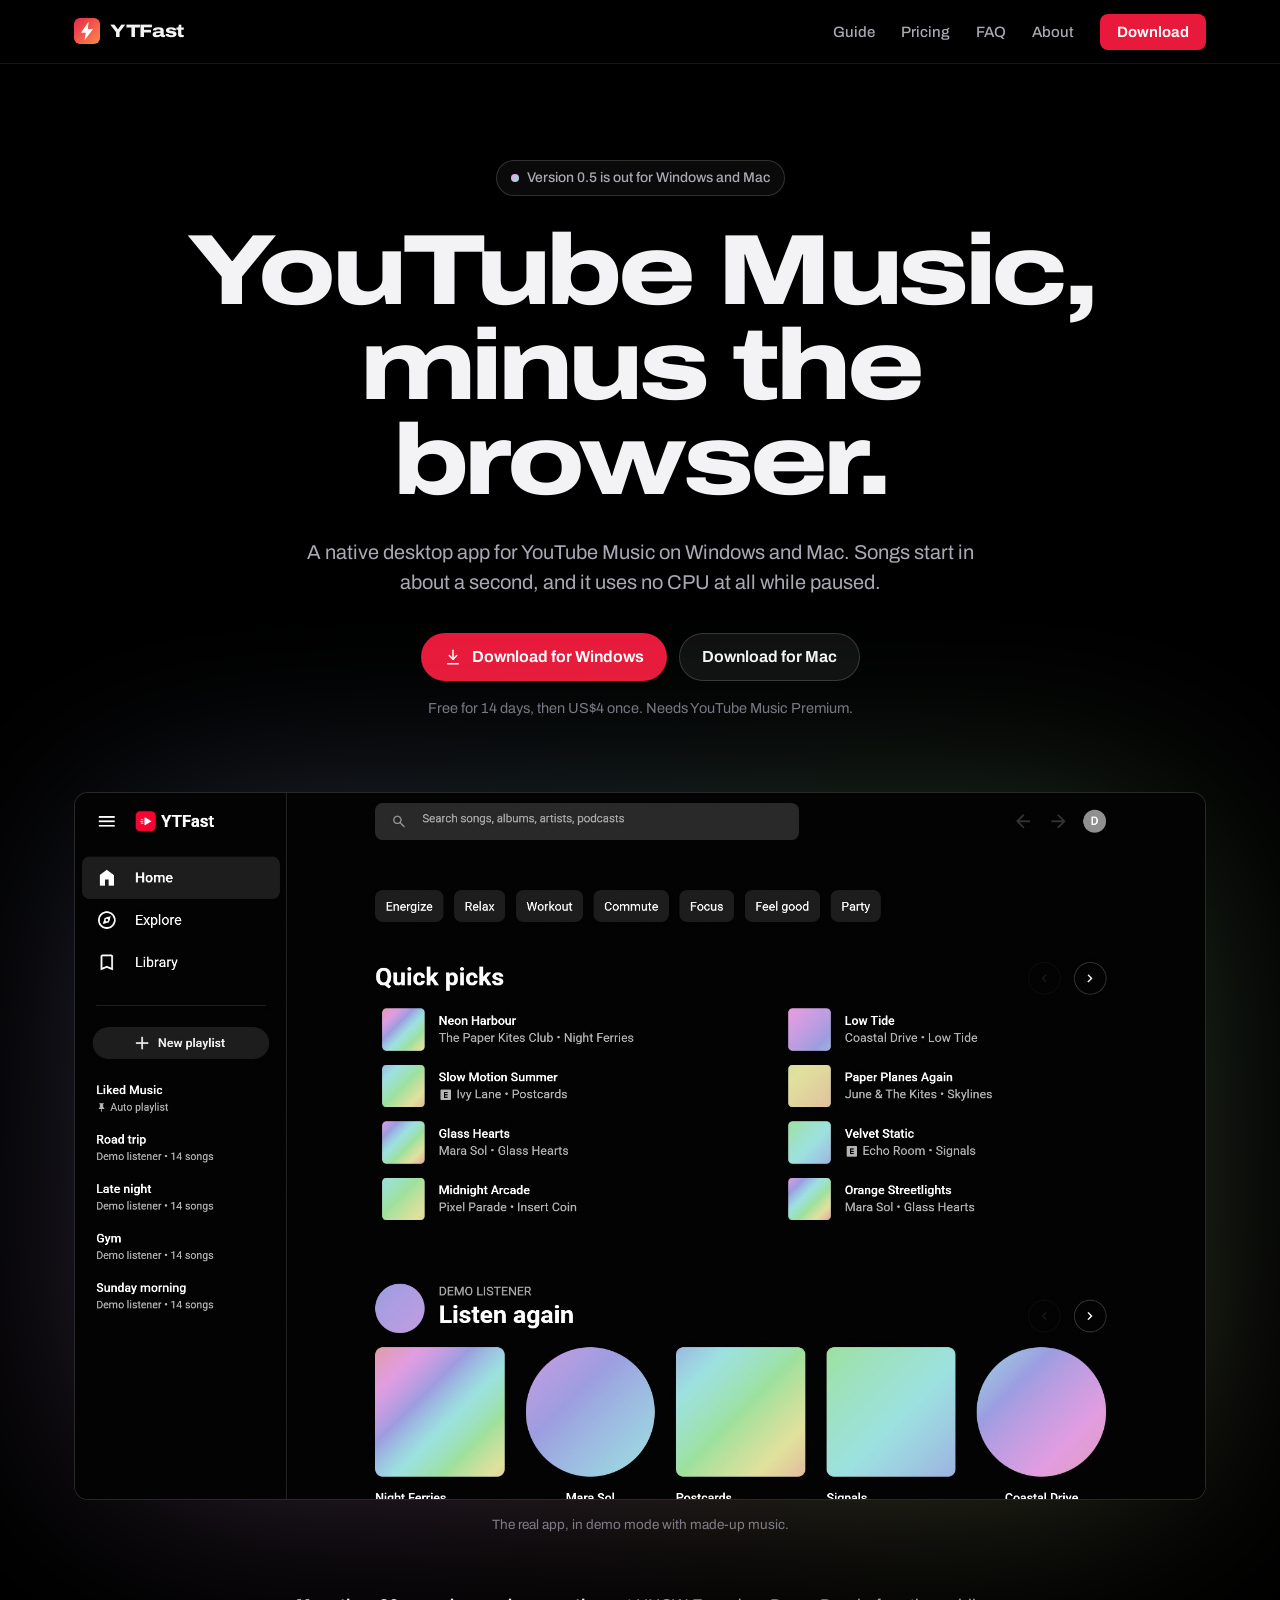
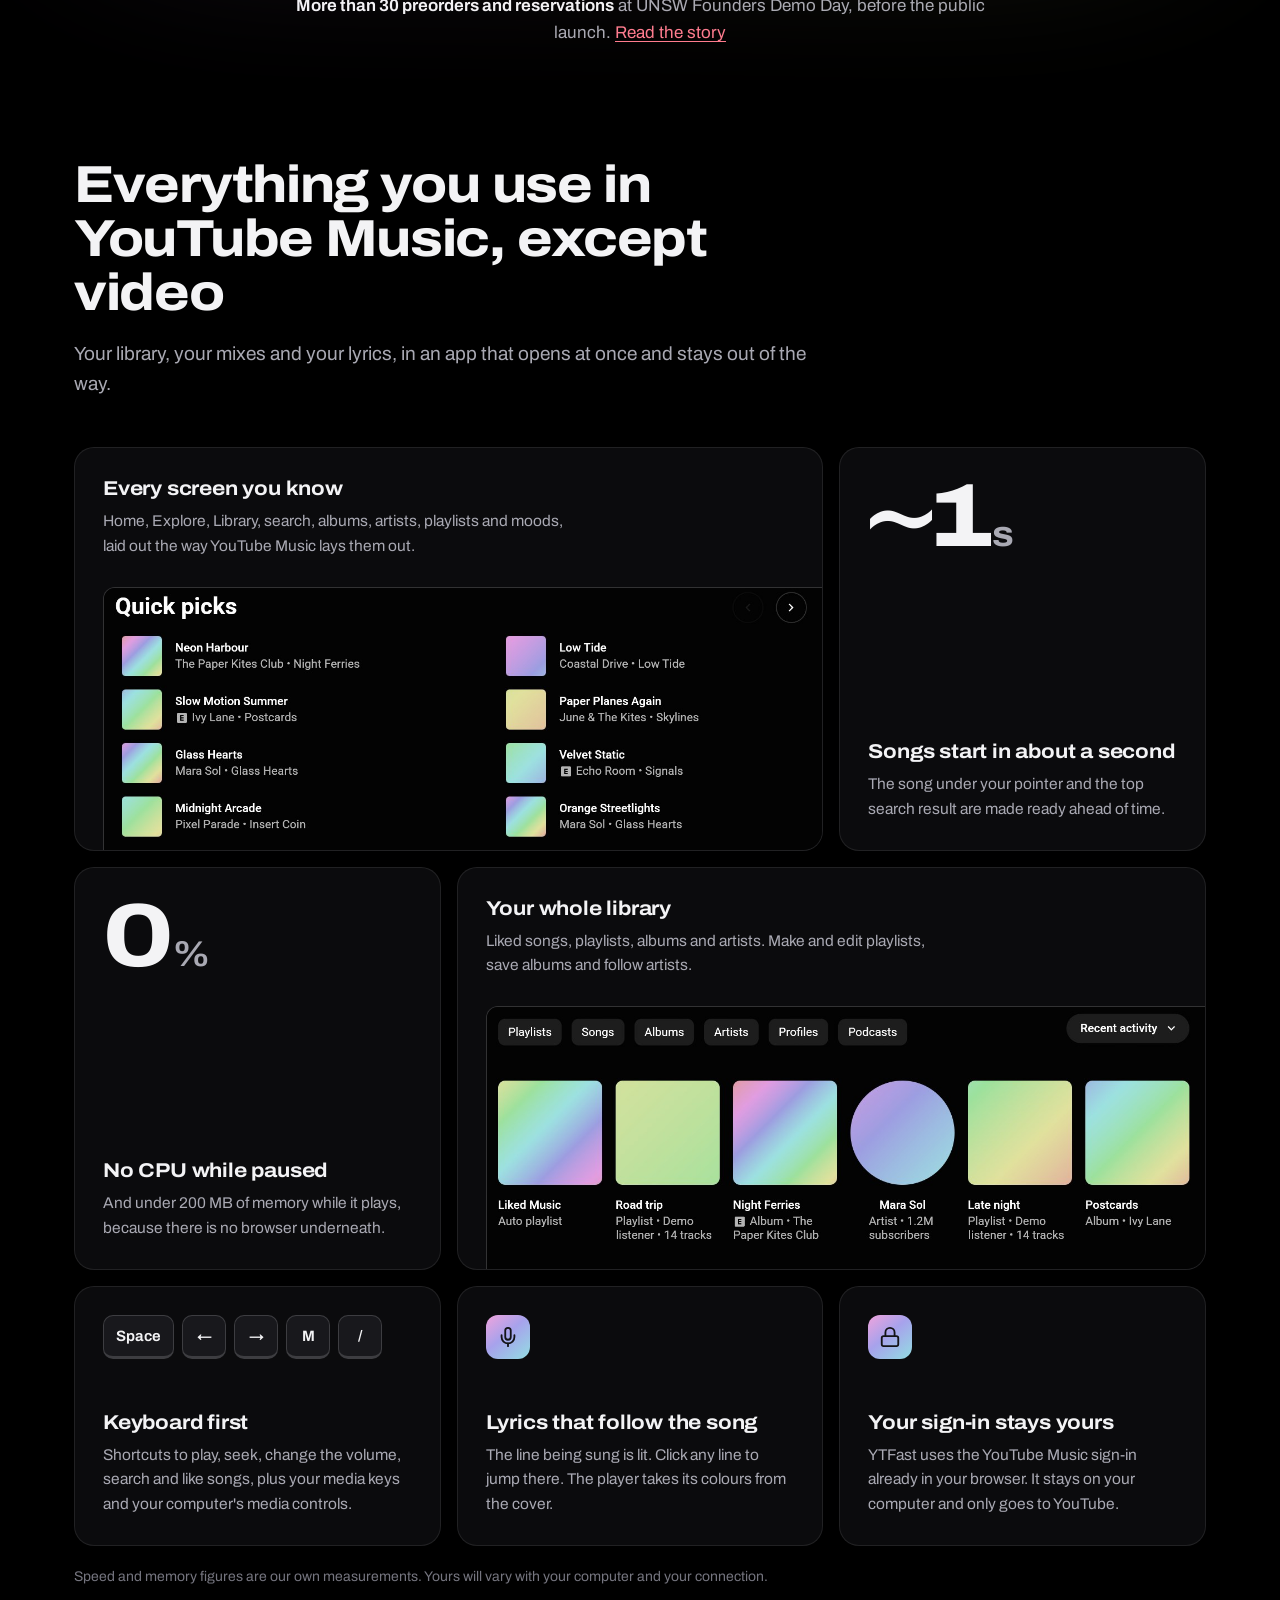
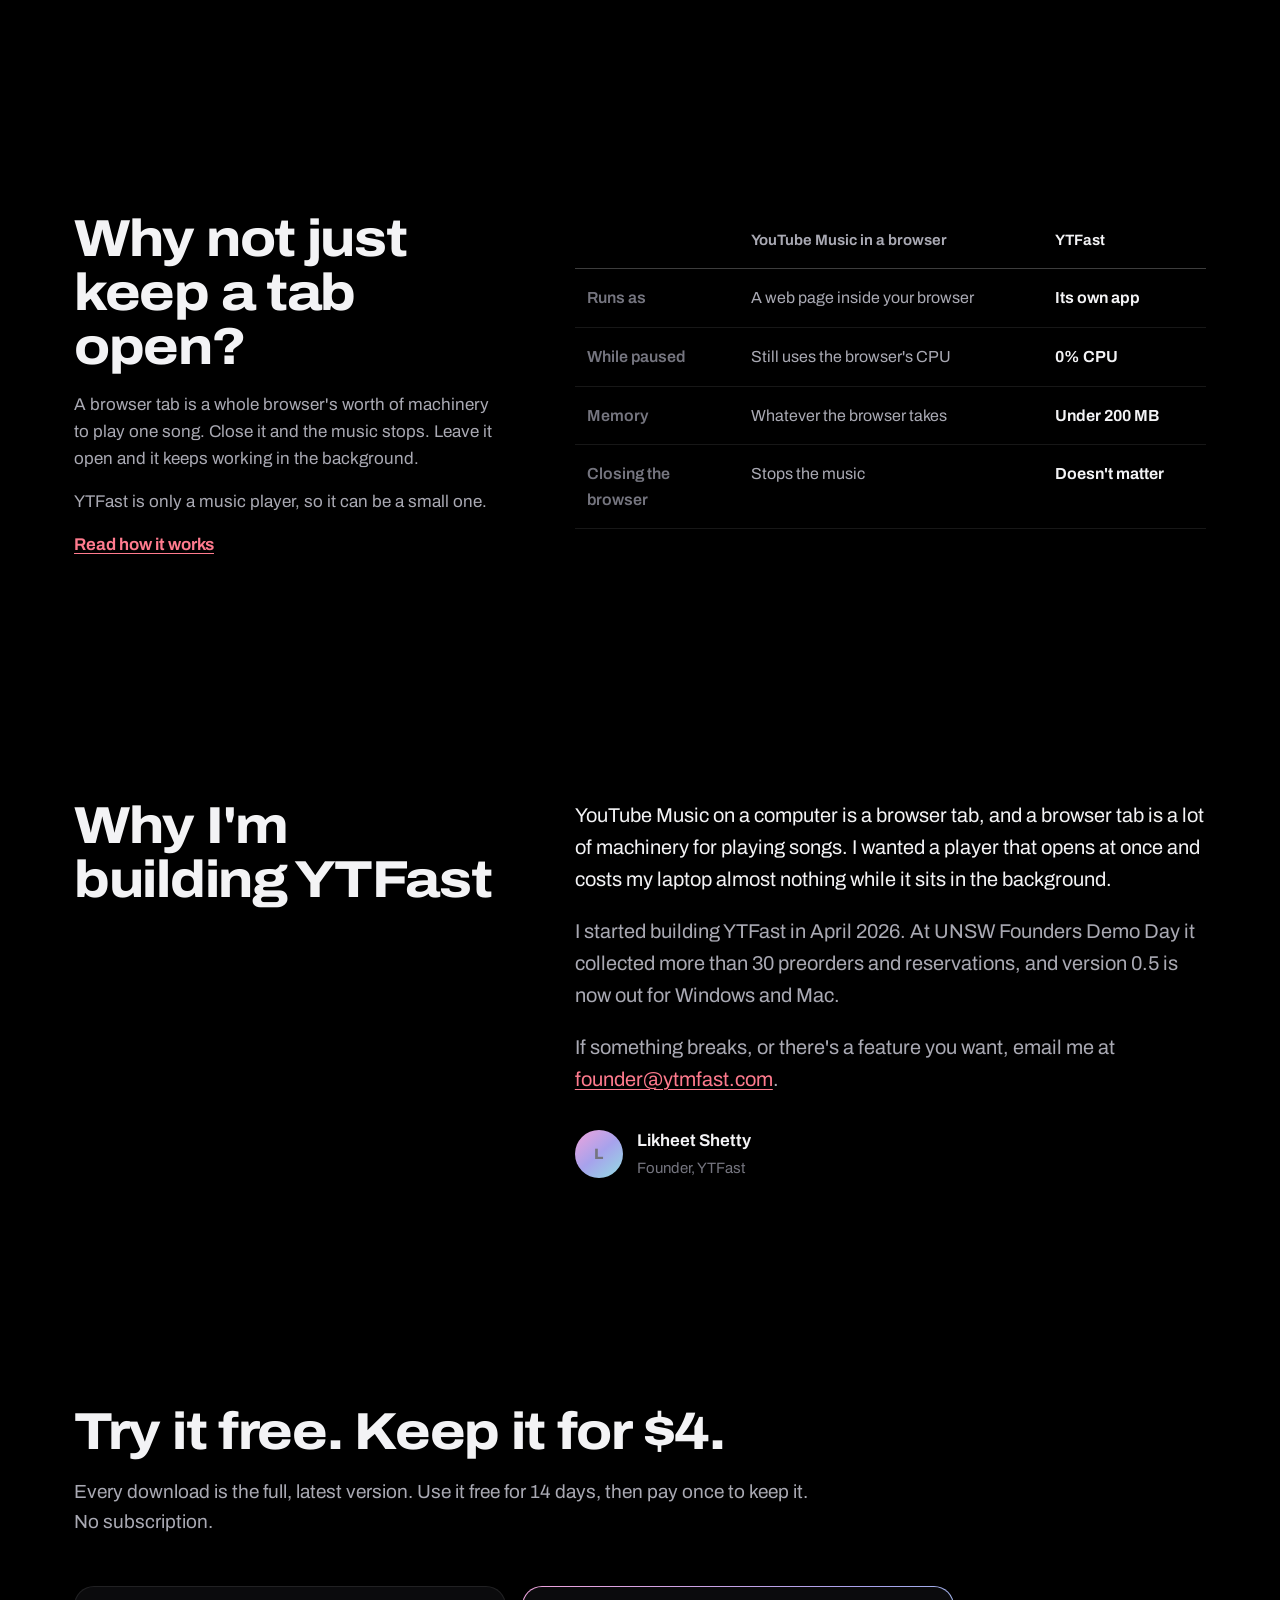
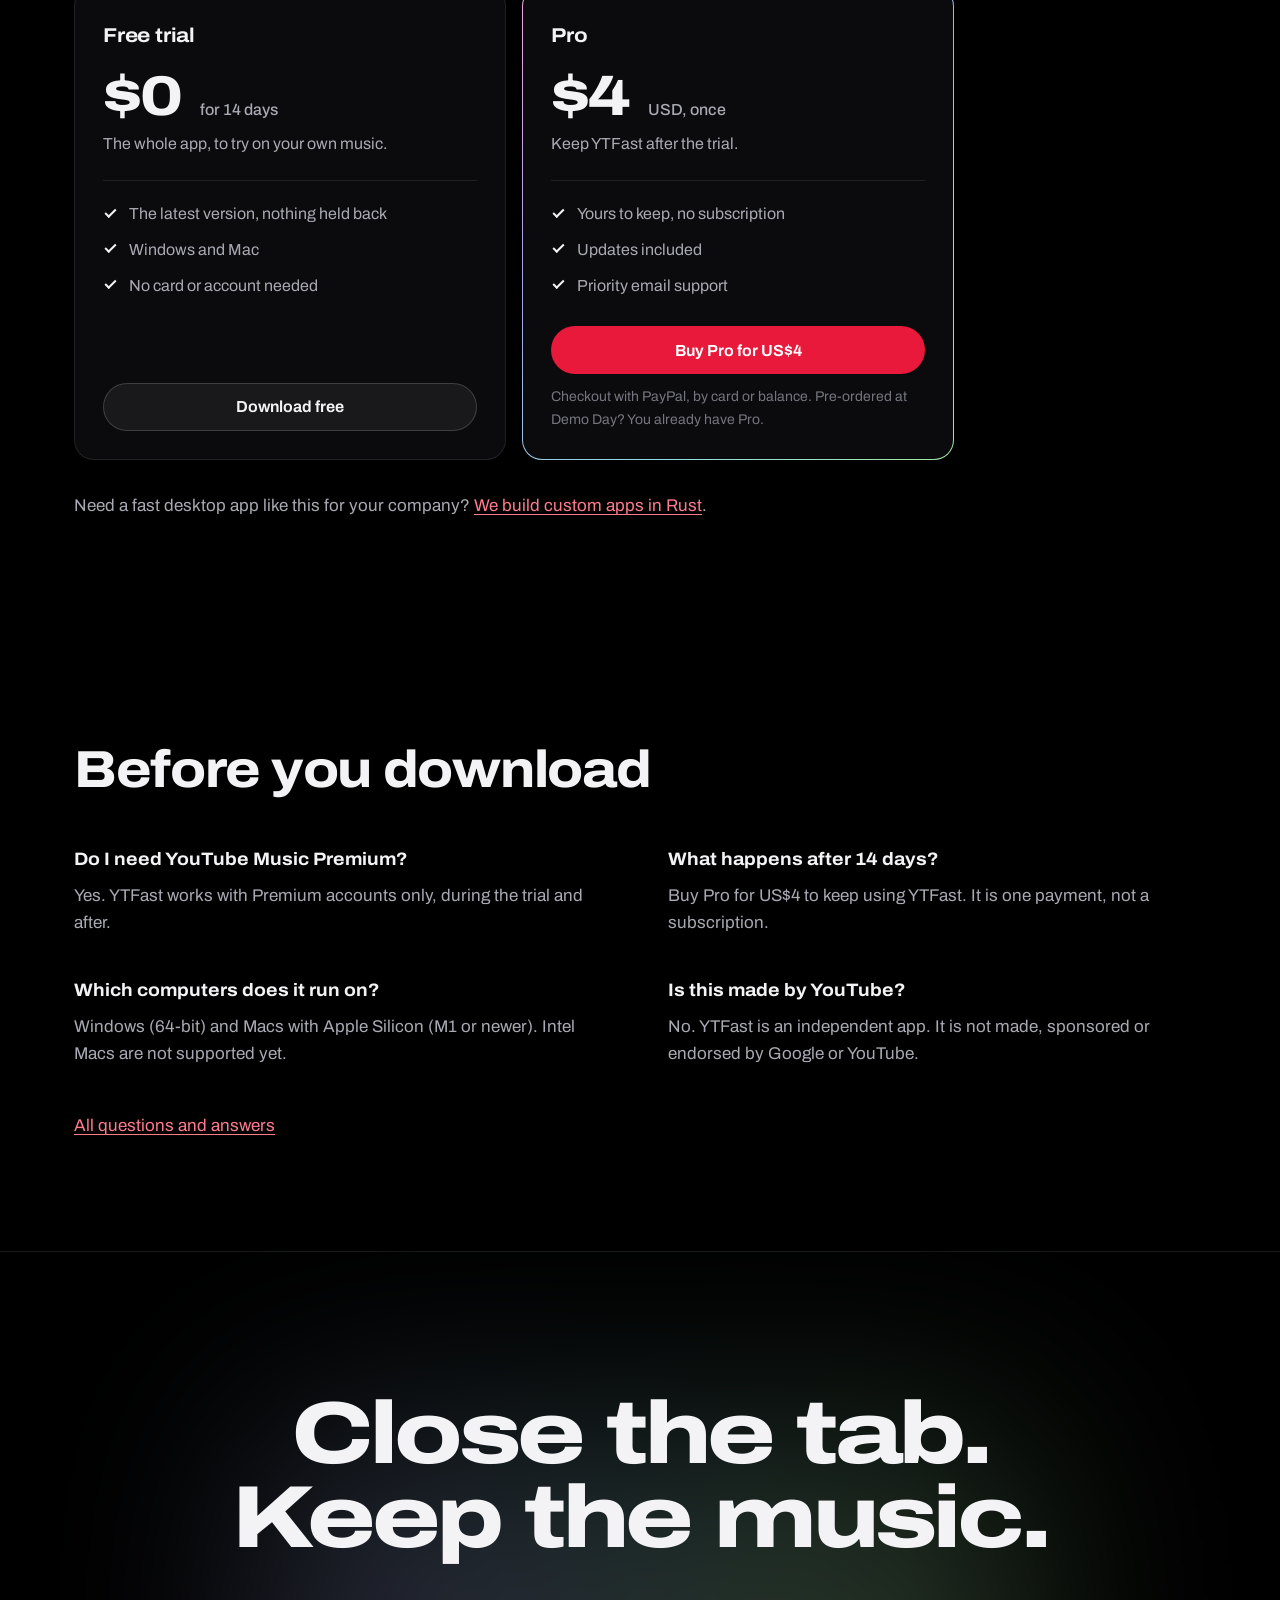
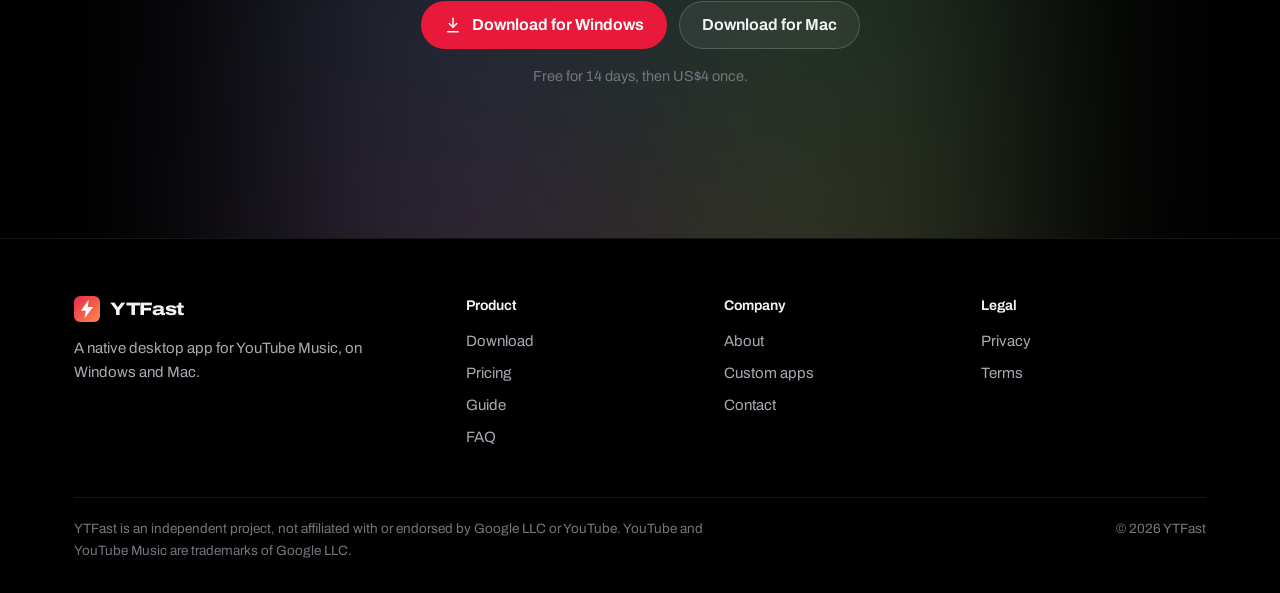
==== commit 44cde514: "Make the site consistent with the 0.5 release - Keyboard tile shows the shortcuts 0.5 actually has -" ====
--- a/index.html
+++ b/index.html
@@ -96,9 +96,9 @@
           </article>
 
           <article class="tile">
-            <div class="keys" aria-hidden="true"><kbd>Space</kbd><kbd>J</kbd><kbd>K</kbd><kbd>L</kbd><kbd>/</kbd></div>
+            <div class="keys" aria-hidden="true"><kbd>Space</kbd><kbd>←</kbd><kbd>→</kbd><kbd>M</kbd><kbd>/</kbd></div>
             <h3>Keyboard first</h3>
-            <p>YouTube Music's own shortcuts, plus your media keys and your computer's media controls.</p>
+            <p>Shortcuts to play, seek, change the volume, search and like songs, plus your media keys and your computer's media controls.</p>
           </article>
 
           <article class="tile">
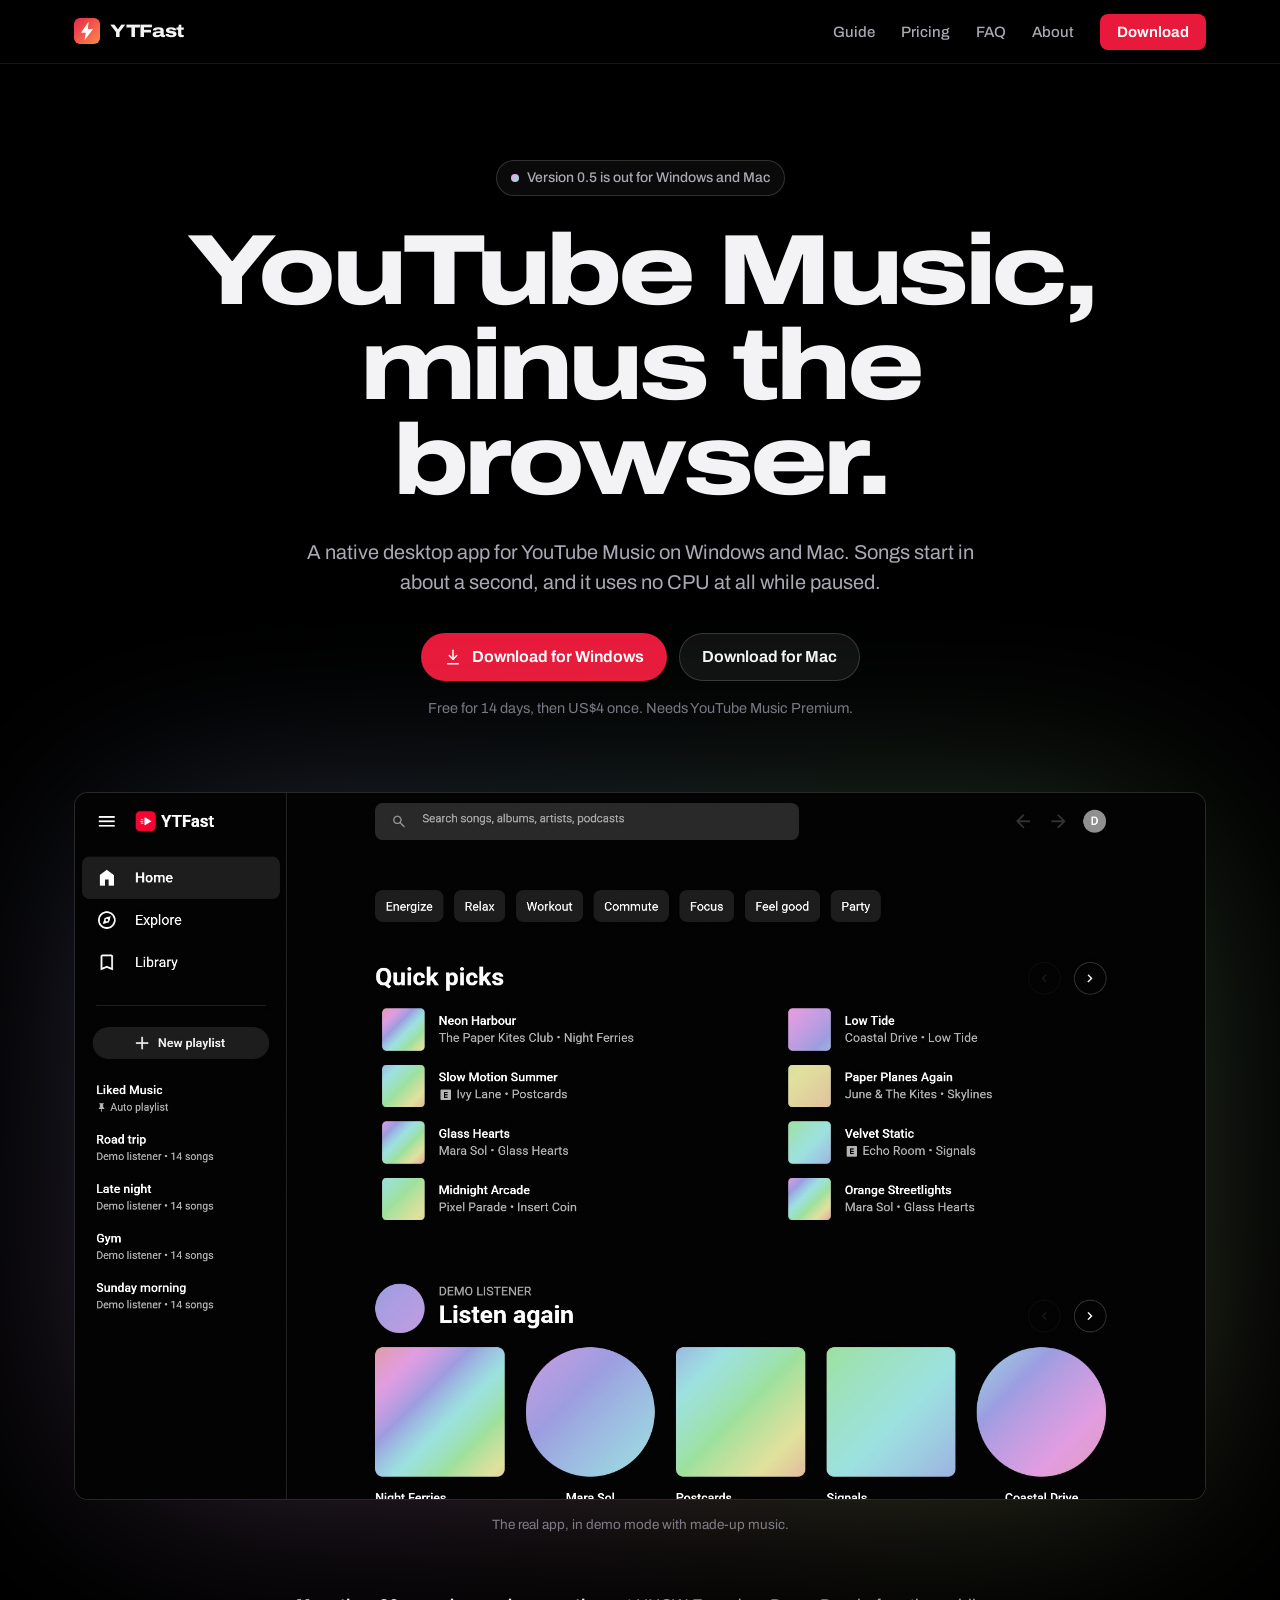
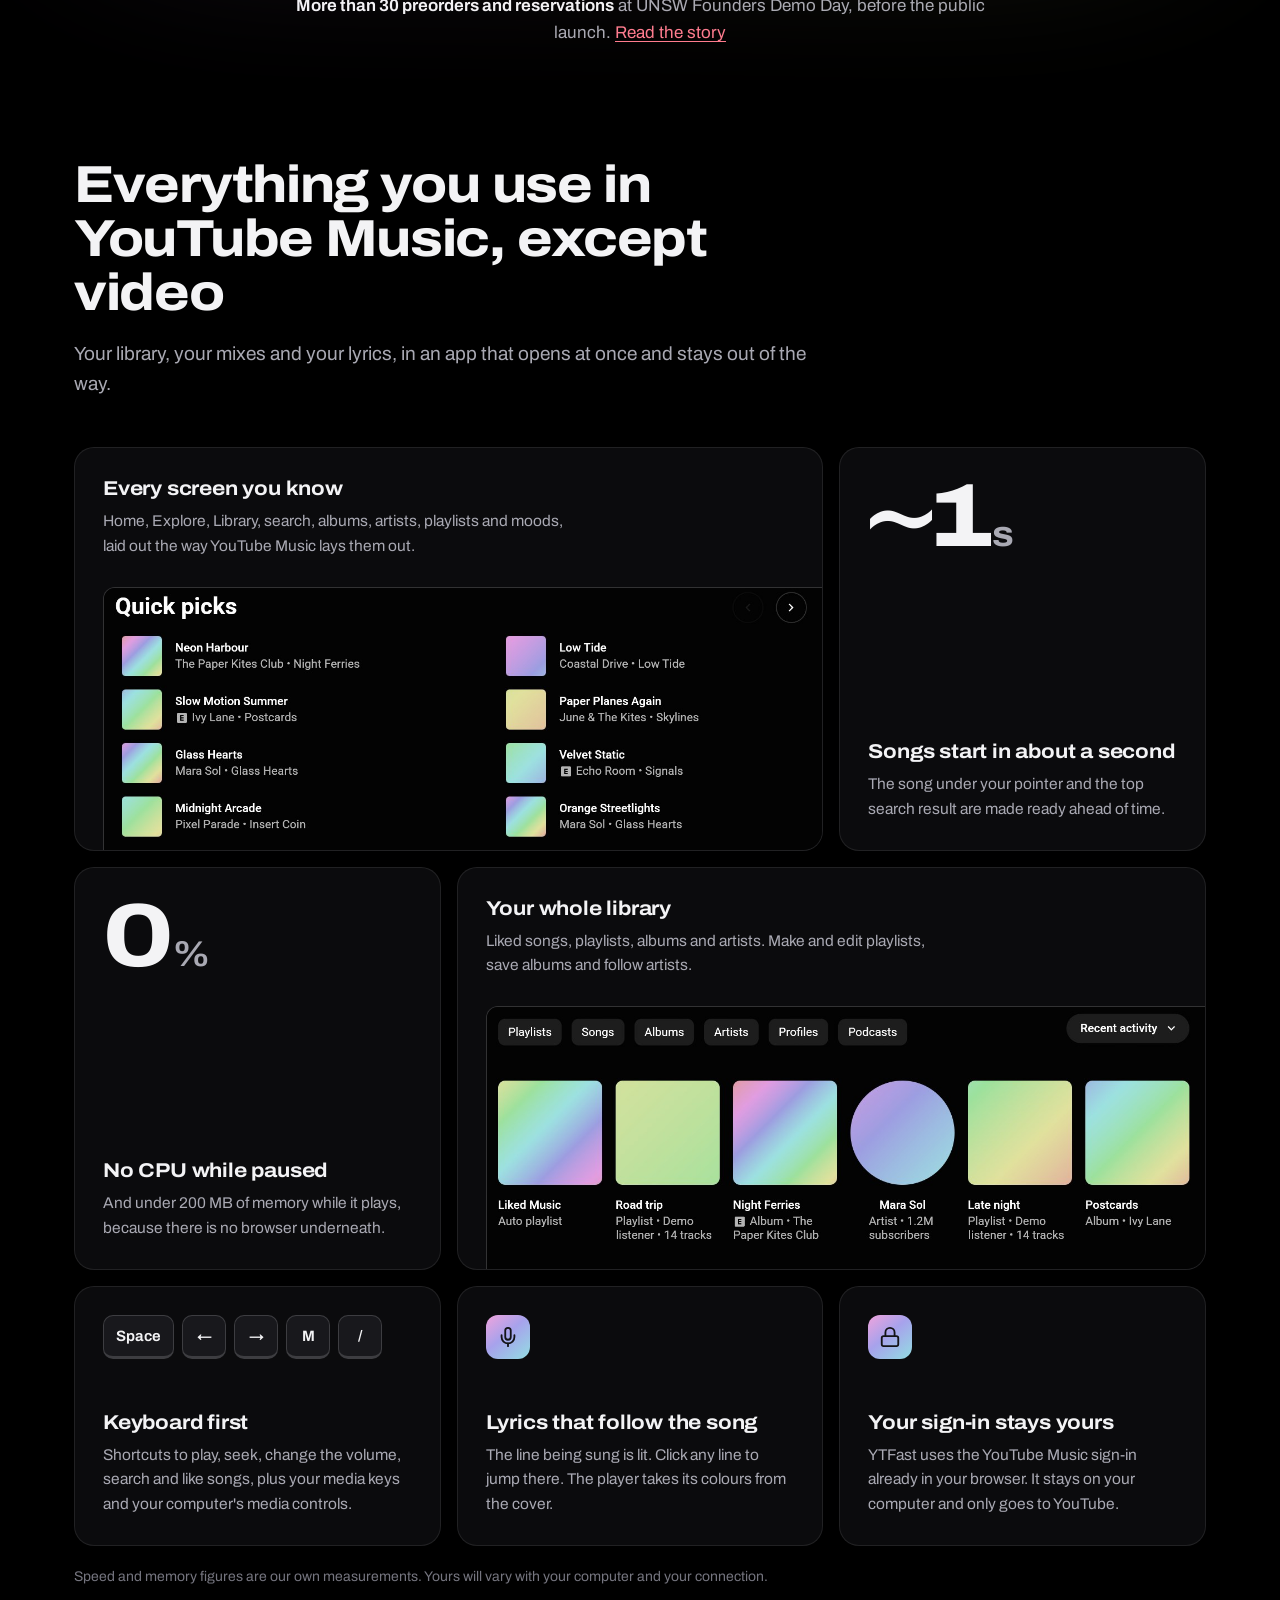
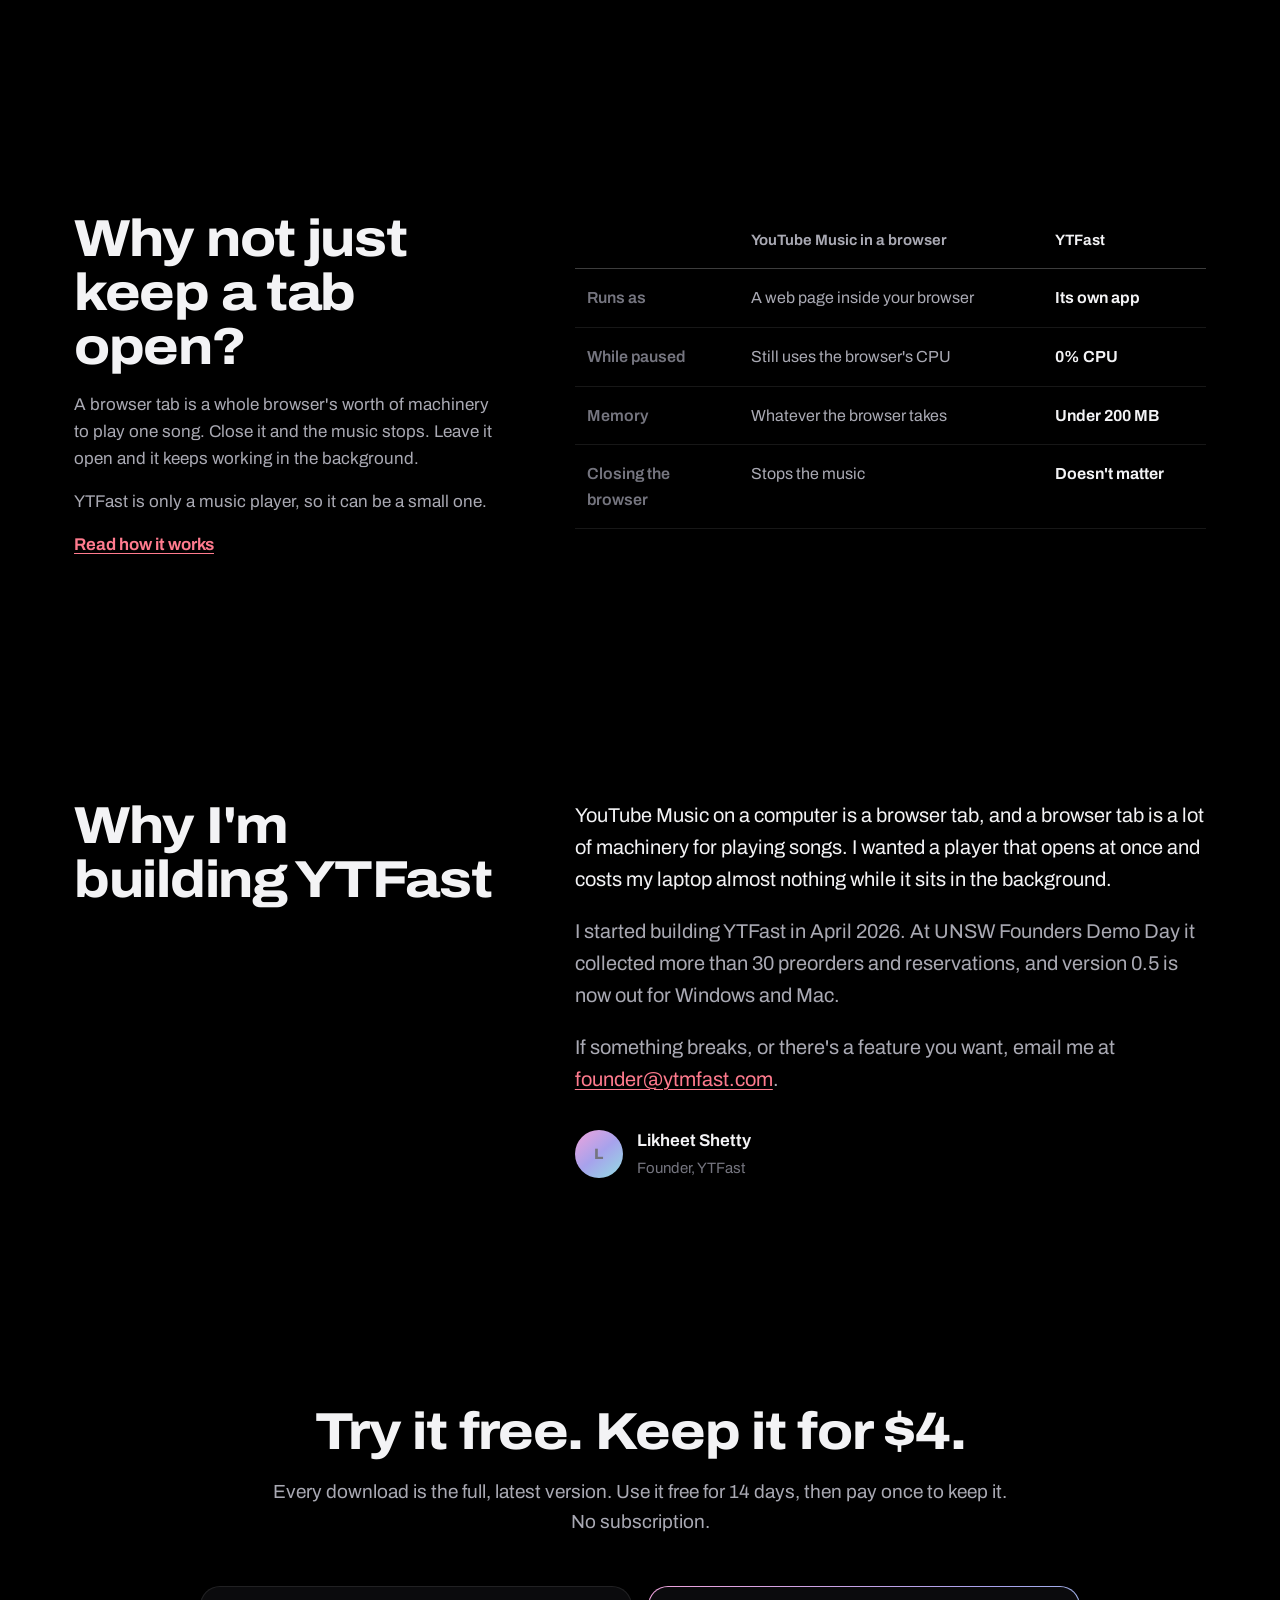
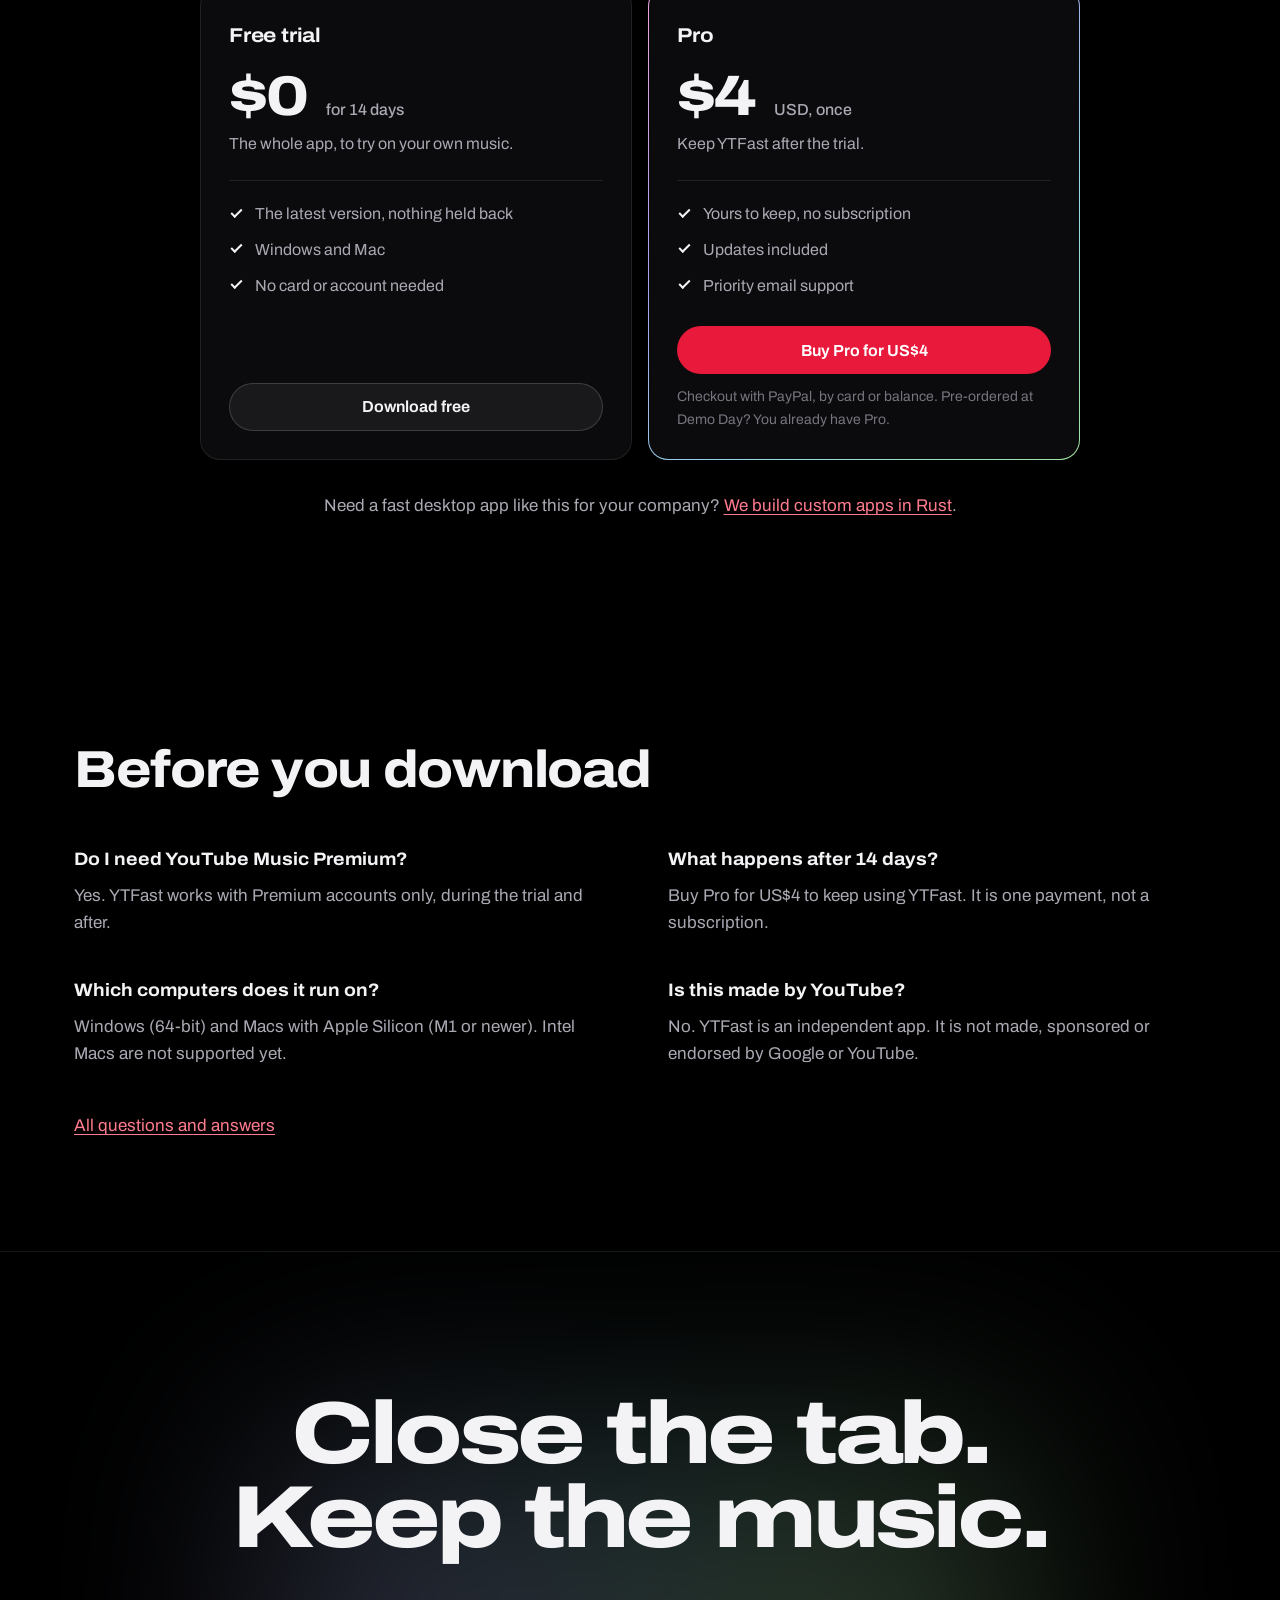
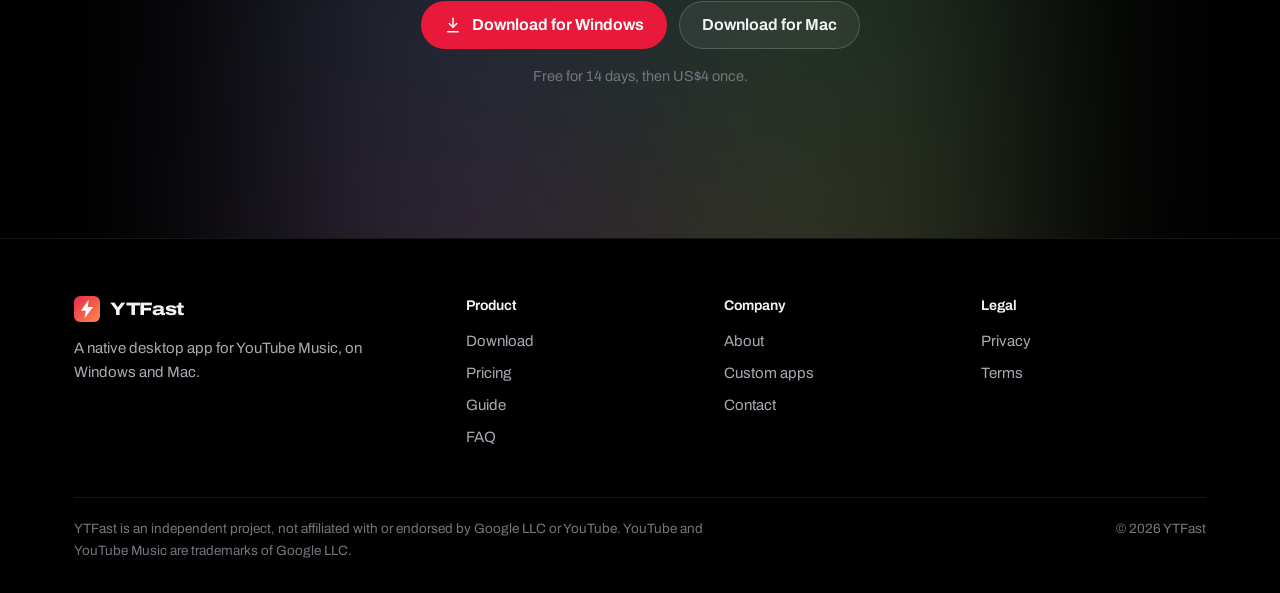
==== commit e84aacc9: "Centre the two plans on the home page" ====
--- a/index.html
+++ b/index.html
@@ -156,7 +156,7 @@
 
     <section class="section" id="pricing">
       <div class="container">
-        <div class="section-head">
+        <div class="section-head center">
           <h2>Try it free. Keep it for $4.</h2>
           <p>Every download is the full, latest version. Use it free for 14 days, then pay once to keep it. No subscription.</p>
         </div>
--- a/assets/styles.css
+++ b/assets/styles.css
@@ -712,6 +712,7 @@
 .plans.two {
   grid-template-columns: repeat(2, minmax(0, 1fr));
   max-width: 880px;
+  margin: 0 auto;
 }
 
 .plan {
@@ -808,6 +809,7 @@
 
 .plans-foot {
   margin: 8px 0 0;
+  text-align: center;
   color: var(--text-2);
 }
 
@@ -871,6 +873,22 @@
 .closing .actions {
   justify-content: center;
   margin-top: 40px;
+}
+
+/* Thank-you page, after checkout */
+
+.thanks {
+  padding-bottom: 72px;
+  overflow: hidden;
+}
+
+.thanks .glow {
+  inset: 10% 15% 0;
+  opacity: 0.28;
+}
+
+.thanks .hero-inner {
+  position: relative;
 }
 
 /* Inner pages */
